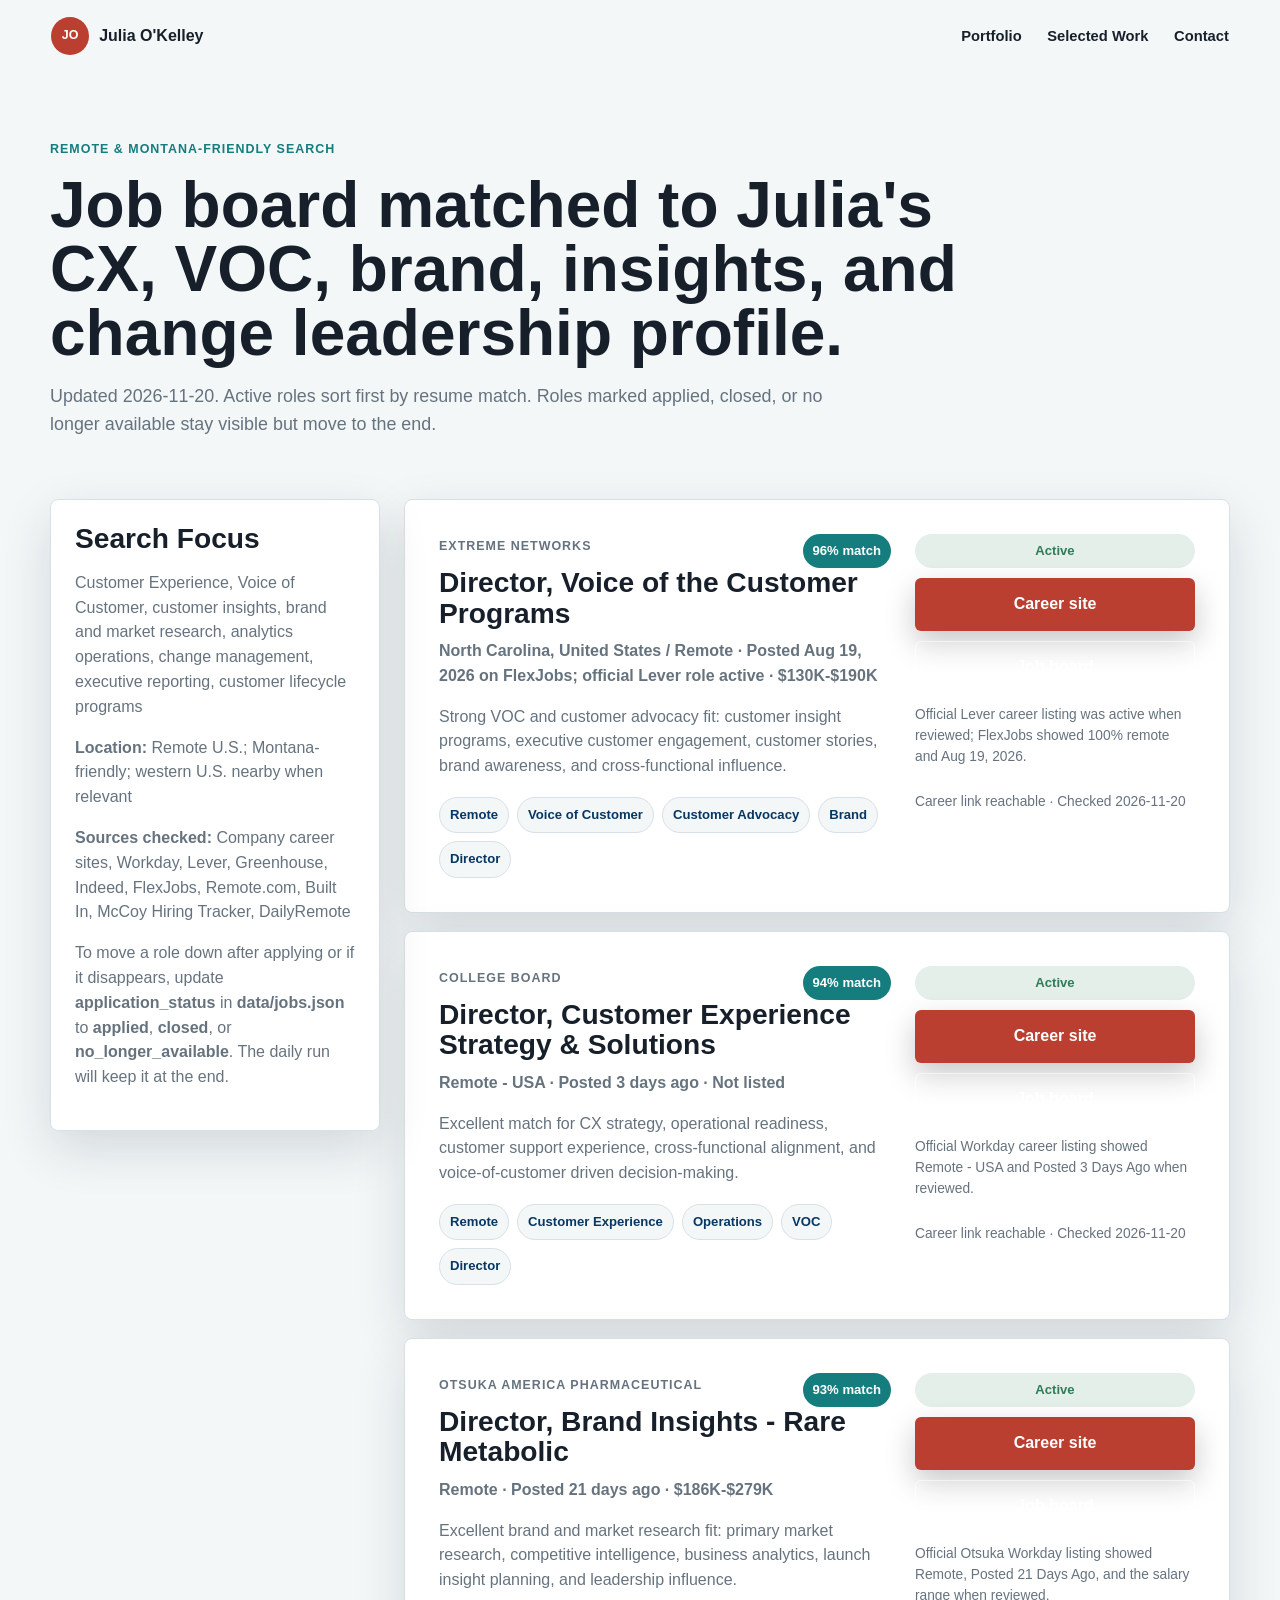
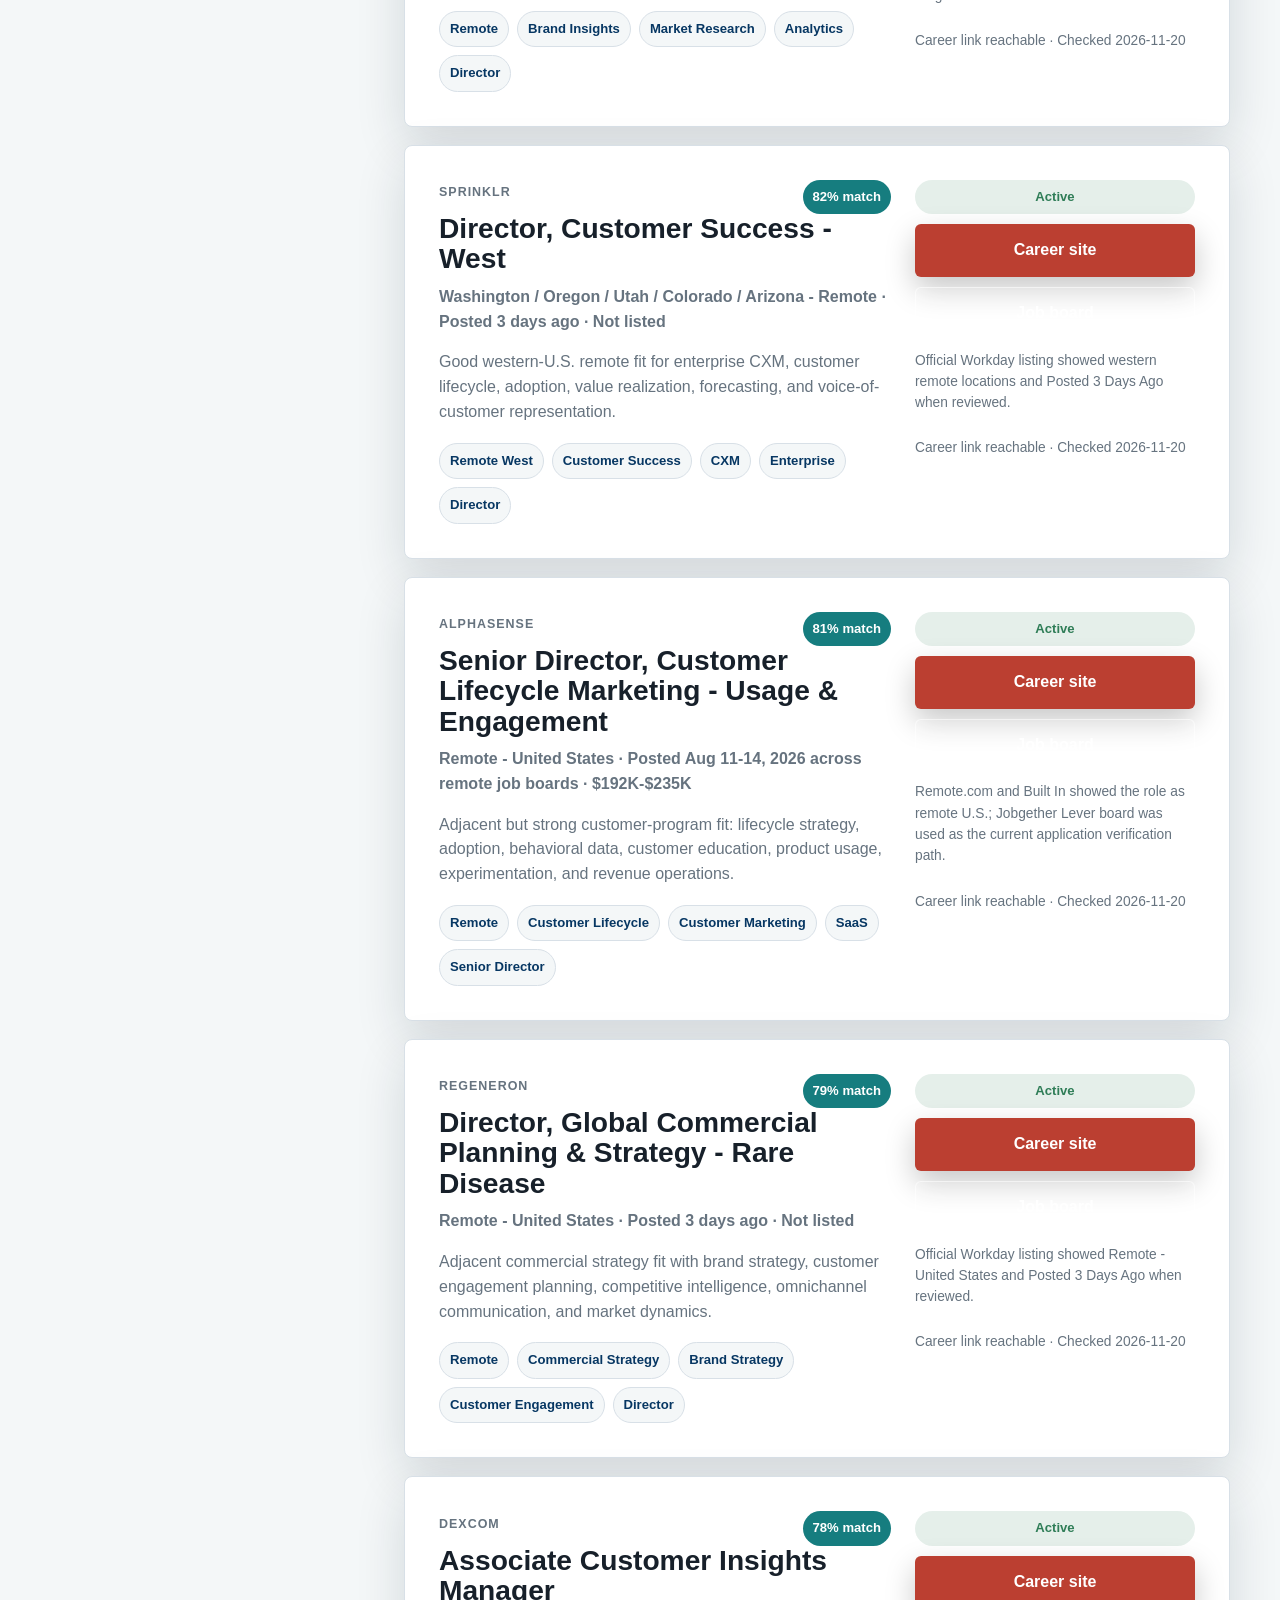
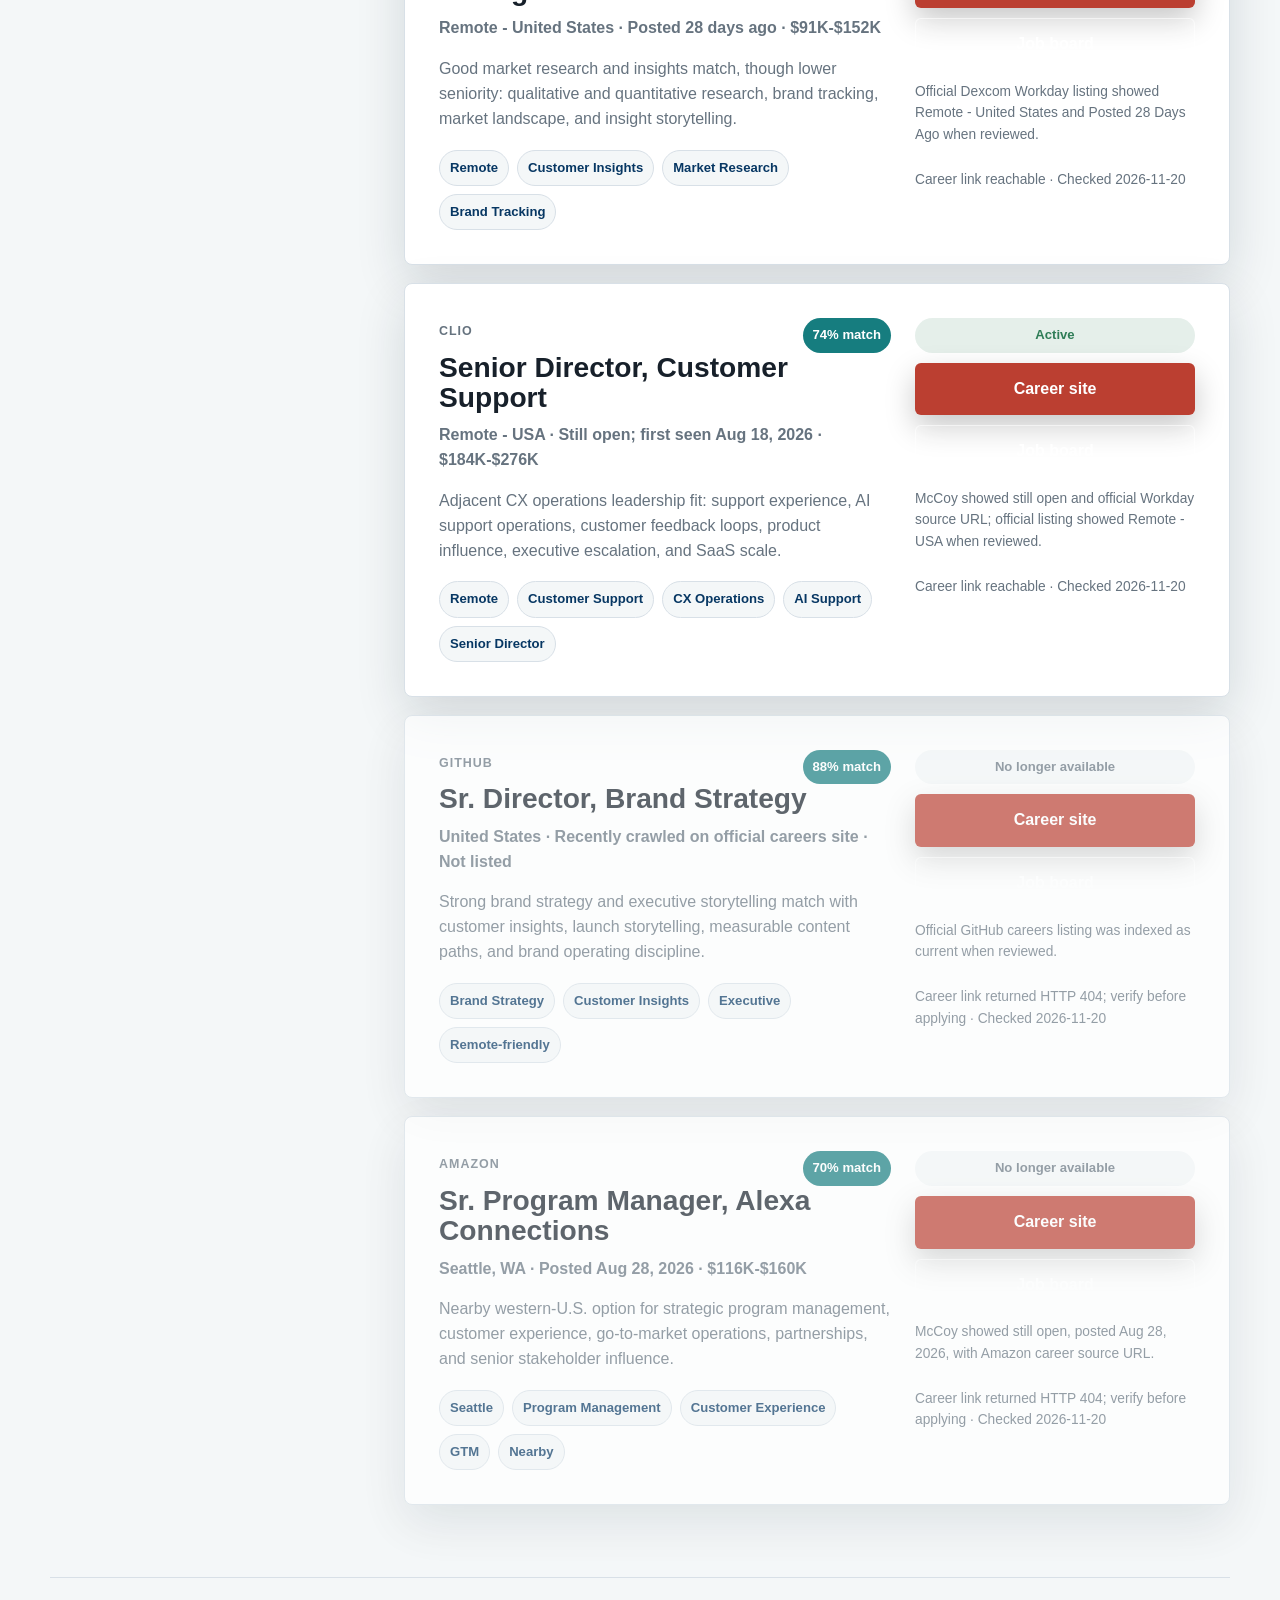
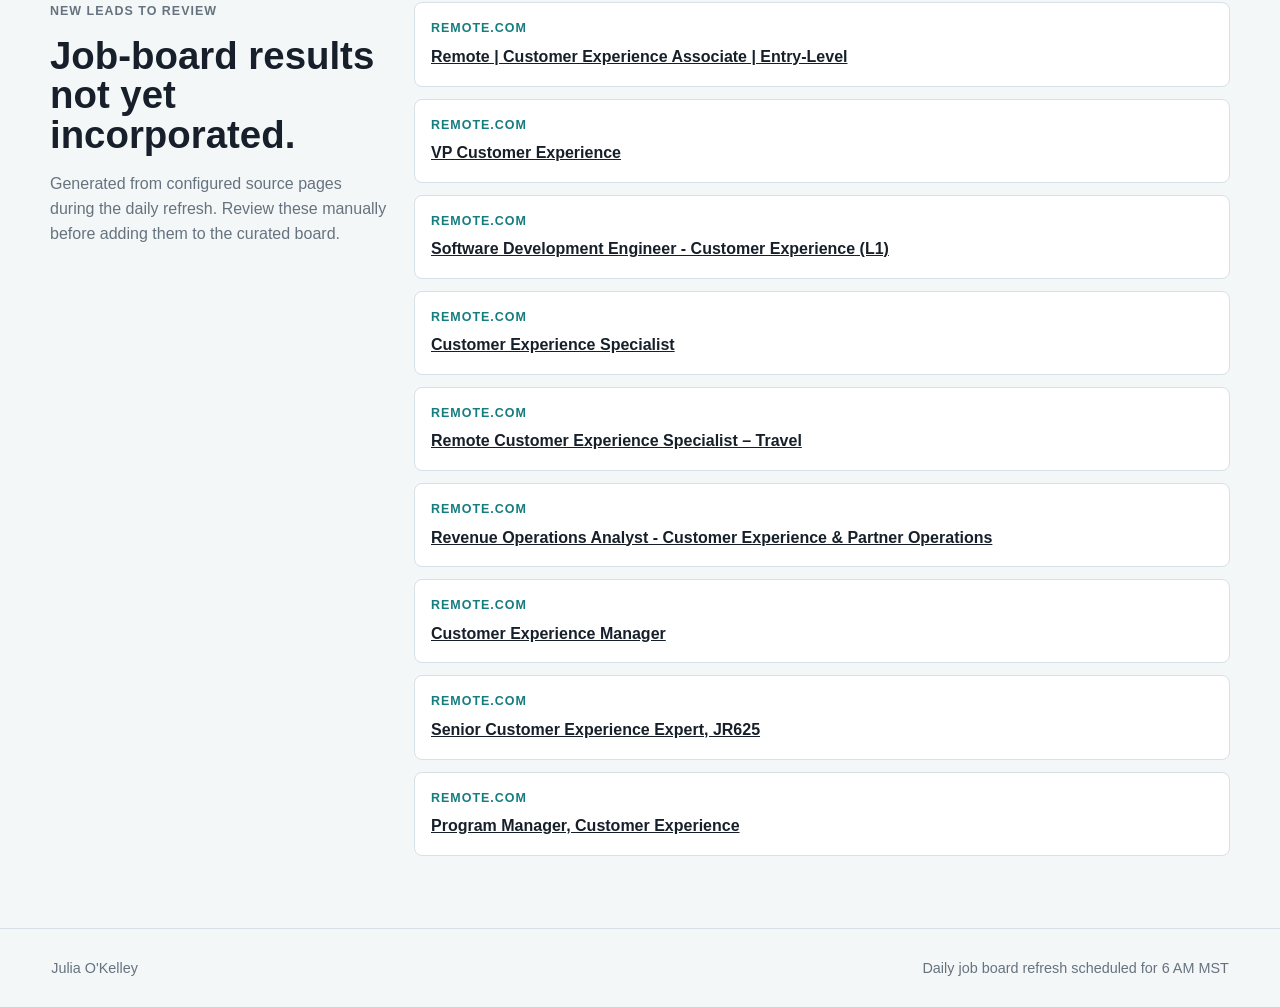
==== jobs.html @ c94486ac "Refresh job board" ====
<!doctype html>
<html lang="en">
  <head>
    <meta charset="utf-8">
    <meta name="viewport" content="width=device-width, initial-scale=1">
    <title>Julia O'Kelley | Job Board</title>
    <meta name="description" content="Remote and Montana-friendly job board for Julia O'Kelley, matched to customer experience, Voice of Customer, brand strategy, market research, analytics, and change management roles.">
    <link rel="stylesheet" href="styles.css?v=20260831-layout">
  </head>
  <body class="job-board-page">
    <header class="site-header is-scrolled" data-header>
      <a class="brand" href="index.html" aria-label="Julia O'Kelley home">
        <span class="brand-mark">JO</span>
        <span>Julia O'Kelley</span>
      </a>
      <button class="nav-toggle" type="button" data-nav-toggle aria-label="Open navigation" aria-expanded="false">
        <span></span>
        <span></span>
      </button>
      <nav class="site-nav" data-nav>
        <a href="index.html">Portfolio</a>
        <a href="index.html#work">Selected Work</a>
        <a href="index.html#contact">Contact</a>
      </nav>
    </header>

    <main id="top">
      <section class="job-hero">
        <p class="eyebrow">Remote &amp; Montana-Friendly Search</p>
        <h1>Job board matched to Julia's CX, VOC, brand, insights, and change leadership profile.</h1>
        <p>
          Updated 2026-11-20. Active roles sort first by resume match. Roles marked applied, closed, or no longer available stay visible but move to the end.
        </p>
      </section>

      <section class="job-board-layout" aria-label="Matched job listings">
        <aside class="job-board-note">
          <h2>Search Focus</h2>
          <p>Customer Experience, Voice of Customer, customer insights, brand and market research, analytics operations, change management, executive reporting, customer lifecycle programs</p>
          <p><strong>Location:</strong> Remote U.S.; Montana-friendly; western U.S. nearby when relevant</p>
          <p><strong>Sources checked:</strong> Company career sites, Workday, Lever, Greenhouse, Indeed, FlexJobs, Remote.com, Built In, McCoy Hiring Tracker, DailyRemote</p>
          <p>To move a role down after applying or if it disappears, update <strong>application_status</strong> in <strong>data/jobs.json</strong> to <strong>applied</strong>, <strong>closed</strong>, or <strong>no_longer_available</strong>. The daily run will keep it at the end.</p>
        </aside>
        <div class="job-list">

          <article class="job-card">
            <div class="job-card__main">
              <div class="job-card__topline">
                <p class="job-company">Extreme Networks</p>
                <span class="match-score">96% match</span>
              </div>
              <h2>Director, Voice of the Customer Programs</h2>
              <p class="job-meta">North Carolina, United States / Remote &middot; Posted Aug 19, 2026 on FlexJobs; official Lever role active &middot; $130K-$190K</p>
              <p>Strong VOC and customer advocacy fit: customer insight programs, executive customer engagement, customer stories, brand awareness, and cross-functional influence.</p>
              <div class="job-tags" aria-label="Role tags">
                <span>Remote</span>
<span>Voice of Customer</span>
<span>Customer Advocacy</span>
<span>Brand</span>
<span>Director</span>
              </div>
            </div>
            <div class="job-card__actions">
              <span class="job-status">Active</span>
              <a class="button primary" href="https://jobs.lever.co/extremenetworks/3e6ec458-8ec2-43b3-b0a4-d075f514a381" target="_blank" rel="noopener noreferrer">Career site</a>
              <a class="button secondary" href="https://www.flexjobs.com/gjw/extreme_networks/director-voice-of-the-customer-programs/publicjobs?id=cc8c1f6b-25f3-42d7-bf24-5f7de88fae2e" target="_blank" rel="noopener noreferrer">Job board</a>
              <p>Official Lever career listing was active when reviewed; FlexJobs showed 100% remote and Aug 19, 2026.</p>
              <small>Career link reachable &middot; Checked 2026-11-20</small>
            </div>
          </article>

          <article class="job-card">
            <div class="job-card__main">
              <div class="job-card__topline">
                <p class="job-company">College Board</p>
                <span class="match-score">94% match</span>
              </div>
              <h2>Director, Customer Experience Strategy &amp; Solutions</h2>
              <p class="job-meta">Remote - USA &middot; Posted 3 days ago &middot; Not listed</p>
              <p>Excellent match for CX strategy, operational readiness, customer support experience, cross-functional alignment, and voice-of-customer driven decision-making.</p>
              <div class="job-tags" aria-label="Role tags">
                <span>Remote</span>
<span>Customer Experience</span>
<span>Operations</span>
<span>VOC</span>
<span>Director</span>
              </div>
            </div>
            <div class="job-card__actions">
              <span class="job-status">Active</span>
              <a class="button primary" href="https://collegeboard.wd1.myworkdayjobs.com/en-US/Careers/job/Director--Customer-Experience-Strategy---Solutions_REQ002737" target="_blank" rel="noopener noreferrer">Career site</a>
              <a class="button secondary" href="https://collegeboard.wd1.myworkdayjobs.com/en-US/Careers/job/Director--Customer-Experience-Strategy---Solutions_REQ002737" target="_blank" rel="noopener noreferrer">Job board</a>
              <p>Official Workday career listing showed Remote - USA and Posted 3 Days Ago when reviewed.</p>
              <small>Career link reachable &middot; Checked 2026-11-20</small>
            </div>
          </article>

          <article class="job-card">
            <div class="job-card__main">
              <div class="job-card__topline">
                <p class="job-company">Otsuka America Pharmaceutical</p>
                <span class="match-score">93% match</span>
              </div>
              <h2>Director, Brand Insights - Rare Metabolic</h2>
              <p class="job-meta">Remote &middot; Posted 21 days ago &middot; $186K-$279K</p>
              <p>Excellent brand and market research fit: primary market research, competitive intelligence, business analytics, launch insight planning, and leadership influence.</p>
              <div class="job-tags" aria-label="Role tags">
                <span>Remote</span>
<span>Brand Insights</span>
<span>Market Research</span>
<span>Analytics</span>
<span>Director</span>
              </div>
            </div>
            <div class="job-card__actions">
              <span class="job-status">Active</span>
              <a class="button primary" href="https://vhr-otsuka.wd1.myworkdayjobs.com/en-US/External/job/Director--Brand-Insights---Rare-Metabolic_R12685" target="_blank" rel="noopener noreferrer">Career site</a>
              <a class="button secondary" href="https://biopharma-careers.com/jobs/director-brand-insights-rare-metabolic-otsuka-america-pharmaceutical-inc-130980" target="_blank" rel="noopener noreferrer">Job board</a>
              <p>Official Otsuka Workday listing showed Remote, Posted 21 Days Ago, and the salary range when reviewed.</p>
              <small>Career link reachable &middot; Checked 2026-11-20</small>
            </div>
          </article>

          <article class="job-card">
            <div class="job-card__main">
              <div class="job-card__topline">
                <p class="job-company">Sprinklr</p>
                <span class="match-score">82% match</span>
              </div>
              <h2>Director, Customer Success - West</h2>
              <p class="job-meta">Washington / Oregon / Utah / Colorado / Arizona - Remote &middot; Posted 3 days ago &middot; Not listed</p>
              <p>Good western-U.S. remote fit for enterprise CXM, customer lifecycle, adoption, value realization, forecasting, and voice-of-customer representation.</p>
              <div class="job-tags" aria-label="Role tags">
                <span>Remote West</span>
<span>Customer Success</span>
<span>CXM</span>
<span>Enterprise</span>
<span>Director</span>
              </div>
            </div>
            <div class="job-card__actions">
              <span class="job-status">Active</span>
              <a class="button primary" href="https://sprinklr.wd1.myworkdayjobs.com/careers/job/United-States---Washington---Remote/Director--Customer-Success---West_113035-JOB" target="_blank" rel="noopener noreferrer">Career site</a>
              <a class="button secondary" href="https://sprinklr.wd1.myworkdayjobs.com/careers/job/United-States---Washington---Remote/Director--Customer-Success---West_113035-JOB" target="_blank" rel="noopener noreferrer">Job board</a>
              <p>Official Workday listing showed western remote locations and Posted 3 Days Ago when reviewed.</p>
              <small>Career link reachable &middot; Checked 2026-11-20</small>
            </div>
          </article>

          <article class="job-card">
            <div class="job-card__main">
              <div class="job-card__topline">
                <p class="job-company">AlphaSense</p>
                <span class="match-score">81% match</span>
              </div>
              <h2>Senior Director, Customer Lifecycle Marketing - Usage &amp; Engagement</h2>
              <p class="job-meta">Remote - United States &middot; Posted Aug 11-14, 2026 across remote job boards &middot; $192K-$235K</p>
              <p>Adjacent but strong customer-program fit: lifecycle strategy, adoption, behavioral data, customer education, product usage, experimentation, and revenue operations.</p>
              <div class="job-tags" aria-label="Role tags">
                <span>Remote</span>
<span>Customer Lifecycle</span>
<span>Customer Marketing</span>
<span>SaaS</span>
<span>Senior Director</span>
              </div>
            </div>
            <div class="job-card__actions">
              <span class="job-status">Active</span>
              <a class="button primary" href="https://jobs.lever.co/jobgether/?location=US" target="_blank" rel="noopener noreferrer">Career site</a>
              <a class="button secondary" href="https://remote.com/jobs/alphasense-c1d69ith/senior-director-customer-lifecycle-marketing-usage-engagement-j1co5e4f" target="_blank" rel="noopener noreferrer">Job board</a>
              <p>Remote.com and Built In showed the role as remote U.S.; Jobgether Lever board was used as the current application verification path.</p>
              <small>Career link reachable &middot; Checked 2026-11-20</small>
            </div>
          </article>

          <article class="job-card">
            <div class="job-card__main">
              <div class="job-card__topline">
                <p class="job-company">Regeneron</p>
                <span class="match-score">79% match</span>
              </div>
              <h2>Director, Global Commercial Planning &amp; Strategy - Rare Disease</h2>
              <p class="job-meta">Remote - United States &middot; Posted 3 days ago &middot; Not listed</p>
              <p>Adjacent commercial strategy fit with brand strategy, customer engagement planning, competitive intelligence, omnichannel communication, and market dynamics.</p>
              <div class="job-tags" aria-label="Role tags">
                <span>Remote</span>
<span>Commercial Strategy</span>
<span>Brand Strategy</span>
<span>Customer Engagement</span>
<span>Director</span>
              </div>
            </div>
            <div class="job-card__actions">
              <span class="job-status">Active</span>
              <a class="button primary" href="https://regeneron.wd1.myworkdayjobs.com/careers/job/remote---united-states/director--global-commercial-planning---strategy--rare-disease-_r49561" target="_blank" rel="noopener noreferrer">Career site</a>
              <a class="button secondary" href="https://regeneron.wd1.myworkdayjobs.com/careers/job/remote---united-states/director--global-commercial-planning---strategy--rare-disease-_r49561" target="_blank" rel="noopener noreferrer">Job board</a>
              <p>Official Workday listing showed Remote - United States and Posted 3 Days Ago when reviewed.</p>
              <small>Career link reachable &middot; Checked 2026-11-20</small>
            </div>
          </article>

          <article class="job-card">
            <div class="job-card__main">
              <div class="job-card__topline">
                <p class="job-company">Dexcom</p>
                <span class="match-score">78% match</span>
              </div>
              <h2>Associate Customer Insights Manager</h2>
              <p class="job-meta">Remote - United States &middot; Posted 28 days ago &middot; $91K-$152K</p>
              <p>Good market research and insights match, though lower seniority: qualitative and quantitative research, brand tracking, market landscape, and insight storytelling.</p>
              <div class="job-tags" aria-label="Role tags">
                <span>Remote</span>
<span>Customer Insights</span>
<span>Market Research</span>
<span>Brand Tracking</span>
              </div>
            </div>
            <div class="job-card__actions">
              <span class="job-status">Active</span>
              <a class="button primary" href="https://dexcom.wd1.myworkdayjobs.com/en-US/dexcom/job/Remote---United-States/Associate-Customer-Insights-Manager_JR119543" target="_blank" rel="noopener noreferrer">Career site</a>
              <a class="button secondary" href="https://dexcom.wd1.myworkdayjobs.com/en-US/dexcom/job/Remote---United-States/Associate-Customer-Insights-Manager_JR119543" target="_blank" rel="noopener noreferrer">Job board</a>
              <p>Official Dexcom Workday listing showed Remote - United States and Posted 28 Days Ago when reviewed.</p>
              <small>Career link reachable &middot; Checked 2026-11-20</small>
            </div>
          </article>

          <article class="job-card">
            <div class="job-card__main">
              <div class="job-card__topline">
                <p class="job-company">Clio</p>
                <span class="match-score">74% match</span>
              </div>
              <h2>Senior Director, Customer Support</h2>
              <p class="job-meta">Remote - USA &middot; Still open; first seen Aug 18, 2026 &middot; $184K-$276K</p>
              <p>Adjacent CX operations leadership fit: support experience, AI support operations, customer feedback loops, product influence, executive escalation, and SaaS scale.</p>
              <div class="job-tags" aria-label="Role tags">
                <span>Remote</span>
<span>Customer Support</span>
<span>CX Operations</span>
<span>AI Support</span>
<span>Senior Director</span>
              </div>
            </div>
            <div class="job-card__actions">
              <span class="job-status">Active</span>
              <a class="button primary" href="https://clio.wd3.myworkdayjobs.com/cliocareersite/job/remote---usa/senior-director--customer-support_req-4978" target="_blank" rel="noopener noreferrer">Career site</a>
              <a class="button secondary" href="https://tracker.mccoy.io/postings/clio%3AREQ-4978" target="_blank" rel="noopener noreferrer">Job board</a>
              <p>McCoy showed still open and official Workday source URL; official listing showed Remote - USA when reviewed.</p>
              <small>Career link reachable &middot; Checked 2026-11-20</small>
            </div>
          </article>

          <article class="job-card is-inactive">
            <div class="job-card__main">
              <div class="job-card__topline">
                <p class="job-company">GitHub</p>
                <span class="match-score">88% match</span>
              </div>
              <h2>Sr. Director, Brand Strategy</h2>
              <p class="job-meta">United States &middot; Recently crawled on official careers site &middot; Not listed</p>
              <p>Strong brand strategy and executive storytelling match with customer insights, launch storytelling, measurable content paths, and brand operating discipline.</p>
              <div class="job-tags" aria-label="Role tags">
                <span>Brand Strategy</span>
<span>Customer Insights</span>
<span>Executive</span>
<span>Remote-friendly</span>
              </div>
            </div>
            <div class="job-card__actions">
              <span class="job-status">No longer available</span>
              <a class="button primary" href="https://www.github.careers/careers-home/jobs/5706?lang=en-us" target="_blank" rel="noopener noreferrer">Career site</a>
              <a class="button secondary" href="https://www.github.careers/careers-home/jobs/5706?lang=en-us" target="_blank" rel="noopener noreferrer">Job board</a>
              <p>Official GitHub careers listing was indexed as current when reviewed.</p>
              <small>Career link returned HTTP 404; verify before applying &middot; Checked 2026-11-20</small>
            </div>
          </article>

          <article class="job-card is-inactive">
            <div class="job-card__main">
              <div class="job-card__topline">
                <p class="job-company">Amazon</p>
                <span class="match-score">70% match</span>
              </div>
              <h2>Sr. Program Manager, Alexa Connections</h2>
              <p class="job-meta">Seattle, WA &middot; Posted Aug 28, 2026 &middot; $116K-$160K</p>
              <p>Nearby western-U.S. option for strategic program management, customer experience, go-to-market operations, partnerships, and senior stakeholder influence.</p>
              <div class="job-tags" aria-label="Role tags">
                <span>Seattle</span>
<span>Program Management</span>
<span>Customer Experience</span>
<span>GTM</span>
<span>Nearby</span>
              </div>
            </div>
            <div class="job-card__actions">
              <span class="job-status">No longer available</span>
              <a class="button primary" href="https://www.amazon.jobs/en/jobs/10519718/sr-program-manager-alexa-connections" target="_blank" rel="noopener noreferrer">Career site</a>
              <a class="button secondary" href="https://tracker.mccoy.io/postings/amazon%3A10519718" target="_blank" rel="noopener noreferrer">Job board</a>
              <p>McCoy showed still open, posted Aug 28, 2026, with Amazon career source URL.</p>
              <small>Career link returned HTTP 404; verify before applying &middot; Checked 2026-11-20</small>
            </div>
          </article>
        </div>
      </section>

      <section class="job-discovery" aria-label="New job leads to review">
        <div>
          <p class="eyebrow">New Leads To Review</p>
          <h2>Job-board results not yet incorporated.</h2>
          <p>Generated from configured source pages during the daily refresh. Review these manually before adding them to the curated board.</p>
        </div>
        <div class="lead-list">

          <article class="lead-card">
            <span>Remote.com</span>
            <a href="https://remote.com/jobs/aisles-abroad-c167gayv/remote-customer-experience-associate-entry-level-j1cffo0q" target="_blank" rel="noopener noreferrer">Remote | Customer Experience Associate | Entry-Level</a>
          </article>

          <article class="lead-card">
            <span>Remote.com</span>
            <a href="https://remote.com/jobs/fullscript-c1wanw6u/vp-customer-experience-j18w6kfq" target="_blank" rel="noopener noreferrer">VP Customer Experience</a>
          </article>

          <article class="lead-card">
            <span>Remote.com</span>
            <a href="https://remote.com/jobs/zinier-inc-c12szy9x/software-development-engineer-customer-experience-l1-j166mygu" target="_blank" rel="noopener noreferrer">Software Development Engineer - Customer Experience (L1)</a>
          </article>

          <article class="lead-card">
            <span>Remote.com</span>
            <a href="https://remote.com/jobs/flex-c18w32b3/customer-experience-specialist-j1da0z9t" target="_blank" rel="noopener noreferrer">Customer Experience Specialist</a>
          </article>

          <article class="lead-card">
            <span>Remote.com</span>
            <a href="https://remote.com/jobs/destination-knot-c1c6hwzi/remote-customer-experience-specialist-travel-j14i5xuj" target="_blank" rel="noopener noreferrer">Remote Customer Experience Specialist – Travel</a>
          </article>

          <article class="lead-card">
            <span>Remote.com</span>
            <a href="https://remote.com/jobs/sprinto-c1o8jsbo/revenue-operations-analyst-customer-experience-partner-operations-j10fg7zz" target="_blank" rel="noopener noreferrer">Revenue Operations Analyst - Customer Experience &amp; Partner Operations</a>
          </article>

          <article class="lead-card">
            <span>Remote.com</span>
            <a href="https://remote.com/jobs/happyco-c1rjc3fb/customer-experience-manager-j1h9vw16" target="_blank" rel="noopener noreferrer">Customer Experience Manager</a>
          </article>

          <article class="lead-card">
            <span>Remote.com</span>
            <a href="https://remote.com/jobs/eleks-c1btlyfj/senior-customer-experience-expert-jr625-j1zfvtux" target="_blank" rel="noopener noreferrer">Senior Customer Experience Expert, JR625</a>
          </article>

          <article class="lead-card">
            <span>Remote.com</span>
            <a href="https://remote.com/jobs/sprinto-c1o8jsbo/program-manager-customer-experience-j1lcirkb" target="_blank" rel="noopener noreferrer">Program Manager, Customer Experience</a>
          </article>
        </div>
      </section>
    </main>

    <footer class="site-footer">
      <span>Julia O'Kelley</span>
      <span>Daily job board refresh scheduled for 6 AM MST</span>
    </footer>

    <script src="script.js"></script>
  </body>
</html>
---- styles.css ----
:root {
  --ink: #17202a;
  --muted: #66737f;
  --line: #d8e0e7;
  --paper: #ffffff;
  --mist: #f4f7f8;
  --navy: #073763;
  --teal: #167d7f;
  --green: #2f7d57;
  --red: #bb3f31;
  --gold: #c99a2d;
  --shadow: 0 18px 50px rgba(14, 35, 52, 0.14);
}

* {
  box-sizing: border-box;
}

html {
  scroll-behavior: smooth;
}

body {
  margin: 0;
  color: var(--ink);
  background: var(--paper);
  font-family: Inter, Arial, sans-serif;
  line-height: 1.55;
}

img {
  display: block;
  max-width: 100%;
}

a {
  color: inherit;
}

.site-header {
  position: fixed;
  z-index: 20;
  top: 0;
  left: 0;
  right: 0;
  display: flex;
  align-items: center;
  justify-content: space-between;
  gap: 24px;
  min-height: 72px;
  padding: 16px clamp(20px, 4vw, 56px);
  color: #fff;
  transition: background 180ms ease, border-color 180ms ease, color 180ms ease;
}

.site-header.is-scrolled,
.site-header.is-open {
  color: var(--ink);
  background: rgba(255, 255, 255, 0.94);
  border-bottom: 1px solid var(--line);
  backdrop-filter: blur(18px);
}

.brand {
  display: inline-flex;
  align-items: center;
  gap: 10px;
  font-weight: 800;
  text-decoration: none;
}

.brand-mark {
  display: grid;
  width: 38px;
  height: 38px;
  place-items: center;
  color: #fff;
  background: var(--red);
  border-radius: 50%;
  font-size: 0.78rem;
  letter-spacing: 0;
}

.site-nav {
  display: flex;
  align-items: center;
  gap: clamp(16px, 2vw, 28px);
  font-size: 0.92rem;
  font-weight: 700;
}

.site-nav a {
  text-decoration: none;
}

.nav-toggle {
  display: none;
  width: 42px;
  height: 42px;
  padding: 0;
  border: 1px solid currentColor;
  border-radius: 6px;
  color: inherit;
  background: transparent;
}

.nav-toggle span {
  display: block;
  width: 18px;
  height: 2px;
  margin: 5px auto;
  background: currentColor;
}

.hero {
  position: relative;
  display: grid;
  min-height: 92vh;
  overflow: hidden;
  color: #fff;
}

.hero-image,
.hero-overlay {
  position: absolute;
  inset: 0;
  width: 100%;
  height: 100%;
}

.hero-image {
  object-fit: cover;
}

.hero-overlay {
  background:
    linear-gradient(90deg, rgba(7, 20, 32, 0.92), rgba(7, 20, 32, 0.68) 48%, rgba(7, 20, 32, 0.20)),
    linear-gradient(0deg, rgba(7, 20, 32, 0.32), rgba(7, 20, 32, 0.10));
}

.hero-content {
  position: relative;
  z-index: 2;
  align-self: end;
  width: min(1060px, calc(100% - 40px));
  margin: 0 auto;
  padding: 150px 0 80px;
}

.eyebrow,
.section-kicker,
.case-label {
  margin: 0 0 14px;
  color: var(--teal);
  font-size: 0.78rem;
  font-weight: 800;
  letter-spacing: 0.08em;
  text-transform: uppercase;
}

.hero .eyebrow {
  color: #bde4df;
}

h1,
h2,
h3,
p {
  margin-top: 0;
}

h1 {
  max-width: 1080px;
  margin-bottom: 24px;
  font-size: clamp(2.85rem, 6.4vw, 6.35rem);
  line-height: 0.98;
  letter-spacing: 0;
}

h2 {
  margin-bottom: 18px;
  font-size: clamp(2rem, 4vw, 4.2rem);
  line-height: 1.03;
  letter-spacing: 0;
}

h3 {
  margin-bottom: 10px;
  font-size: clamp(1.12rem, 1.4vw, 1.45rem);
  line-height: 1.2;
}

.hero-copy {
  max-width: 780px;
  margin-bottom: 30px;
  color: rgba(255, 255, 255, 0.88);
  font-size: clamp(1.05rem, 1.45vw, 1.3rem);
}

.hero-actions,
.contact-actions {
  display: flex;
  flex-wrap: wrap;
  gap: 12px;
}

.button {
  display: inline-flex;
  align-items: center;
  justify-content: center;
  min-height: 48px;
  padding: 13px 18px;
  border: 1px solid transparent;
  border-radius: 6px;
  font-weight: 800;
  text-decoration: none;
  transition: transform 160ms ease, box-shadow 160ms ease, background 160ms ease;
}

.button:hover {
  transform: translateY(-1px);
}

.button.primary {
  color: #fff;
  background: var(--red);
  box-shadow: 0 12px 30px rgba(0, 0, 0, 0.22);
}

.button.secondary {
  color: #fff;
  border-color: rgba(255, 255, 255, 0.55);
  background: rgba(255, 255, 255, 0.12);
}

.button.text {
  color: var(--navy);
  background: transparent;
}

.contact-section .button.text {
  color: var(--navy);
  border-color: #fff;
  background: #fff;
}

.contact-section .button.secondary {
  color: var(--ink);
  border-color: var(--line);
  background: #fff;
}

.hero-meta {
  display: flex;
  flex-wrap: wrap;
  gap: 10px;
  margin-top: 34px;
  color: rgba(255, 255, 255, 0.82);
  font-size: 0.9rem;
  font-weight: 700;
}

.hero-meta span {
  padding: 8px 11px;
  border: 1px solid rgba(255, 255, 255, 0.28);
  border-radius: 999px;
  background: rgba(255, 255, 255, 0.08);
}

.section {
  width: min(1180px, calc(100% - 40px));
  margin: 0 auto;
  padding: clamp(68px, 9vw, 118px) 0;
}

.intro-grid,
.leadership-layout,
.credentials-section {
  display: grid;
  grid-template-columns: minmax(0, 0.9fr) minmax(320px, 1.1fr);
  gap: clamp(28px, 5vw, 78px);
  align-items: start;
}

.intro-copy,
.method-copy,
.leadership-points,
.credential-columns {
  color: var(--muted);
  font-size: 1.03rem;
}

.metric-band {
  display: grid;
  grid-template-columns: repeat(4, 1fr);
  border-top: 1px solid var(--line);
  border-bottom: 1px solid var(--line);
  background: var(--mist);
}

.metric-band article {
  min-height: 210px;
  padding: clamp(26px, 4vw, 48px);
  border-right: 1px solid var(--line);
}

.metric-band article:last-child {
  border-right: 0;
}

.metric-band strong {
  display: block;
  margin-bottom: 12px;
  color: var(--navy);
  font-size: clamp(2.4rem, 5vw, 4.9rem);
  line-height: 0.95;
}

.metric-band span {
  display: block;
  max-width: 310px;
  color: var(--muted);
  font-weight: 600;
}

.section-heading {
  max-width: 850px;
  margin-bottom: 36px;
}

.capability-grid {
  display: grid;
  grid-template-columns: repeat(4, 1fr);
  gap: 18px;
}

.capability-card,
.case-study,
.method-steps article,
.leadership-points article,
.timeline article,
.credential-columns article {
  border: 1px solid var(--line);
  border-radius: 8px;
  background: #fff;
}

.capability-card {
  min-height: 280px;
  padding: 24px;
}

.capability-card span {
  display: block;
  margin-bottom: 42px;
  color: var(--red);
  font-weight: 800;
}

.capability-card p,
.case-copy p,
.clean-list,
.timeline p,
.credential-columns p,
.leadership-points p {
  color: var(--muted);
}

.work-section {
  width: min(1280px, calc(100% - 40px));
}

.case-study {
  overflow: hidden;
  box-shadow: var(--shadow);
}

.feature-case {
  display: grid;
  grid-template-columns: minmax(320px, 0.85fr) minmax(420px, 1.15fr);
  margin-bottom: 24px;
}

.case-copy {
  padding: clamp(28px, 4vw, 52px);
}

.clean-list {
  display: grid;
  gap: 10px;
  margin: 22px 0 0;
  padding-left: 20px;
}

.case-visual {
  display: grid;
  align-items: center;
  margin: 0;
  background: #f7fafb;
}

.case-visual img {
  width: 100%;
  height: 100%;
  min-height: 360px;
  object-fit: contain;
  padding: 16px;
}

.case-visual figcaption {
  padding: 10px 14px 14px;
  color: var(--muted);
  font-size: 0.82rem;
}

.case-grid {
  display: grid;
  grid-template-columns: repeat(2, minmax(0, 1fr));
  gap: 24px;
}

.case-grid .case-study {
  display: grid;
  grid-template-rows: auto 1fr;
}

.case-visual.compact img {
  aspect-ratio: 16 / 9;
  min-height: 0;
  height: auto;
}

.slide-stack {
  display: grid;
  grid-template-columns: 1fr 1fr;
  gap: 10px;
  padding: 14px;
}

.slide-stack img {
  width: 100%;
  min-height: 0;
  height: 100%;
  padding: 0;
  border: 1px solid var(--line);
  background: #fff;
  object-fit: contain;
}

.slide-stack img:first-child {
  grid-column: 1 / -1;
  aspect-ratio: 16 / 7;
}

.method-section {
  display: grid;
  grid-template-columns: minmax(0, 0.8fr) minmax(420px, 1.2fr);
  gap: clamp(30px, 5vw, 76px);
  align-items: start;
}

.method-steps {
  display: grid;
  grid-template-columns: repeat(2, 1fr);
  gap: 16px;
}

.method-steps article {
  min-height: 190px;
  padding: 24px;
}

.method-steps span {
  display: inline-block;
  margin-bottom: 18px;
  color: var(--green);
  font-size: 1.3rem;
  font-weight: 800;
}

.leadership-section {
  border-top: 1px solid var(--line);
  border-bottom: 1px solid var(--line);
}

.quote-panel {
  padding: clamp(28px, 4vw, 46px);
  color: #fff;
  background: var(--navy);
  border-radius: 8px;
}

.quote-panel p {
  margin: 0;
  font-size: clamp(1.35rem, 2.5vw, 2.4rem);
  line-height: 1.12;
  font-weight: 800;
}

.leadership-points {
  display: grid;
  gap: 14px;
}

.leadership-points article,
.credential-columns article {
  padding: 22px;
}

.timeline {
  display: grid;
  grid-template-columns: repeat(5, 1fr);
  gap: 14px;
}

.timeline article {
  padding: 20px;
}

.timeline span {
  display: block;
  margin-bottom: 18px;
  color: var(--red);
  font-size: 0.8rem;
  font-weight: 800;
}

.credential-columns {
  display: grid;
  grid-template-columns: repeat(3, 1fr);
  gap: 14px;
}

.contact-section {
  display: grid;
  grid-template-columns: minmax(0, 1fr) minmax(260px, 340px);
  gap: 32px;
  align-items: center;
  width: min(1180px, calc(100% - 40px));
  margin: 0 auto 36px;
  padding: clamp(38px, 6vw, 64px);
  color: #fff;
  background:
    linear-gradient(120deg, rgba(7, 55, 99, 0.96), rgba(22, 125, 127, 0.92)),
    url("assets/deck-media/image3.jpeg") center/cover;
  border-radius: 8px;
}

.contact-section h2 {
  max-width: 820px;
  margin-bottom: 0;
  font-size: clamp(1.8rem, 3.6vw, 3.7rem);
}

.contact-section .eyebrow {
  color: #d5f0ea;
}

.contact-section .contact-actions {
  display: grid;
  grid-template-columns: 1fr;
  align-items: stretch;
}

.contact-section .button {
  width: 100%;
}

.job-board-link {
  color: #d5f0ea;
  font-size: 0.9rem;
  font-weight: 800;
  text-underline-offset: 0.22em;
}

.site-footer {
  display: flex;
  justify-content: space-between;
  gap: 24px;
  padding: 28px clamp(20px, 4vw, 56px);
  color: var(--muted);
  border-top: 1px solid var(--line);
  font-size: 0.9rem;
}

.job-board-page {
  background: var(--mist);
}

.job-board-page .site-header {
  color: var(--ink);
}

.job-hero {
  width: min(1180px, calc(100% - 40px));
  margin: 0 auto;
  padding: 140px 0 42px;
}

.job-hero h1 {
  max-width: 1000px;
  margin-bottom: 18px;
  font-size: clamp(2.35rem, 5vw, 5.4rem);
  line-height: 1;
}

.job-hero p:last-child {
  max-width: 820px;
  color: var(--muted);
  font-size: clamp(1rem, 1.4vw, 1.2rem);
}

.job-board-layout {
  display: grid;
  grid-template-columns: minmax(260px, 330px) minmax(0, 1fr);
  gap: 24px;
  align-items: start;
  width: min(1180px, calc(100% - 40px));
  margin: 0 auto 72px;
}

.job-board-note,
.job-card {
  border: 1px solid var(--line);
  border-radius: 8px;
  background: #fff;
  box-shadow: var(--shadow);
}

.job-board-note {
  position: sticky;
  top: 92px;
  padding: 24px;
}

.job-board-note h2 {
  font-size: clamp(1.45rem, 2.2vw, 2.2rem);
}

.job-board-note p {
  color: var(--muted);
}

.job-list {
  display: grid;
  gap: 18px;
}

.job-card {
  display: grid;
  grid-template-columns: minmax(0, 1fr) minmax(230px, 280px);
  gap: 24px;
  padding: clamp(22px, 3vw, 34px);
}

.job-company {
  margin-bottom: 8px;
  color: var(--teal);
  font-weight: 900;
  text-transform: uppercase;
  letter-spacing: 0.08em;
  font-size: 0.78rem;
}

.job-card__topline {
  display: flex;
  flex-wrap: wrap;
  gap: 10px;
  align-items: center;
  justify-content: space-between;
}

.match-score,
.job-status {
  display: inline-flex;
  align-items: center;
  justify-content: center;
  min-height: 32px;
  padding: 7px 10px;
  border-radius: 999px;
  font-size: 0.82rem;
  font-weight: 900;
}

.match-score {
  color: #fff;
  background: var(--teal);
}

.job-status {
  color: var(--green);
  background: rgba(47, 125, 87, 0.12);
}

.job-card.is-inactive {
  opacity: 0.68;
}

.job-card.is-inactive .job-status {
  color: var(--muted);
  background: var(--mist);
}

.job-card h2 {
  max-width: 720px;
  margin-bottom: 10px;
  font-size: clamp(1.35rem, 2.2vw, 2.25rem);
  line-height: 1.08;
}

.job-card p {
  color: var(--muted);
}

.job-meta {
  font-weight: 800;
}

.job-tags {
  display: flex;
  flex-wrap: wrap;
  gap: 8px;
  margin-top: 18px;
}

.job-tags span {
  padding: 7px 10px;
  border: 1px solid var(--line);
  border-radius: 999px;
  color: var(--navy);
  background: var(--mist);
  font-size: 0.82rem;
  font-weight: 800;
}

.job-card__actions {
  display: grid;
  align-content: start;
  gap: 10px;
}

.job-card__actions .button {
  width: 100%;
}

.job-card__actions p,
.job-card__actions small {
  color: var(--muted);
  font-size: 0.86rem;
}

.job-discovery {
  display: grid;
  grid-template-columns: minmax(260px, 340px) minmax(0, 1fr);
  gap: 24px;
  width: min(1180px, calc(100% - 40px));
  margin: 0 auto 72px;
  padding-top: 24px;
  border-top: 1px solid var(--line);
}

.job-discovery h2 {
  font-size: clamp(1.6rem, 3vw, 3rem);
}

.job-discovery p {
  color: var(--muted);
}

.lead-list {
  display: grid;
  gap: 12px;
}

.lead-card {
  display: grid;
  gap: 6px;
  padding: 16px;
  border: 1px solid var(--line);
  border-radius: 8px;
  background: #fff;
}

.lead-card span {
  color: var(--teal);
  font-size: 0.78rem;
  font-weight: 900;
  text-transform: uppercase;
  letter-spacing: 0.08em;
}

.lead-card a {
  color: var(--ink);
  font-weight: 900;
}

@media (max-width: 1020px) {
  .metric-band,
  .capability-grid,
  .timeline {
    grid-template-columns: repeat(2, 1fr);
  }

  .feature-case,
  .method-section,
  .intro-grid,
  .leadership-layout,
  .credentials-section,
  .contact-section {
    grid-template-columns: 1fr;
  }

  .contact-actions {
    justify-content: flex-start;
  }

  .job-board-layout,
  .job-discovery,
  .job-card {
    grid-template-columns: 1fr;
  }

  .job-board-note {
    position: static;
  }
}

@media (max-width: 760px) {
  .site-header {
    min-height: 64px;
    padding: 12px 20px;
  }

  .nav-toggle {
    display: block;
  }

  .site-nav {
    position: absolute;
    top: 64px;
    left: 0;
    right: 0;
    display: none;
    padding: 12px 20px 22px;
    color: var(--ink);
    background: rgba(255, 255, 255, 0.97);
    border-bottom: 1px solid var(--line);
  }

  .site-header.is-open .site-nav {
    display: grid;
    gap: 14px;
  }

  .hero-content {
    width: min(100% - 32px, 1060px);
    padding: 124px 0 54px;
  }

  h1 {
    font-size: clamp(2.55rem, 14.5vw, 4.1rem);
  }

  .section,
  .work-section,
  .contact-section {
    width: min(100% - 32px, 1180px);
  }

  .contact-section .contact-actions {
    min-width: 0;
  }

  .metric-band,
  .capability-grid,
  .case-grid,
  .method-steps,
  .timeline,
  .credential-columns {
    grid-template-columns: 1fr;
  }

  .metric-band article {
    min-height: 0;
    border-right: 0;
    border-bottom: 1px solid var(--line);
  }

  .metric-band article:last-child {
    border-bottom: 0;
  }

  .capability-card {
    min-height: 0;
  }

  .capability-card span {
    margin-bottom: 24px;
  }

  .case-copy {
    padding: 24px;
  }

  .case-visual img {
    min-height: 260px;
    padding: 10px;
  }

  .slide-stack {
    grid-template-columns: 1fr;
  }

  .slide-stack img:first-child {
    grid-column: auto;
  }

  .site-footer {
    display: grid;
  }

  .job-hero {
    width: min(100% - 32px, 1180px);
    padding-top: 118px;
  }

  .job-board-layout {
    width: min(100% - 32px, 1180px);
  }

  .job-discovery {
    width: min(100% - 32px, 1180px);
  }
}
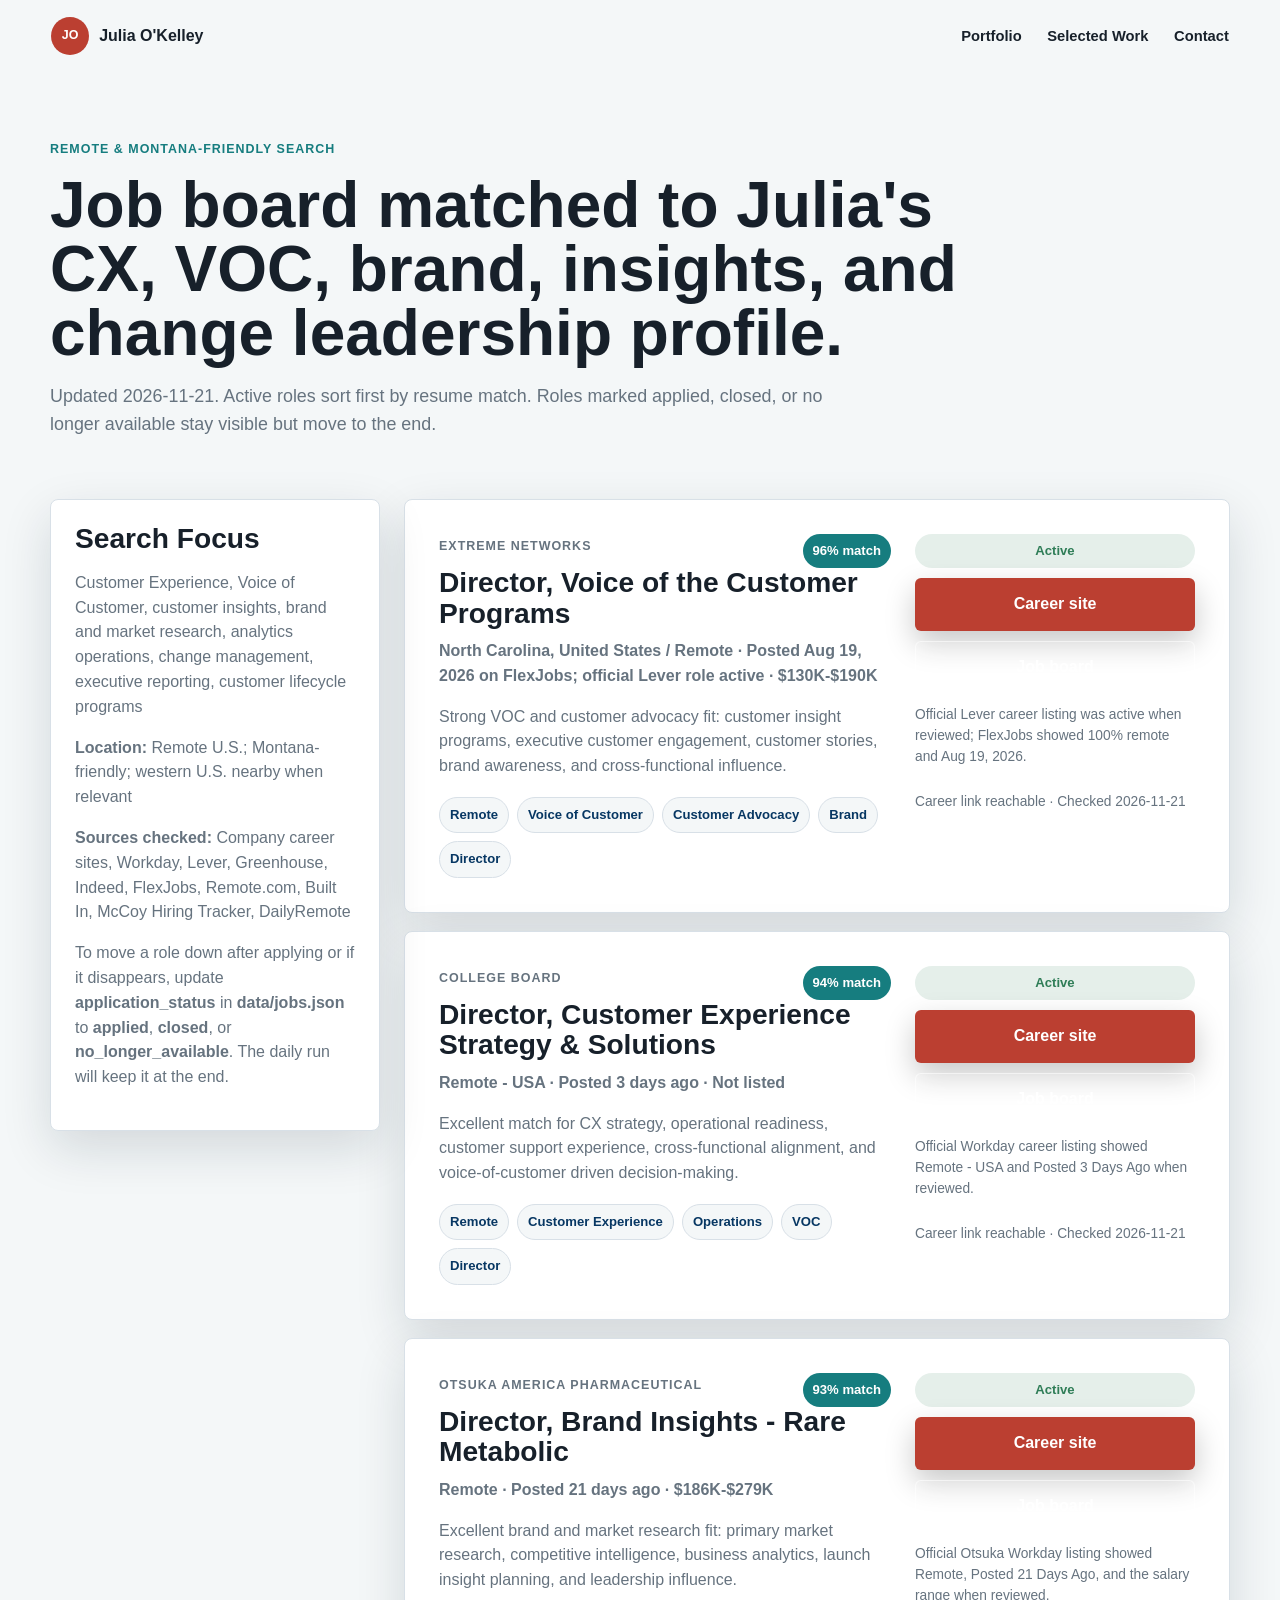
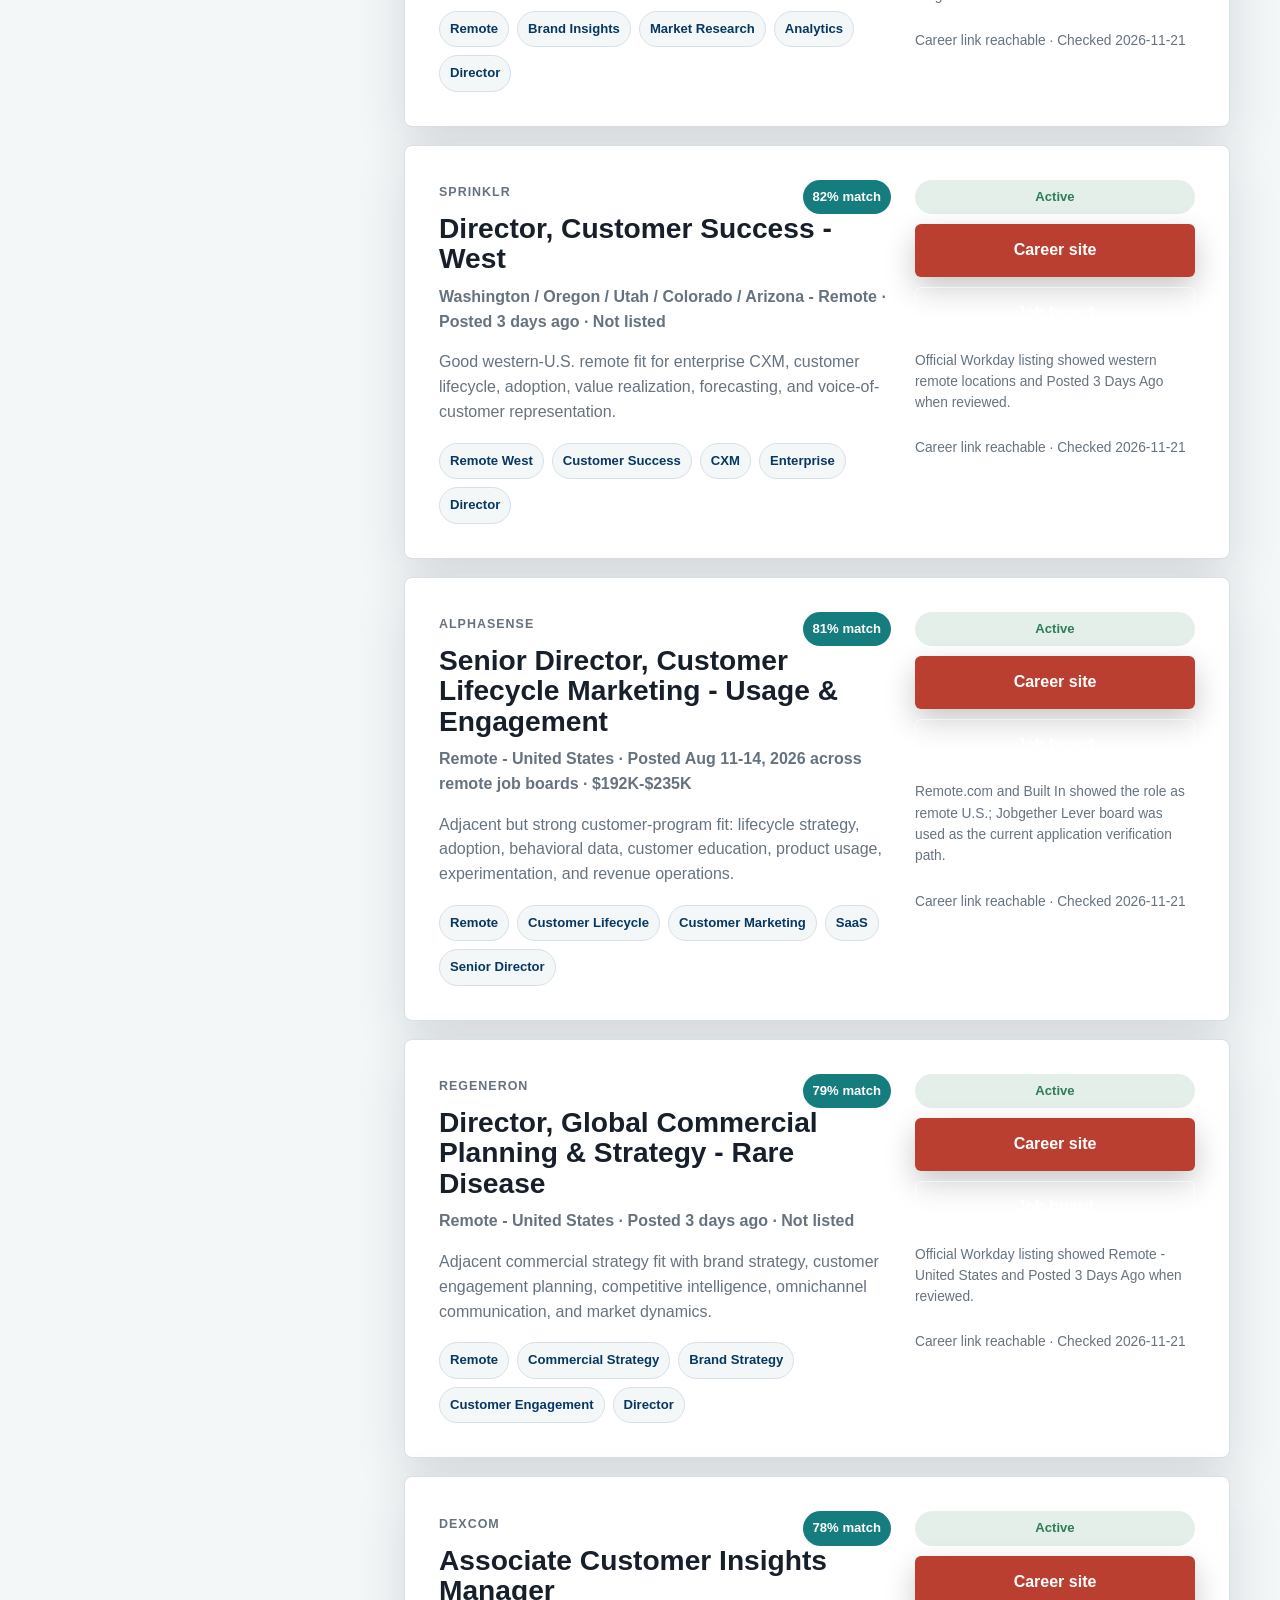
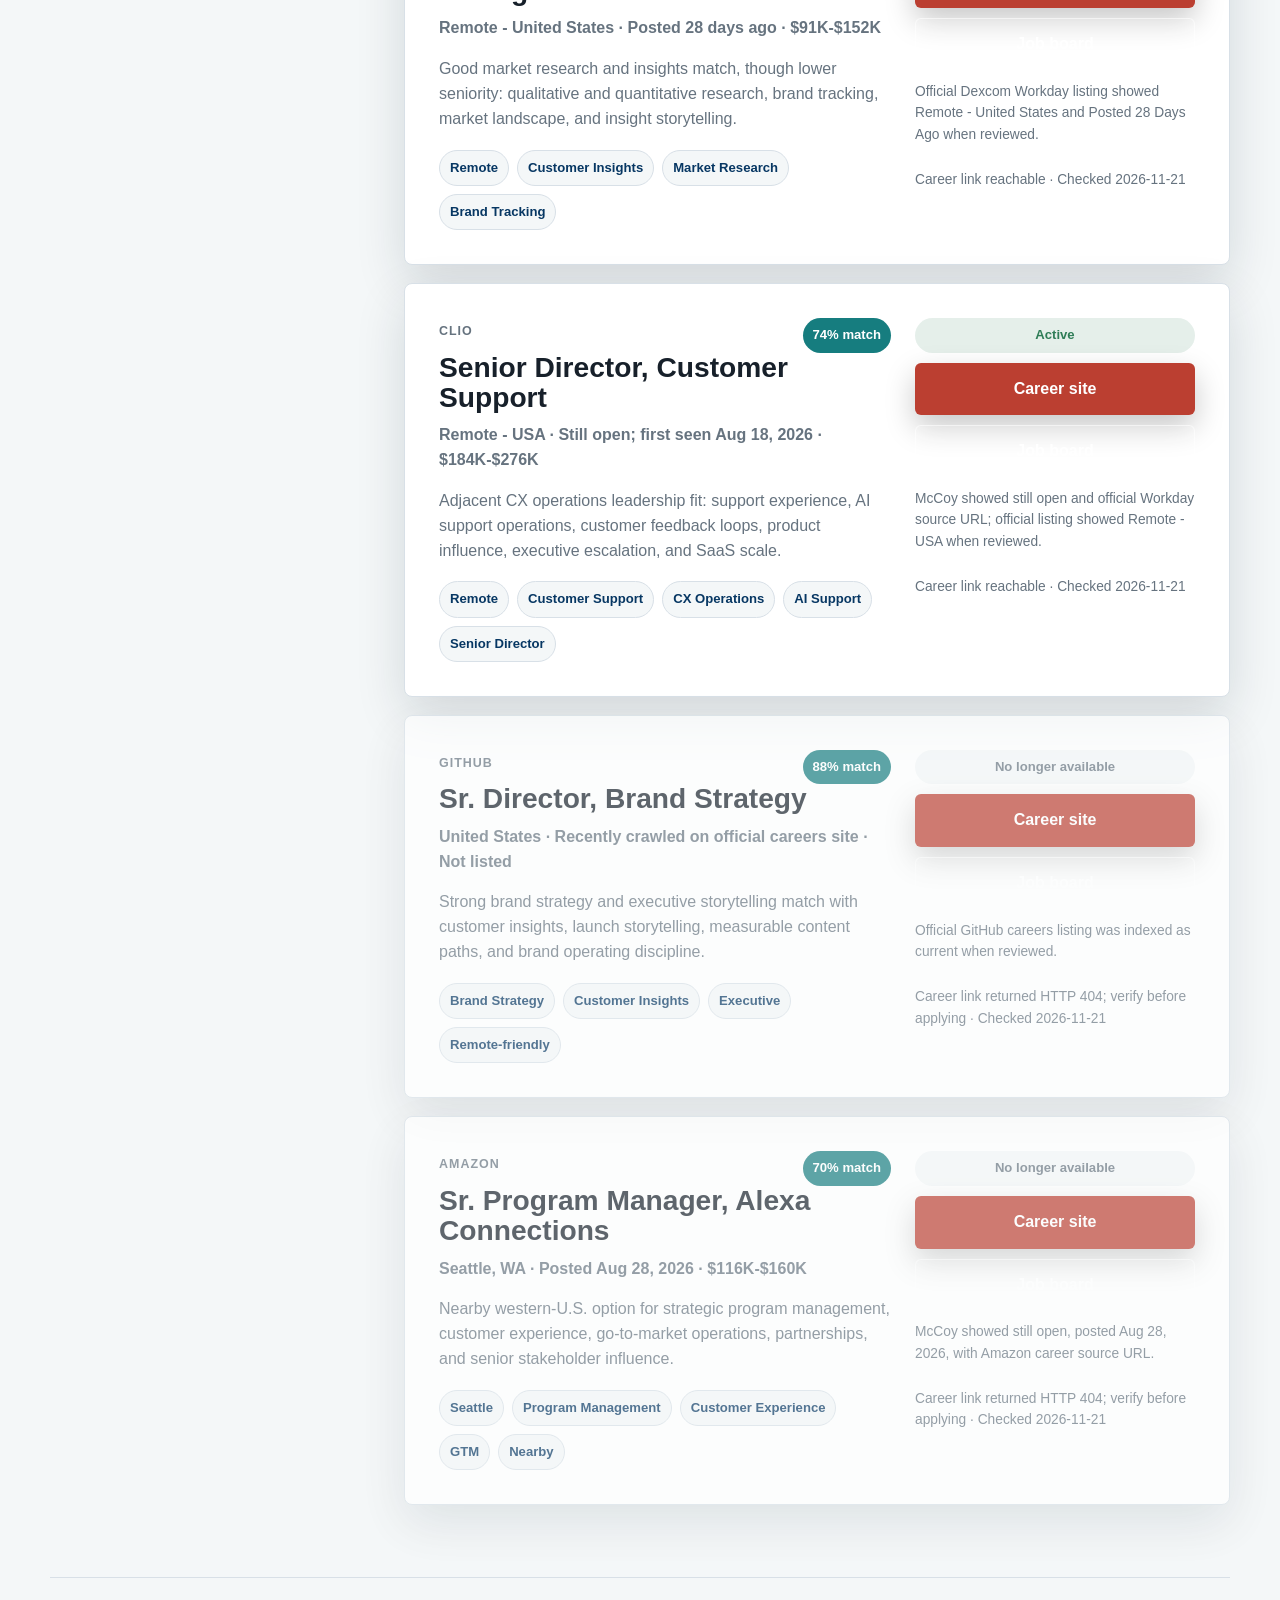
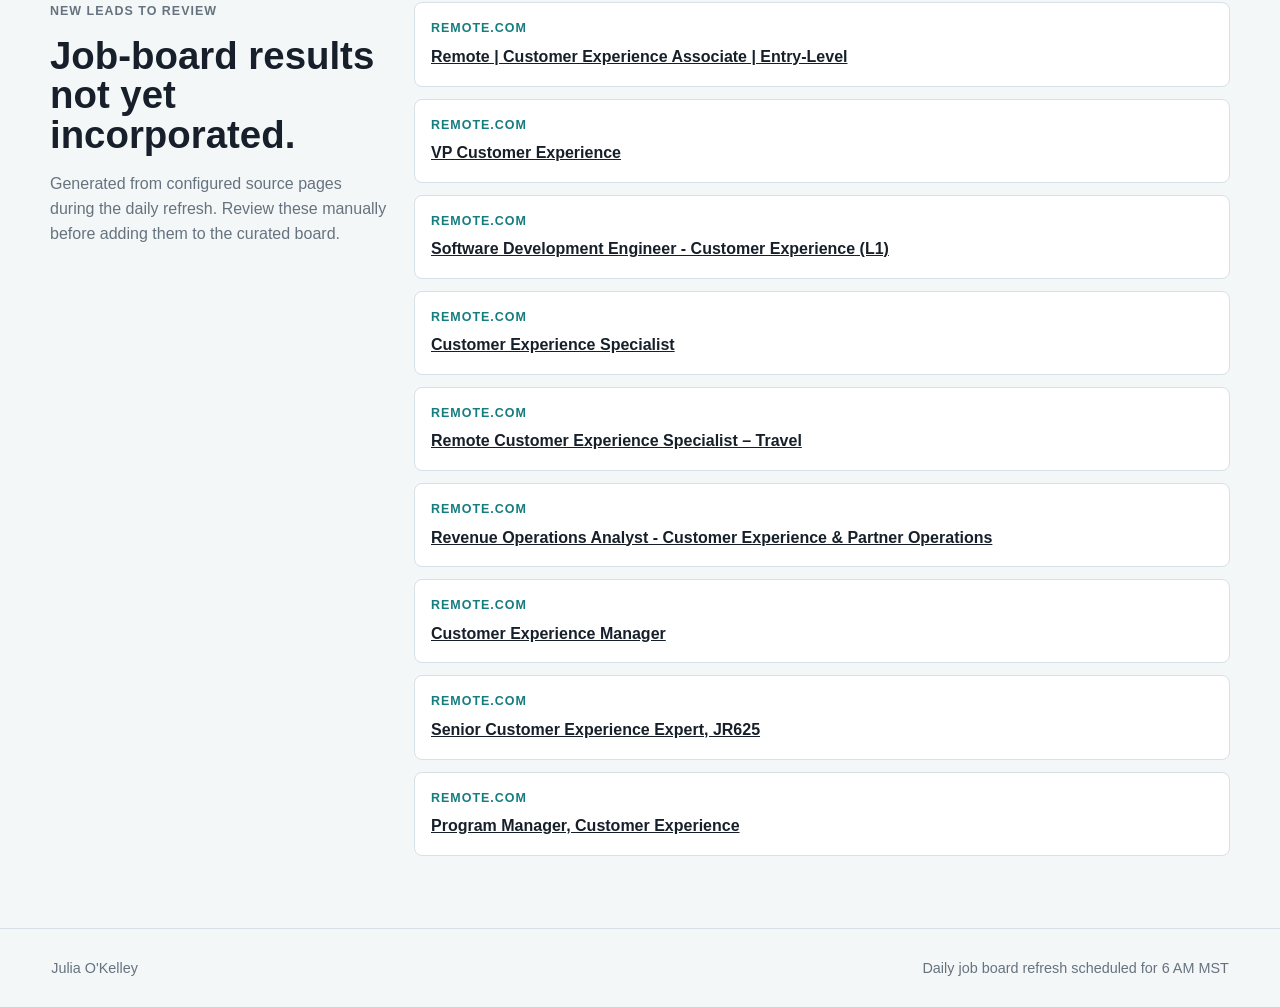
==== commit 21bb7afb: "Refresh job board" ====
--- a/jobs.html
+++ b/jobs.html
@@ -29,7 +29,7 @@
         <p class="eyebrow">Remote &amp; Montana-Friendly Search</p>
         <h1>Job board matched to Julia's CX, VOC, brand, insights, and change leadership profile.</h1>
         <p>
-          Updated 2026-11-20. Active roles sort first by resume match. Roles marked applied, closed, or no longer available stay visible but move to the end.
+          Updated 2026-11-21. Active roles sort first by resume match. Roles marked applied, closed, or no longer available stay visible but move to the end.
         </p>
       </section>
 
@@ -65,7 +65,7 @@
               <a class="button primary" href="https://jobs.lever.co/extremenetworks/3e6ec458-8ec2-43b3-b0a4-d075f514a381" target="_blank" rel="noopener noreferrer">Career site</a>
               <a class="button secondary" href="https://www.flexjobs.com/gjw/extreme_networks/director-voice-of-the-customer-programs/publicjobs?id=cc8c1f6b-25f3-42d7-bf24-5f7de88fae2e" target="_blank" rel="noopener noreferrer">Job board</a>
               <p>Official Lever career listing was active when reviewed; FlexJobs showed 100% remote and Aug 19, 2026.</p>
-              <small>Career link reachable &middot; Checked 2026-11-20</small>
+              <small>Career link reachable &middot; Checked 2026-11-21</small>
             </div>
           </article>
 
@@ -91,7 +91,7 @@
               <a class="button primary" href="https://collegeboard.wd1.myworkdayjobs.com/en-US/Careers/job/Director--Customer-Experience-Strategy---Solutions_REQ002737" target="_blank" rel="noopener noreferrer">Career site</a>
               <a class="button secondary" href="https://collegeboard.wd1.myworkdayjobs.com/en-US/Careers/job/Director--Customer-Experience-Strategy---Solutions_REQ002737" target="_blank" rel="noopener noreferrer">Job board</a>
               <p>Official Workday career listing showed Remote - USA and Posted 3 Days Ago when reviewed.</p>
-              <small>Career link reachable &middot; Checked 2026-11-20</small>
+              <small>Career link reachable &middot; Checked 2026-11-21</small>
             </div>
           </article>
 
@@ -117,7 +117,7 @@
               <a class="button primary" href="https://vhr-otsuka.wd1.myworkdayjobs.com/en-US/External/job/Director--Brand-Insights---Rare-Metabolic_R12685" target="_blank" rel="noopener noreferrer">Career site</a>
               <a class="button secondary" href="https://biopharma-careers.com/jobs/director-brand-insights-rare-metabolic-otsuka-america-pharmaceutical-inc-130980" target="_blank" rel="noopener noreferrer">Job board</a>
               <p>Official Otsuka Workday listing showed Remote, Posted 21 Days Ago, and the salary range when reviewed.</p>
-              <small>Career link reachable &middot; Checked 2026-11-20</small>
+              <small>Career link reachable &middot; Checked 2026-11-21</small>
             </div>
           </article>
 
@@ -143,7 +143,7 @@
               <a class="button primary" href="https://sprinklr.wd1.myworkdayjobs.com/careers/job/United-States---Washington---Remote/Director--Customer-Success---West_113035-JOB" target="_blank" rel="noopener noreferrer">Career site</a>
               <a class="button secondary" href="https://sprinklr.wd1.myworkdayjobs.com/careers/job/United-States---Washington---Remote/Director--Customer-Success---West_113035-JOB" target="_blank" rel="noopener noreferrer">Job board</a>
               <p>Official Workday listing showed western remote locations and Posted 3 Days Ago when reviewed.</p>
-              <small>Career link reachable &middot; Checked 2026-11-20</small>
+              <small>Career link reachable &middot; Checked 2026-11-21</small>
             </div>
           </article>
 
@@ -169,7 +169,7 @@
               <a class="button primary" href="https://jobs.lever.co/jobgether/?location=US" target="_blank" rel="noopener noreferrer">Career site</a>
               <a class="button secondary" href="https://remote.com/jobs/alphasense-c1d69ith/senior-director-customer-lifecycle-marketing-usage-engagement-j1co5e4f" target="_blank" rel="noopener noreferrer">Job board</a>
               <p>Remote.com and Built In showed the role as remote U.S.; Jobgether Lever board was used as the current application verification path.</p>
-              <small>Career link reachable &middot; Checked 2026-11-20</small>
+              <small>Career link reachable &middot; Checked 2026-11-21</small>
             </div>
           </article>
 
@@ -195,7 +195,7 @@
               <a class="button primary" href="https://regeneron.wd1.myworkdayjobs.com/careers/job/remote---united-states/director--global-commercial-planning---strategy--rare-disease-_r49561" target="_blank" rel="noopener noreferrer">Career site</a>
               <a class="button secondary" href="https://regeneron.wd1.myworkdayjobs.com/careers/job/remote---united-states/director--global-commercial-planning---strategy--rare-disease-_r49561" target="_blank" rel="noopener noreferrer">Job board</a>
               <p>Official Workday listing showed Remote - United States and Posted 3 Days Ago when reviewed.</p>
-              <small>Career link reachable &middot; Checked 2026-11-20</small>
+              <small>Career link reachable &middot; Checked 2026-11-21</small>
             </div>
           </article>
 
@@ -220,7 +220,7 @@
               <a class="button primary" href="https://dexcom.wd1.myworkdayjobs.com/en-US/dexcom/job/Remote---United-States/Associate-Customer-Insights-Manager_JR119543" target="_blank" rel="noopener noreferrer">Career site</a>
               <a class="button secondary" href="https://dexcom.wd1.myworkdayjobs.com/en-US/dexcom/job/Remote---United-States/Associate-Customer-Insights-Manager_JR119543" target="_blank" rel="noopener noreferrer">Job board</a>
               <p>Official Dexcom Workday listing showed Remote - United States and Posted 28 Days Ago when reviewed.</p>
-              <small>Career link reachable &middot; Checked 2026-11-20</small>
+              <small>Career link reachable &middot; Checked 2026-11-21</small>
             </div>
           </article>
 
@@ -246,7 +246,7 @@
               <a class="button primary" href="https://clio.wd3.myworkdayjobs.com/cliocareersite/job/remote---usa/senior-director--customer-support_req-4978" target="_blank" rel="noopener noreferrer">Career site</a>
               <a class="button secondary" href="https://tracker.mccoy.io/postings/clio%3AREQ-4978" target="_blank" rel="noopener noreferrer">Job board</a>
               <p>McCoy showed still open and official Workday source URL; official listing showed Remote - USA when reviewed.</p>
-              <small>Career link reachable &middot; Checked 2026-11-20</small>
+              <small>Career link reachable &middot; Checked 2026-11-21</small>
             </div>
           </article>
 
@@ -271,7 +271,7 @@
               <a class="button primary" href="https://www.github.careers/careers-home/jobs/5706?lang=en-us" target="_blank" rel="noopener noreferrer">Career site</a>
               <a class="button secondary" href="https://www.github.careers/careers-home/jobs/5706?lang=en-us" target="_blank" rel="noopener noreferrer">Job board</a>
               <p>Official GitHub careers listing was indexed as current when reviewed.</p>
-              <small>Career link returned HTTP 404; verify before applying &middot; Checked 2026-11-20</small>
+              <small>Career link returned HTTP 404; verify before applying &middot; Checked 2026-11-21</small>
             </div>
           </article>
 
@@ -297,7 +297,7 @@
               <a class="button primary" href="https://www.amazon.jobs/en/jobs/10519718/sr-program-manager-alexa-connections" target="_blank" rel="noopener noreferrer">Career site</a>
               <a class="button secondary" href="https://tracker.mccoy.io/postings/amazon%3A10519718" target="_blank" rel="noopener noreferrer">Job board</a>
               <p>McCoy showed still open, posted Aug 28, 2026, with Amazon career source URL.</p>
-              <small>Career link returned HTTP 404; verify before applying &middot; Checked 2026-11-20</small>
+              <small>Career link returned HTTP 404; verify before applying &middot; Checked 2026-11-21</small>
             </div>
           </article>
         </div>
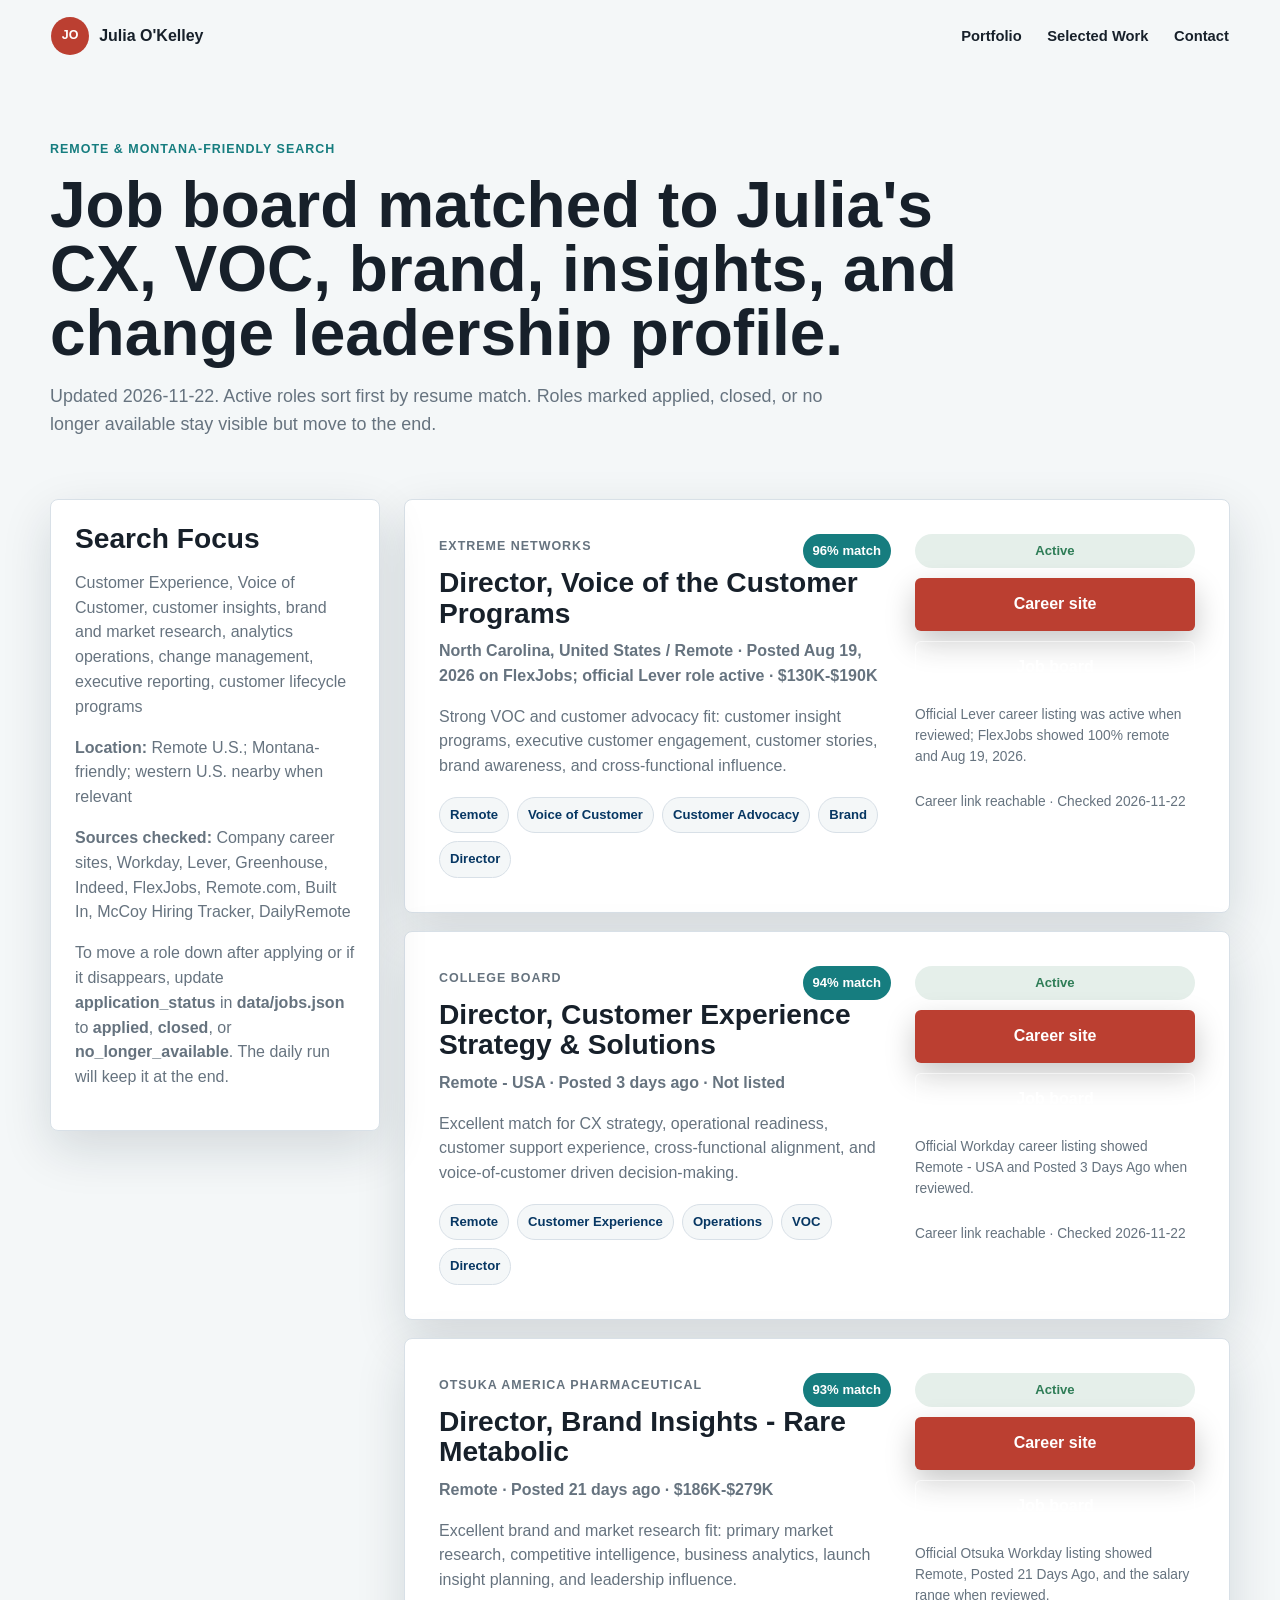
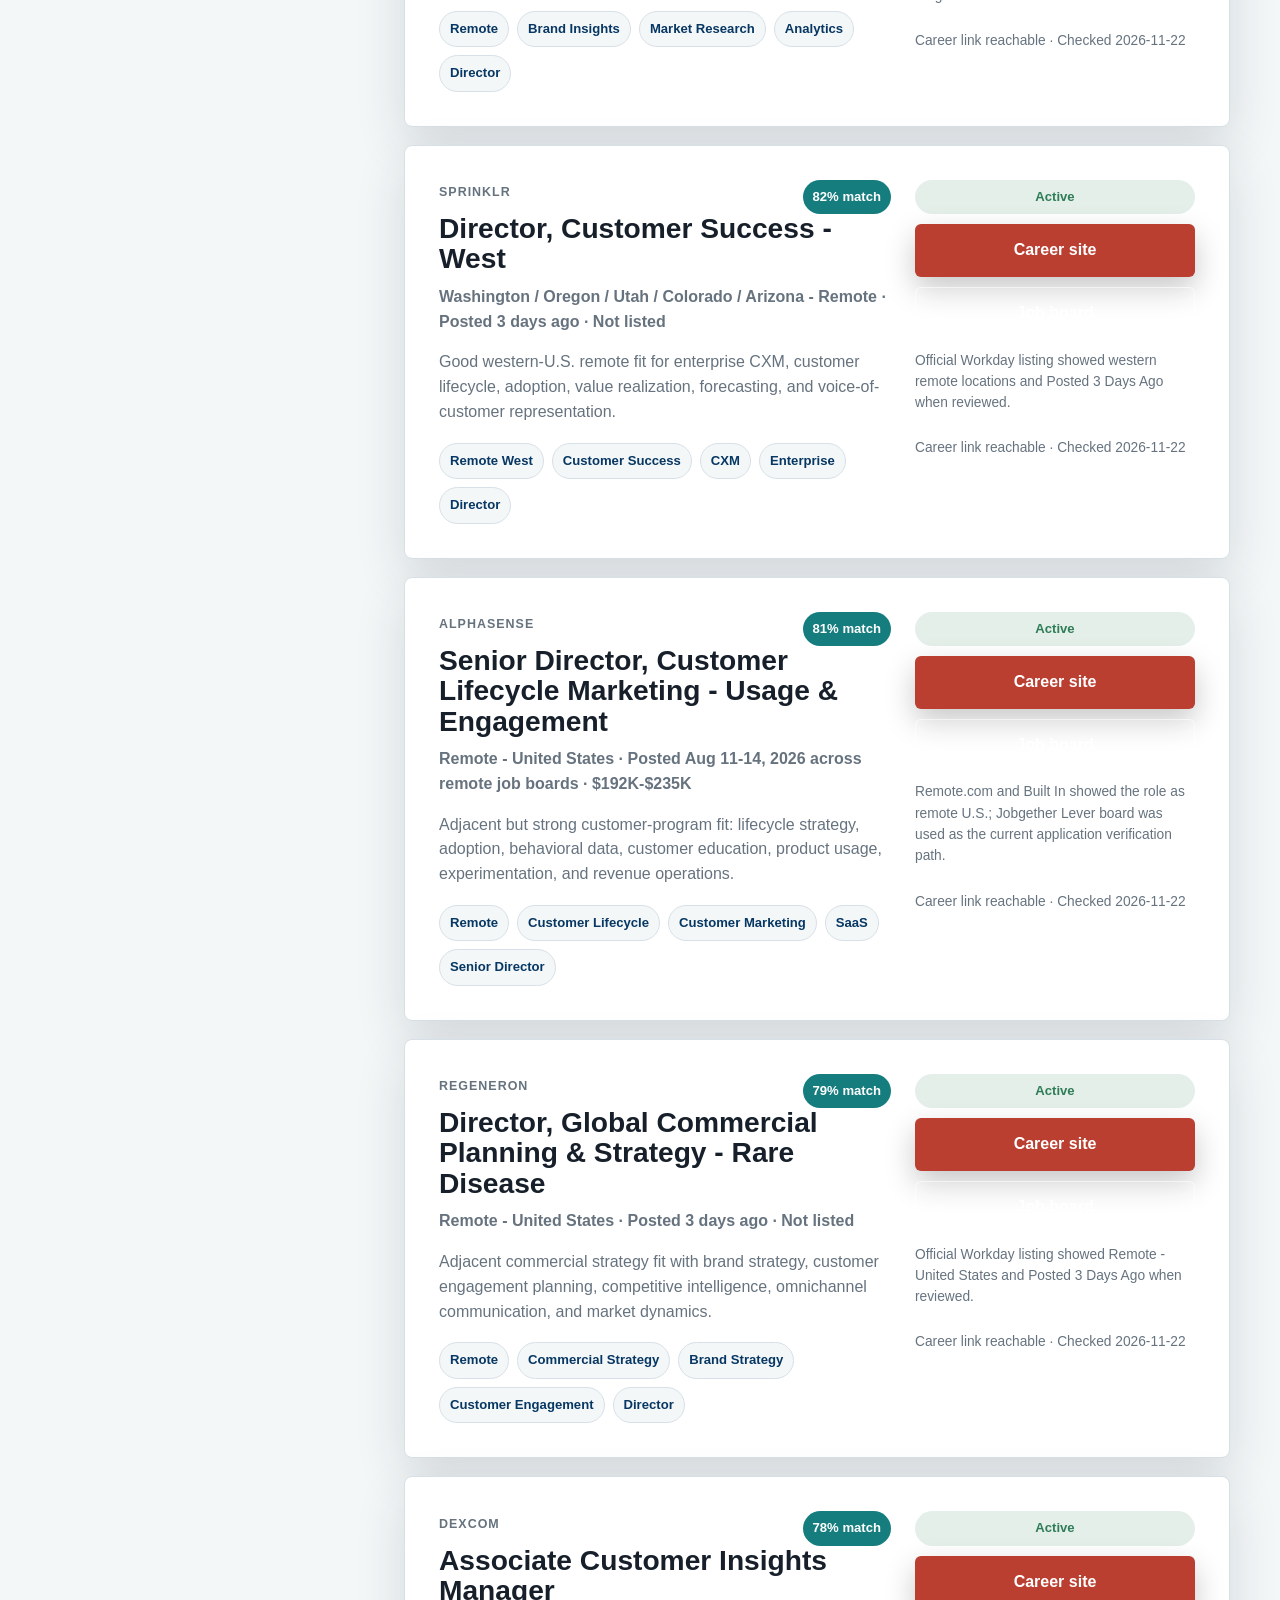
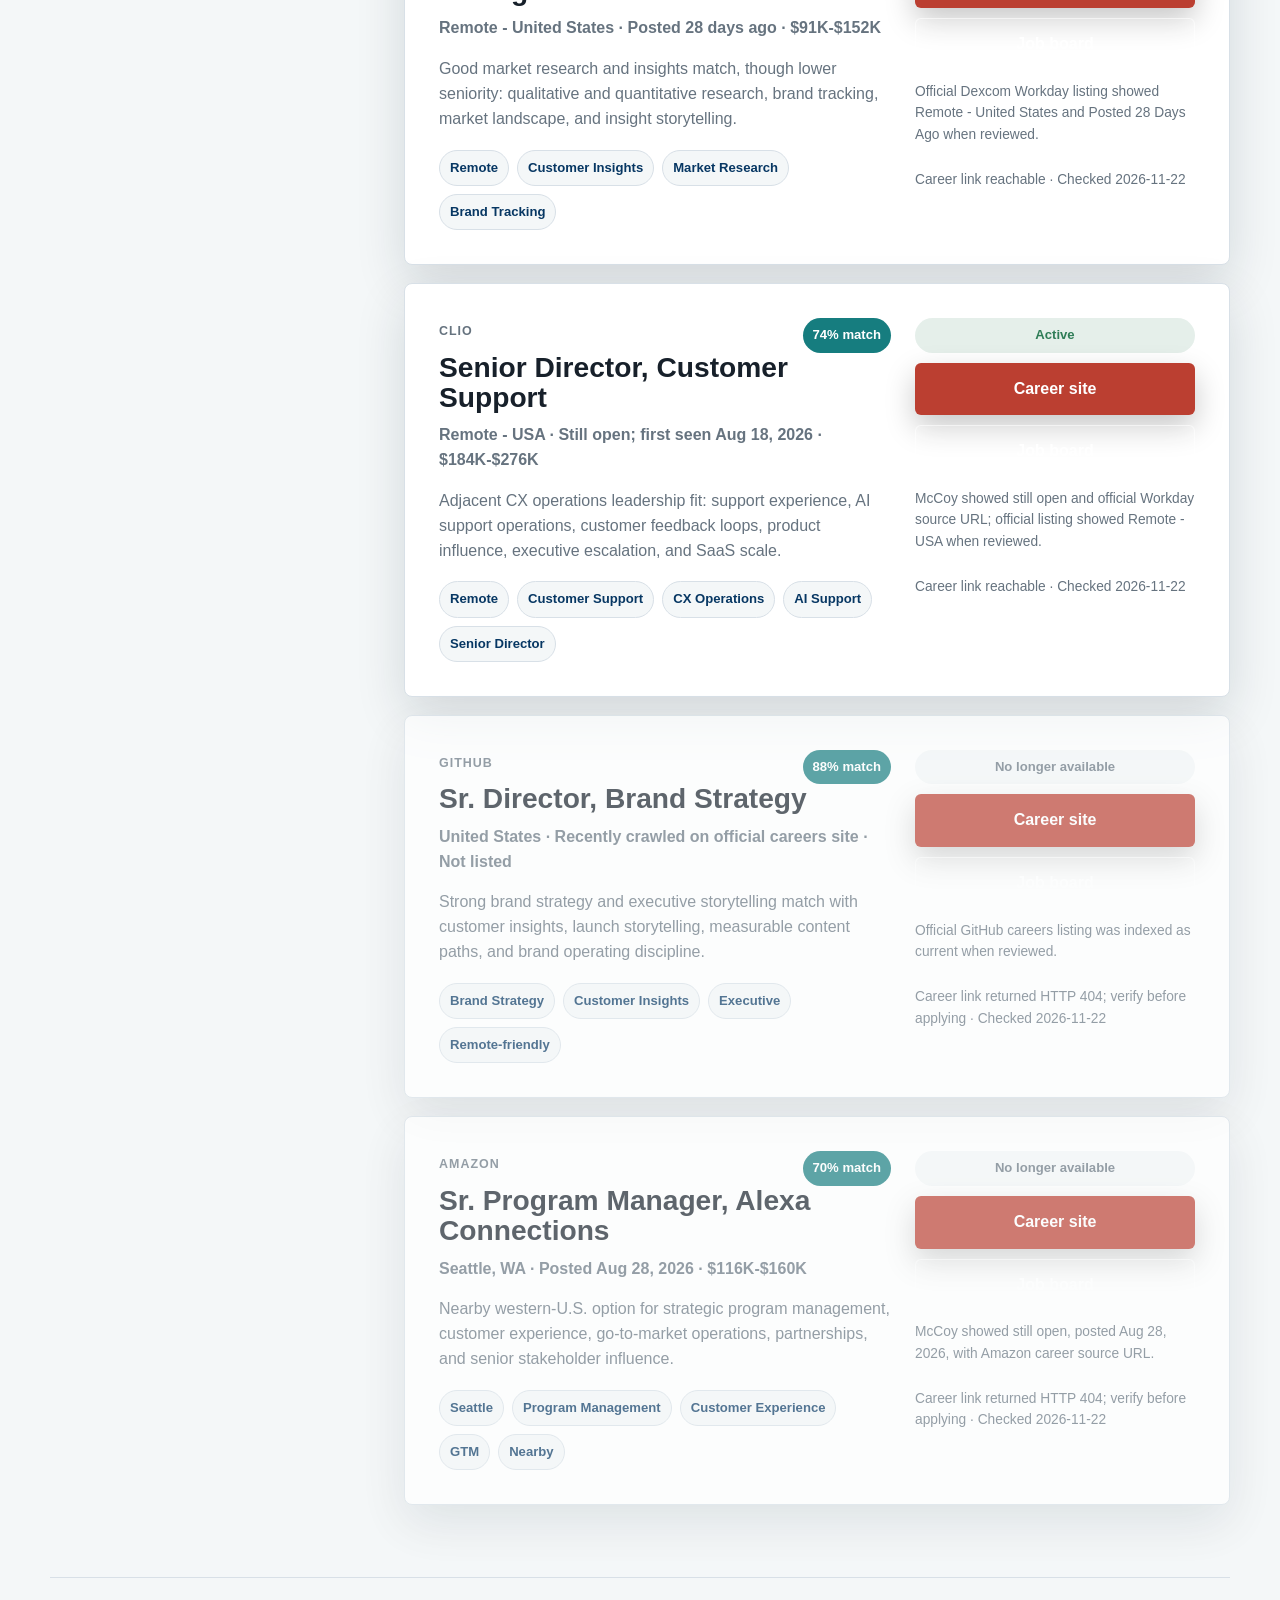
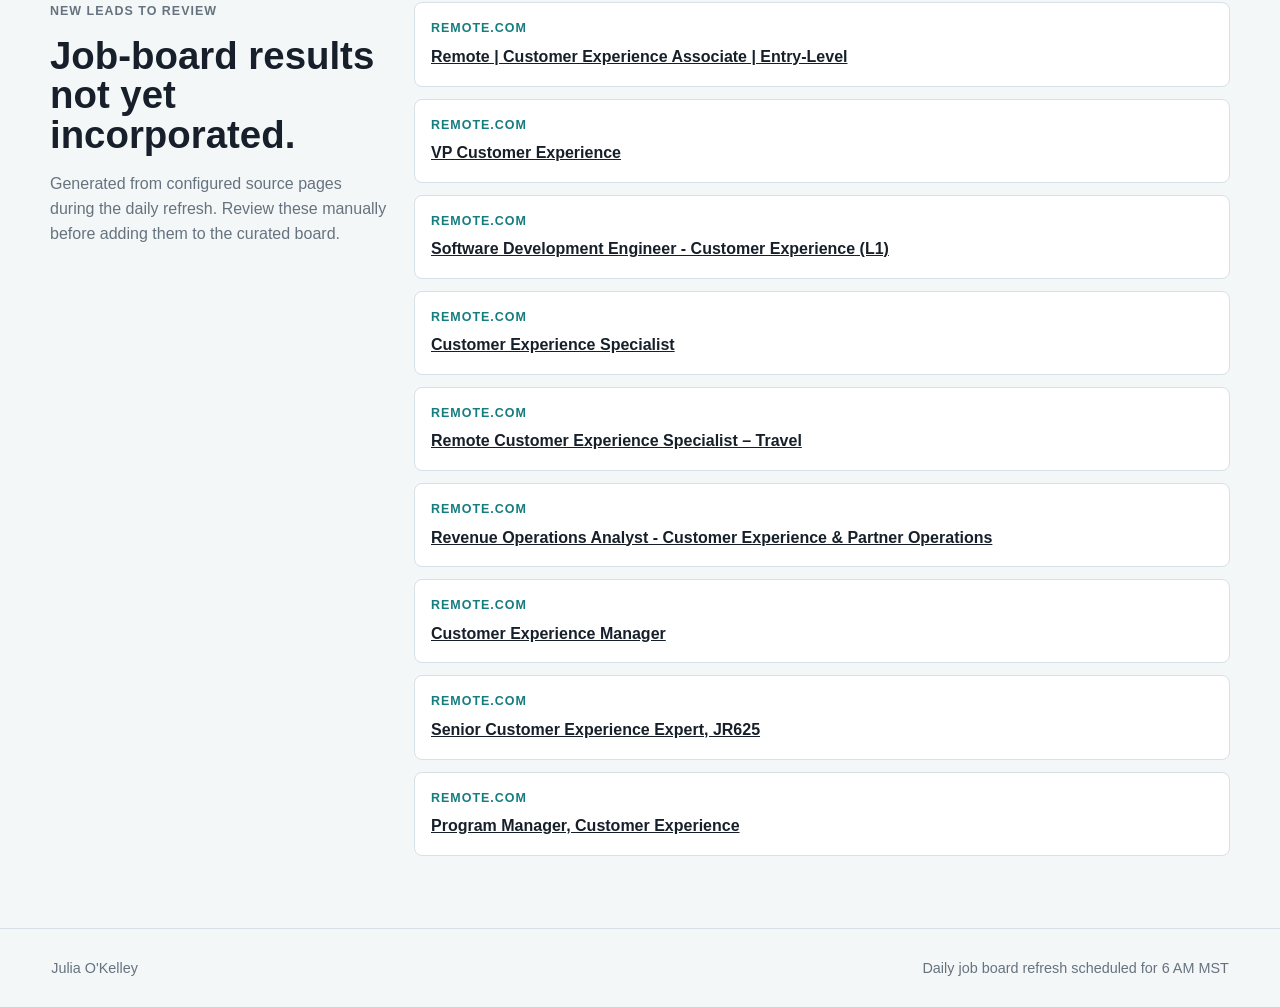
==== commit 7a4a89ff: "Refresh job board" ====
--- a/jobs.html
+++ b/jobs.html
@@ -29,7 +29,7 @@
         <p class="eyebrow">Remote &amp; Montana-Friendly Search</p>
         <h1>Job board matched to Julia's CX, VOC, brand, insights, and change leadership profile.</h1>
         <p>
-          Updated 2026-11-21. Active roles sort first by resume match. Roles marked applied, closed, or no longer available stay visible but move to the end.
+          Updated 2026-11-22. Active roles sort first by resume match. Roles marked applied, closed, or no longer available stay visible but move to the end.
         </p>
       </section>
 
@@ -65,7 +65,7 @@
               <a class="button primary" href="https://jobs.lever.co/extremenetworks/3e6ec458-8ec2-43b3-b0a4-d075f514a381" target="_blank" rel="noopener noreferrer">Career site</a>
               <a class="button secondary" href="https://www.flexjobs.com/gjw/extreme_networks/director-voice-of-the-customer-programs/publicjobs?id=cc8c1f6b-25f3-42d7-bf24-5f7de88fae2e" target="_blank" rel="noopener noreferrer">Job board</a>
               <p>Official Lever career listing was active when reviewed; FlexJobs showed 100% remote and Aug 19, 2026.</p>
-              <small>Career link reachable &middot; Checked 2026-11-21</small>
+              <small>Career link reachable &middot; Checked 2026-11-22</small>
             </div>
           </article>
 
@@ -91,7 +91,7 @@
               <a class="button primary" href="https://collegeboard.wd1.myworkdayjobs.com/en-US/Careers/job/Director--Customer-Experience-Strategy---Solutions_REQ002737" target="_blank" rel="noopener noreferrer">Career site</a>
               <a class="button secondary" href="https://collegeboard.wd1.myworkdayjobs.com/en-US/Careers/job/Director--Customer-Experience-Strategy---Solutions_REQ002737" target="_blank" rel="noopener noreferrer">Job board</a>
               <p>Official Workday career listing showed Remote - USA and Posted 3 Days Ago when reviewed.</p>
-              <small>Career link reachable &middot; Checked 2026-11-21</small>
+              <small>Career link reachable &middot; Checked 2026-11-22</small>
             </div>
           </article>
 
@@ -117,7 +117,7 @@
               <a class="button primary" href="https://vhr-otsuka.wd1.myworkdayjobs.com/en-US/External/job/Director--Brand-Insights---Rare-Metabolic_R12685" target="_blank" rel="noopener noreferrer">Career site</a>
               <a class="button secondary" href="https://biopharma-careers.com/jobs/director-brand-insights-rare-metabolic-otsuka-america-pharmaceutical-inc-130980" target="_blank" rel="noopener noreferrer">Job board</a>
               <p>Official Otsuka Workday listing showed Remote, Posted 21 Days Ago, and the salary range when reviewed.</p>
-              <small>Career link reachable &middot; Checked 2026-11-21</small>
+              <small>Career link reachable &middot; Checked 2026-11-22</small>
             </div>
           </article>
 
@@ -143,7 +143,7 @@
               <a class="button primary" href="https://sprinklr.wd1.myworkdayjobs.com/careers/job/United-States---Washington---Remote/Director--Customer-Success---West_113035-JOB" target="_blank" rel="noopener noreferrer">Career site</a>
               <a class="button secondary" href="https://sprinklr.wd1.myworkdayjobs.com/careers/job/United-States---Washington---Remote/Director--Customer-Success---West_113035-JOB" target="_blank" rel="noopener noreferrer">Job board</a>
               <p>Official Workday listing showed western remote locations and Posted 3 Days Ago when reviewed.</p>
-              <small>Career link reachable &middot; Checked 2026-11-21</small>
+              <small>Career link reachable &middot; Checked 2026-11-22</small>
             </div>
           </article>
 
@@ -169,7 +169,7 @@
               <a class="button primary" href="https://jobs.lever.co/jobgether/?location=US" target="_blank" rel="noopener noreferrer">Career site</a>
               <a class="button secondary" href="https://remote.com/jobs/alphasense-c1d69ith/senior-director-customer-lifecycle-marketing-usage-engagement-j1co5e4f" target="_blank" rel="noopener noreferrer">Job board</a>
               <p>Remote.com and Built In showed the role as remote U.S.; Jobgether Lever board was used as the current application verification path.</p>
-              <small>Career link reachable &middot; Checked 2026-11-21</small>
+              <small>Career link reachable &middot; Checked 2026-11-22</small>
             </div>
           </article>
 
@@ -195,7 +195,7 @@
               <a class="button primary" href="https://regeneron.wd1.myworkdayjobs.com/careers/job/remote---united-states/director--global-commercial-planning---strategy--rare-disease-_r49561" target="_blank" rel="noopener noreferrer">Career site</a>
               <a class="button secondary" href="https://regeneron.wd1.myworkdayjobs.com/careers/job/remote---united-states/director--global-commercial-planning---strategy--rare-disease-_r49561" target="_blank" rel="noopener noreferrer">Job board</a>
               <p>Official Workday listing showed Remote - United States and Posted 3 Days Ago when reviewed.</p>
-              <small>Career link reachable &middot; Checked 2026-11-21</small>
+              <small>Career link reachable &middot; Checked 2026-11-22</small>
             </div>
           </article>
 
@@ -220,7 +220,7 @@
               <a class="button primary" href="https://dexcom.wd1.myworkdayjobs.com/en-US/dexcom/job/Remote---United-States/Associate-Customer-Insights-Manager_JR119543" target="_blank" rel="noopener noreferrer">Career site</a>
               <a class="button secondary" href="https://dexcom.wd1.myworkdayjobs.com/en-US/dexcom/job/Remote---United-States/Associate-Customer-Insights-Manager_JR119543" target="_blank" rel="noopener noreferrer">Job board</a>
               <p>Official Dexcom Workday listing showed Remote - United States and Posted 28 Days Ago when reviewed.</p>
-              <small>Career link reachable &middot; Checked 2026-11-21</small>
+              <small>Career link reachable &middot; Checked 2026-11-22</small>
             </div>
           </article>
 
@@ -246,7 +246,7 @@
               <a class="button primary" href="https://clio.wd3.myworkdayjobs.com/cliocareersite/job/remote---usa/senior-director--customer-support_req-4978" target="_blank" rel="noopener noreferrer">Career site</a>
               <a class="button secondary" href="https://tracker.mccoy.io/postings/clio%3AREQ-4978" target="_blank" rel="noopener noreferrer">Job board</a>
               <p>McCoy showed still open and official Workday source URL; official listing showed Remote - USA when reviewed.</p>
-              <small>Career link reachable &middot; Checked 2026-11-21</small>
+              <small>Career link reachable &middot; Checked 2026-11-22</small>
             </div>
           </article>
 
@@ -271,7 +271,7 @@
               <a class="button primary" href="https://www.github.careers/careers-home/jobs/5706?lang=en-us" target="_blank" rel="noopener noreferrer">Career site</a>
               <a class="button secondary" href="https://www.github.careers/careers-home/jobs/5706?lang=en-us" target="_blank" rel="noopener noreferrer">Job board</a>
               <p>Official GitHub careers listing was indexed as current when reviewed.</p>
-              <small>Career link returned HTTP 404; verify before applying &middot; Checked 2026-11-21</small>
+              <small>Career link returned HTTP 404; verify before applying &middot; Checked 2026-11-22</small>
             </div>
           </article>
 
@@ -297,7 +297,7 @@
               <a class="button primary" href="https://www.amazon.jobs/en/jobs/10519718/sr-program-manager-alexa-connections" target="_blank" rel="noopener noreferrer">Career site</a>
               <a class="button secondary" href="https://tracker.mccoy.io/postings/amazon%3A10519718" target="_blank" rel="noopener noreferrer">Job board</a>
               <p>McCoy showed still open, posted Aug 28, 2026, with Amazon career source URL.</p>
-              <small>Career link returned HTTP 404; verify before applying &middot; Checked 2026-11-21</small>
+              <small>Career link returned HTTP 404; verify before applying &middot; Checked 2026-11-22</small>
             </div>
           </article>
         </div>
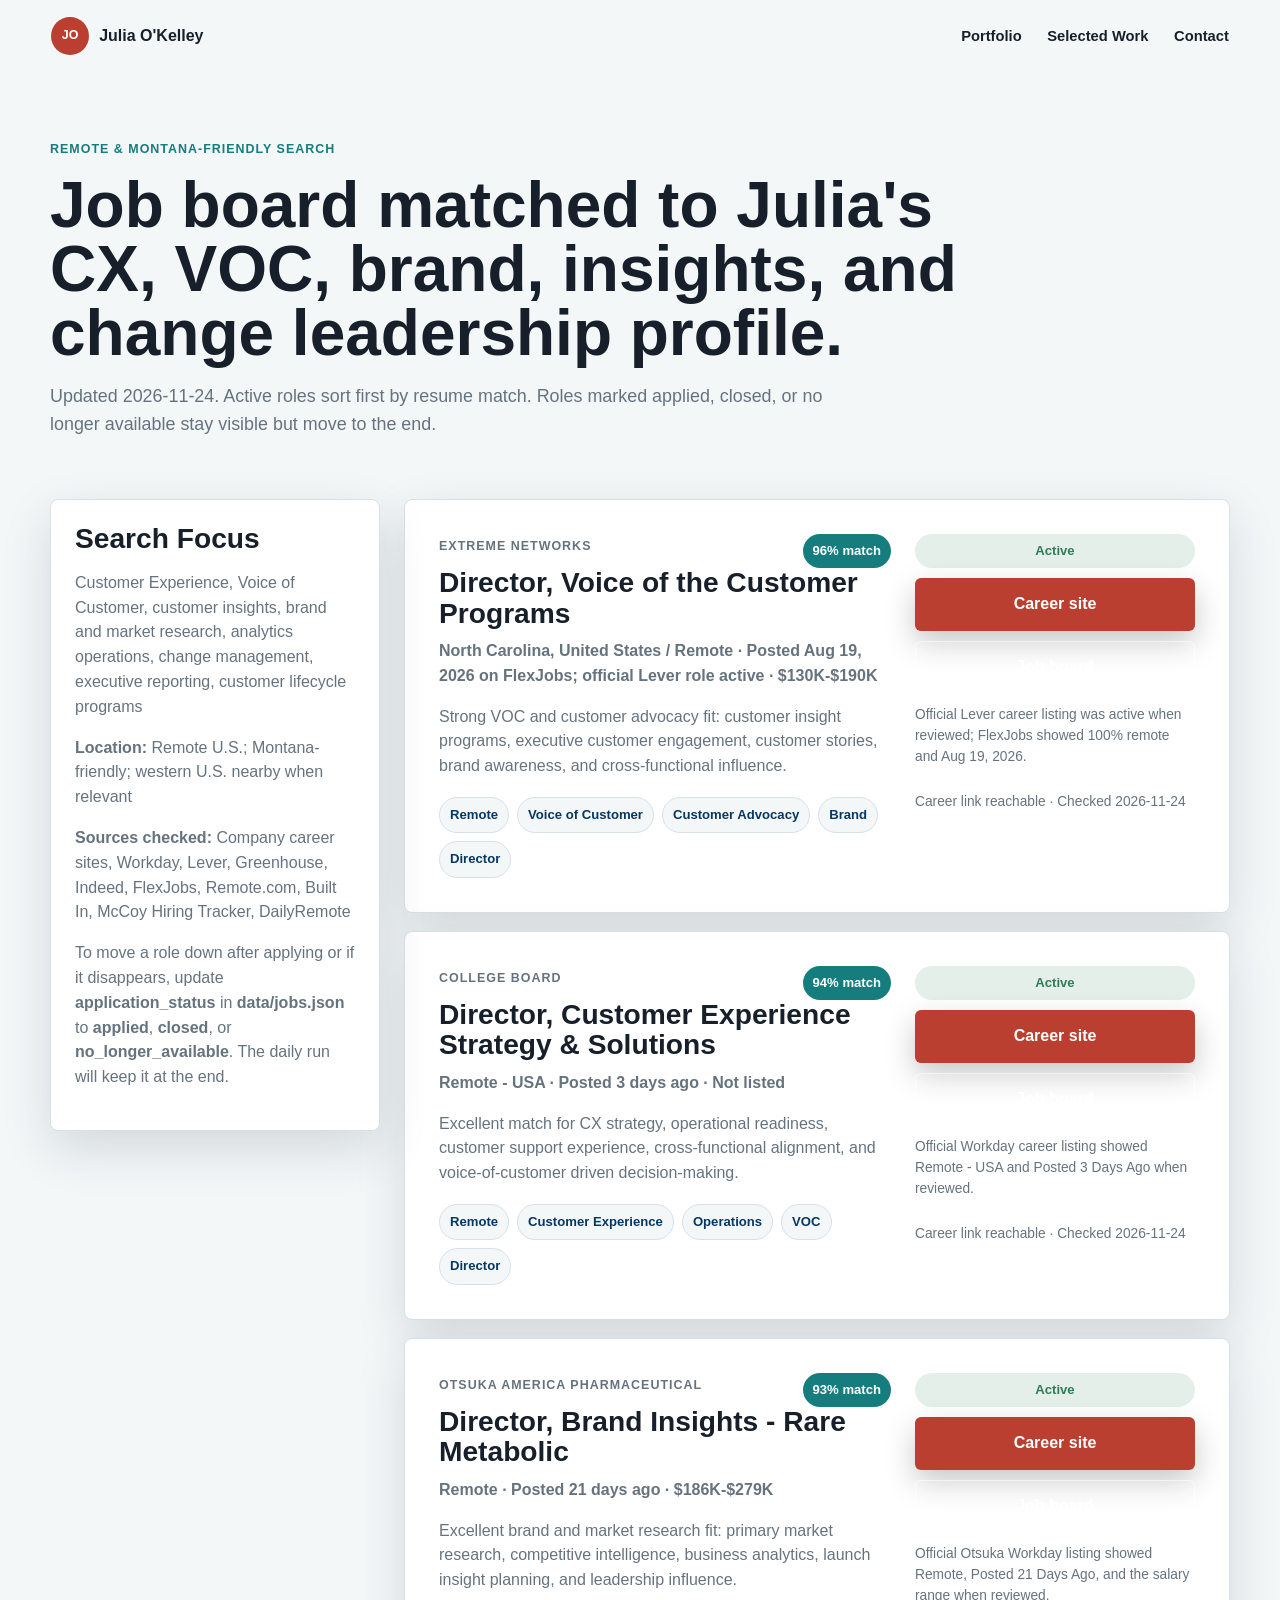
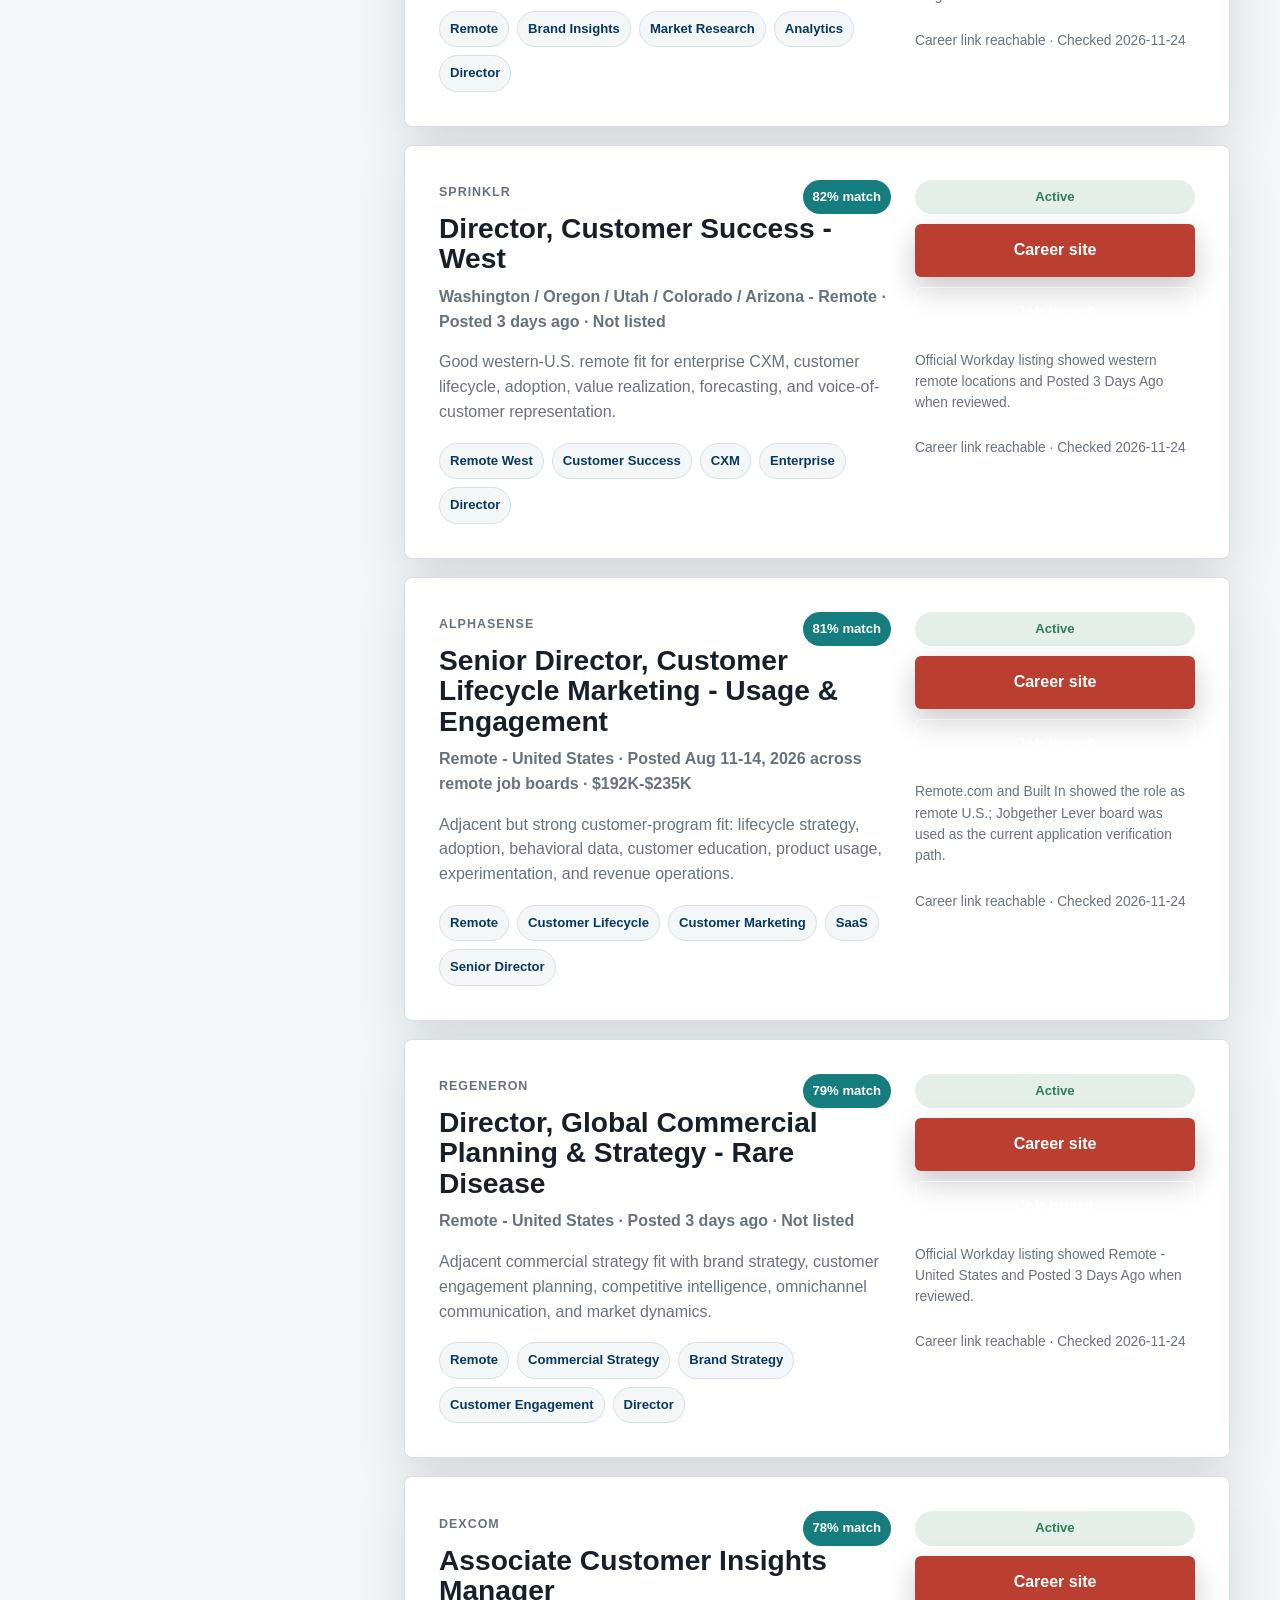
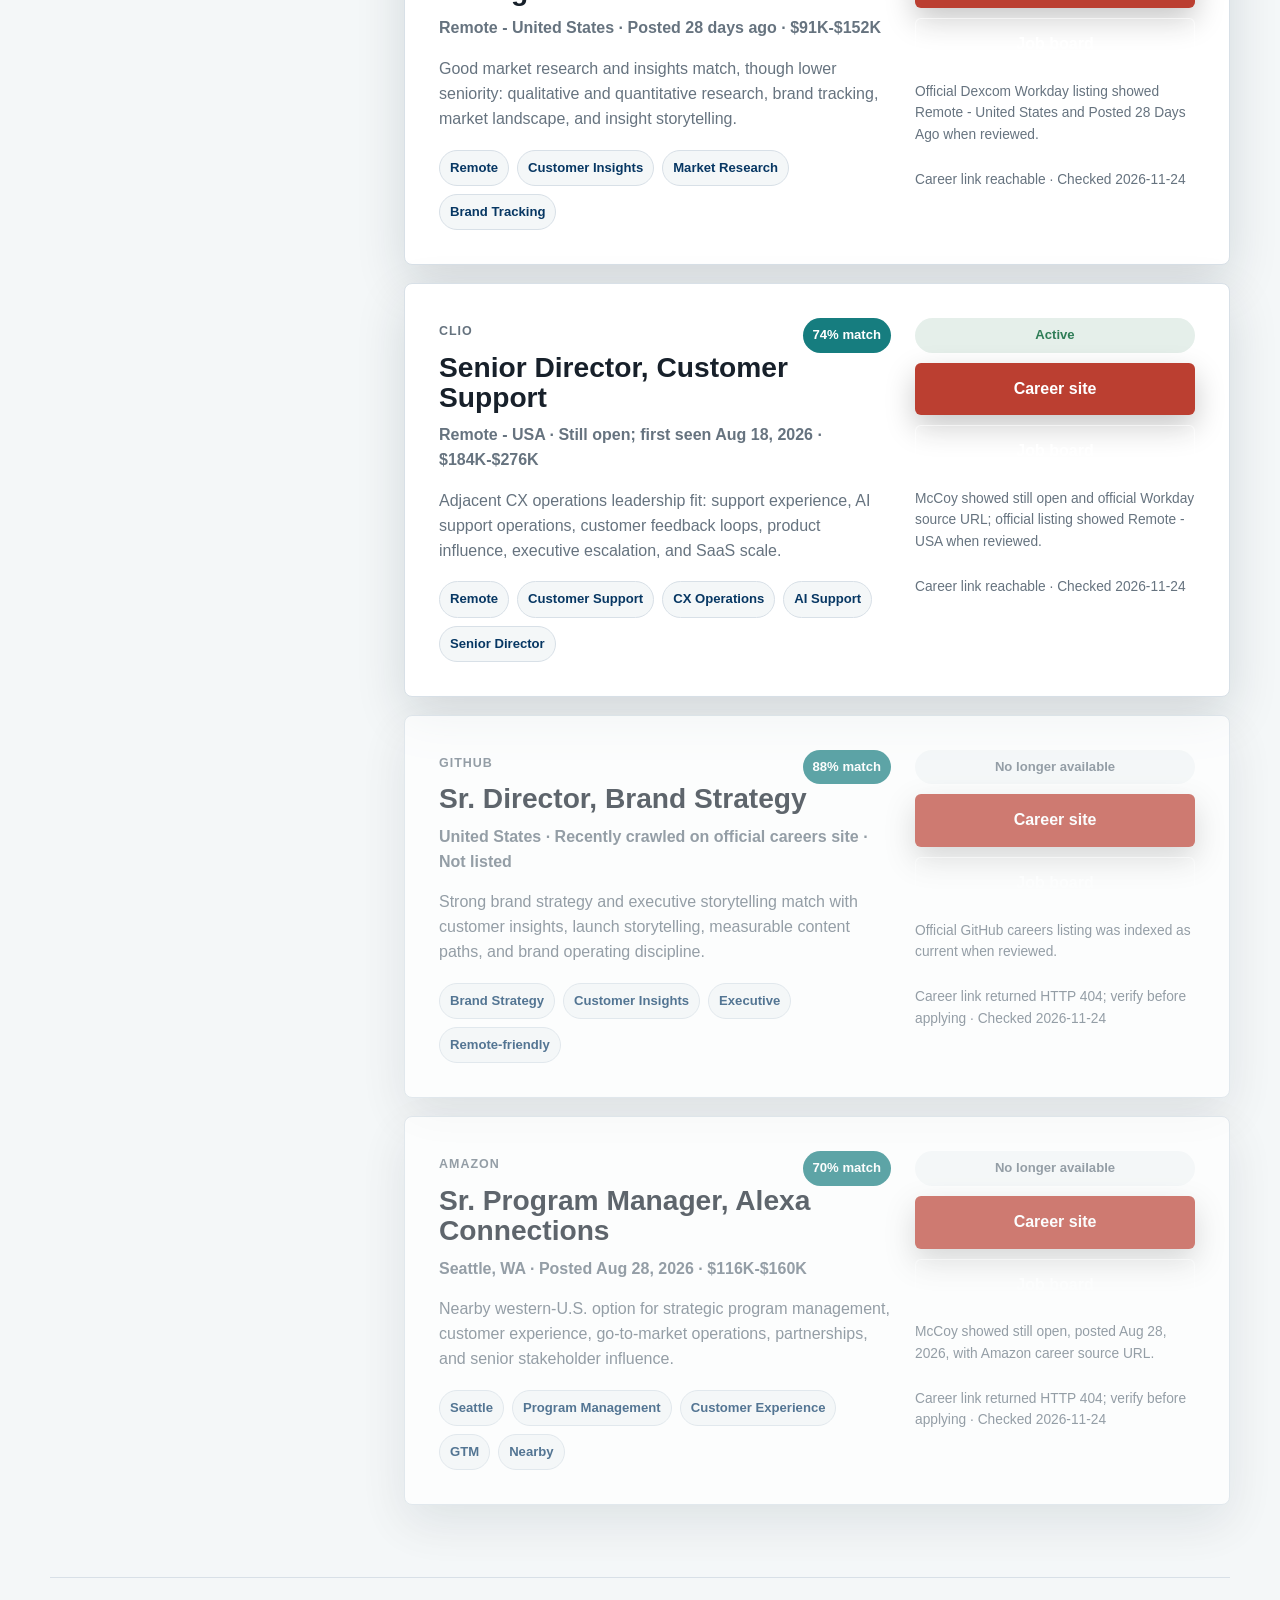
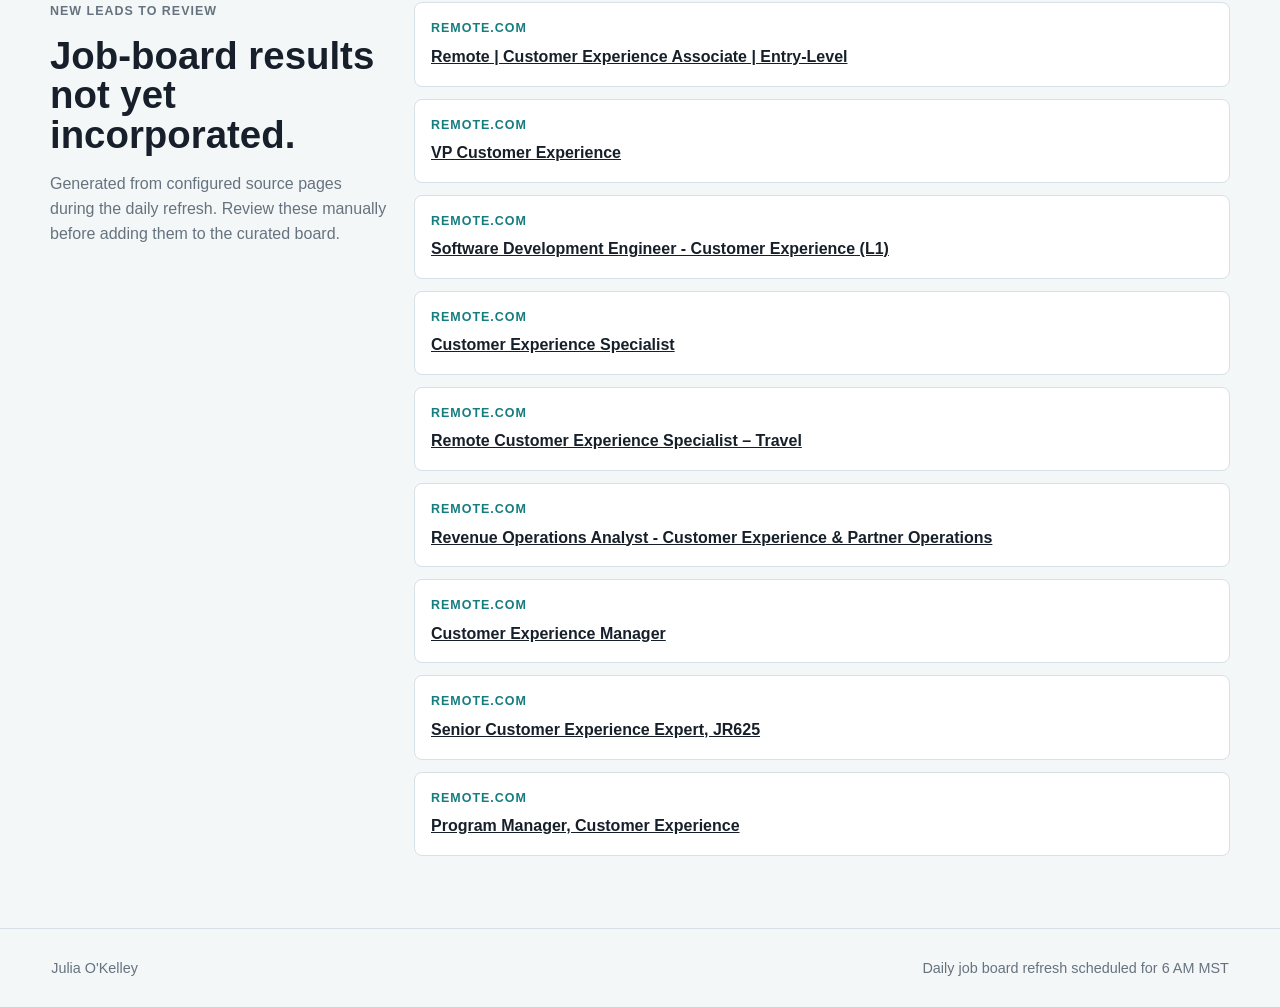
==== commit c22a0efe: "Refresh job board" ====
--- a/jobs.html
+++ b/jobs.html
@@ -29,7 +29,7 @@
         <p class="eyebrow">Remote &amp; Montana-Friendly Search</p>
         <h1>Job board matched to Julia's CX, VOC, brand, insights, and change leadership profile.</h1>
         <p>
-          Updated 2026-11-22. Active roles sort first by resume match. Roles marked applied, closed, or no longer available stay visible but move to the end.
+          Updated 2026-11-24. Active roles sort first by resume match. Roles marked applied, closed, or no longer available stay visible but move to the end.
         </p>
       </section>
 
@@ -65,7 +65,7 @@
               <a class="button primary" href="https://jobs.lever.co/extremenetworks/3e6ec458-8ec2-43b3-b0a4-d075f514a381" target="_blank" rel="noopener noreferrer">Career site</a>
               <a class="button secondary" href="https://www.flexjobs.com/gjw/extreme_networks/director-voice-of-the-customer-programs/publicjobs?id=cc8c1f6b-25f3-42d7-bf24-5f7de88fae2e" target="_blank" rel="noopener noreferrer">Job board</a>
               <p>Official Lever career listing was active when reviewed; FlexJobs showed 100% remote and Aug 19, 2026.</p>
-              <small>Career link reachable &middot; Checked 2026-11-22</small>
+              <small>Career link reachable &middot; Checked 2026-11-24</small>
             </div>
           </article>
 
@@ -91,7 +91,7 @@
               <a class="button primary" href="https://collegeboard.wd1.myworkdayjobs.com/en-US/Careers/job/Director--Customer-Experience-Strategy---Solutions_REQ002737" target="_blank" rel="noopener noreferrer">Career site</a>
               <a class="button secondary" href="https://collegeboard.wd1.myworkdayjobs.com/en-US/Careers/job/Director--Customer-Experience-Strategy---Solutions_REQ002737" target="_blank" rel="noopener noreferrer">Job board</a>
               <p>Official Workday career listing showed Remote - USA and Posted 3 Days Ago when reviewed.</p>
-              <small>Career link reachable &middot; Checked 2026-11-22</small>
+              <small>Career link reachable &middot; Checked 2026-11-24</small>
             </div>
           </article>
 
@@ -117,7 +117,7 @@
               <a class="button primary" href="https://vhr-otsuka.wd1.myworkdayjobs.com/en-US/External/job/Director--Brand-Insights---Rare-Metabolic_R12685" target="_blank" rel="noopener noreferrer">Career site</a>
               <a class="button secondary" href="https://biopharma-careers.com/jobs/director-brand-insights-rare-metabolic-otsuka-america-pharmaceutical-inc-130980" target="_blank" rel="noopener noreferrer">Job board</a>
               <p>Official Otsuka Workday listing showed Remote, Posted 21 Days Ago, and the salary range when reviewed.</p>
-              <small>Career link reachable &middot; Checked 2026-11-22</small>
+              <small>Career link reachable &middot; Checked 2026-11-24</small>
             </div>
           </article>
 
@@ -143,7 +143,7 @@
               <a class="button primary" href="https://sprinklr.wd1.myworkdayjobs.com/careers/job/United-States---Washington---Remote/Director--Customer-Success---West_113035-JOB" target="_blank" rel="noopener noreferrer">Career site</a>
               <a class="button secondary" href="https://sprinklr.wd1.myworkdayjobs.com/careers/job/United-States---Washington---Remote/Director--Customer-Success---West_113035-JOB" target="_blank" rel="noopener noreferrer">Job board</a>
               <p>Official Workday listing showed western remote locations and Posted 3 Days Ago when reviewed.</p>
-              <small>Career link reachable &middot; Checked 2026-11-22</small>
+              <small>Career link reachable &middot; Checked 2026-11-24</small>
             </div>
           </article>
 
@@ -169,7 +169,7 @@
               <a class="button primary" href="https://jobs.lever.co/jobgether/?location=US" target="_blank" rel="noopener noreferrer">Career site</a>
               <a class="button secondary" href="https://remote.com/jobs/alphasense-c1d69ith/senior-director-customer-lifecycle-marketing-usage-engagement-j1co5e4f" target="_blank" rel="noopener noreferrer">Job board</a>
               <p>Remote.com and Built In showed the role as remote U.S.; Jobgether Lever board was used as the current application verification path.</p>
-              <small>Career link reachable &middot; Checked 2026-11-22</small>
+              <small>Career link reachable &middot; Checked 2026-11-24</small>
             </div>
           </article>
 
@@ -195,7 +195,7 @@
               <a class="button primary" href="https://regeneron.wd1.myworkdayjobs.com/careers/job/remote---united-states/director--global-commercial-planning---strategy--rare-disease-_r49561" target="_blank" rel="noopener noreferrer">Career site</a>
               <a class="button secondary" href="https://regeneron.wd1.myworkdayjobs.com/careers/job/remote---united-states/director--global-commercial-planning---strategy--rare-disease-_r49561" target="_blank" rel="noopener noreferrer">Job board</a>
               <p>Official Workday listing showed Remote - United States and Posted 3 Days Ago when reviewed.</p>
-              <small>Career link reachable &middot; Checked 2026-11-22</small>
+              <small>Career link reachable &middot; Checked 2026-11-24</small>
             </div>
           </article>
 
@@ -220,7 +220,7 @@
               <a class="button primary" href="https://dexcom.wd1.myworkdayjobs.com/en-US/dexcom/job/Remote---United-States/Associate-Customer-Insights-Manager_JR119543" target="_blank" rel="noopener noreferrer">Career site</a>
               <a class="button secondary" href="https://dexcom.wd1.myworkdayjobs.com/en-US/dexcom/job/Remote---United-States/Associate-Customer-Insights-Manager_JR119543" target="_blank" rel="noopener noreferrer">Job board</a>
               <p>Official Dexcom Workday listing showed Remote - United States and Posted 28 Days Ago when reviewed.</p>
-              <small>Career link reachable &middot; Checked 2026-11-22</small>
+              <small>Career link reachable &middot; Checked 2026-11-24</small>
             </div>
           </article>
 
@@ -246,7 +246,7 @@
               <a class="button primary" href="https://clio.wd3.myworkdayjobs.com/cliocareersite/job/remote---usa/senior-director--customer-support_req-4978" target="_blank" rel="noopener noreferrer">Career site</a>
               <a class="button secondary" href="https://tracker.mccoy.io/postings/clio%3AREQ-4978" target="_blank" rel="noopener noreferrer">Job board</a>
               <p>McCoy showed still open and official Workday source URL; official listing showed Remote - USA when reviewed.</p>
-              <small>Career link reachable &middot; Checked 2026-11-22</small>
+              <small>Career link reachable &middot; Checked 2026-11-24</small>
             </div>
           </article>
 
@@ -271,7 +271,7 @@
               <a class="button primary" href="https://www.github.careers/careers-home/jobs/5706?lang=en-us" target="_blank" rel="noopener noreferrer">Career site</a>
               <a class="button secondary" href="https://www.github.careers/careers-home/jobs/5706?lang=en-us" target="_blank" rel="noopener noreferrer">Job board</a>
               <p>Official GitHub careers listing was indexed as current when reviewed.</p>
-              <small>Career link returned HTTP 404; verify before applying &middot; Checked 2026-11-22</small>
+              <small>Career link returned HTTP 404; verify before applying &middot; Checked 2026-11-24</small>
             </div>
           </article>
 
@@ -297,7 +297,7 @@
               <a class="button primary" href="https://www.amazon.jobs/en/jobs/10519718/sr-program-manager-alexa-connections" target="_blank" rel="noopener noreferrer">Career site</a>
               <a class="button secondary" href="https://tracker.mccoy.io/postings/amazon%3A10519718" target="_blank" rel="noopener noreferrer">Job board</a>
               <p>McCoy showed still open, posted Aug 28, 2026, with Amazon career source URL.</p>
-              <small>Career link returned HTTP 404; verify before applying &middot; Checked 2026-11-22</small>
+              <small>Career link returned HTTP 404; verify before applying &middot; Checked 2026-11-24</small>
             </div>
           </article>
         </div>
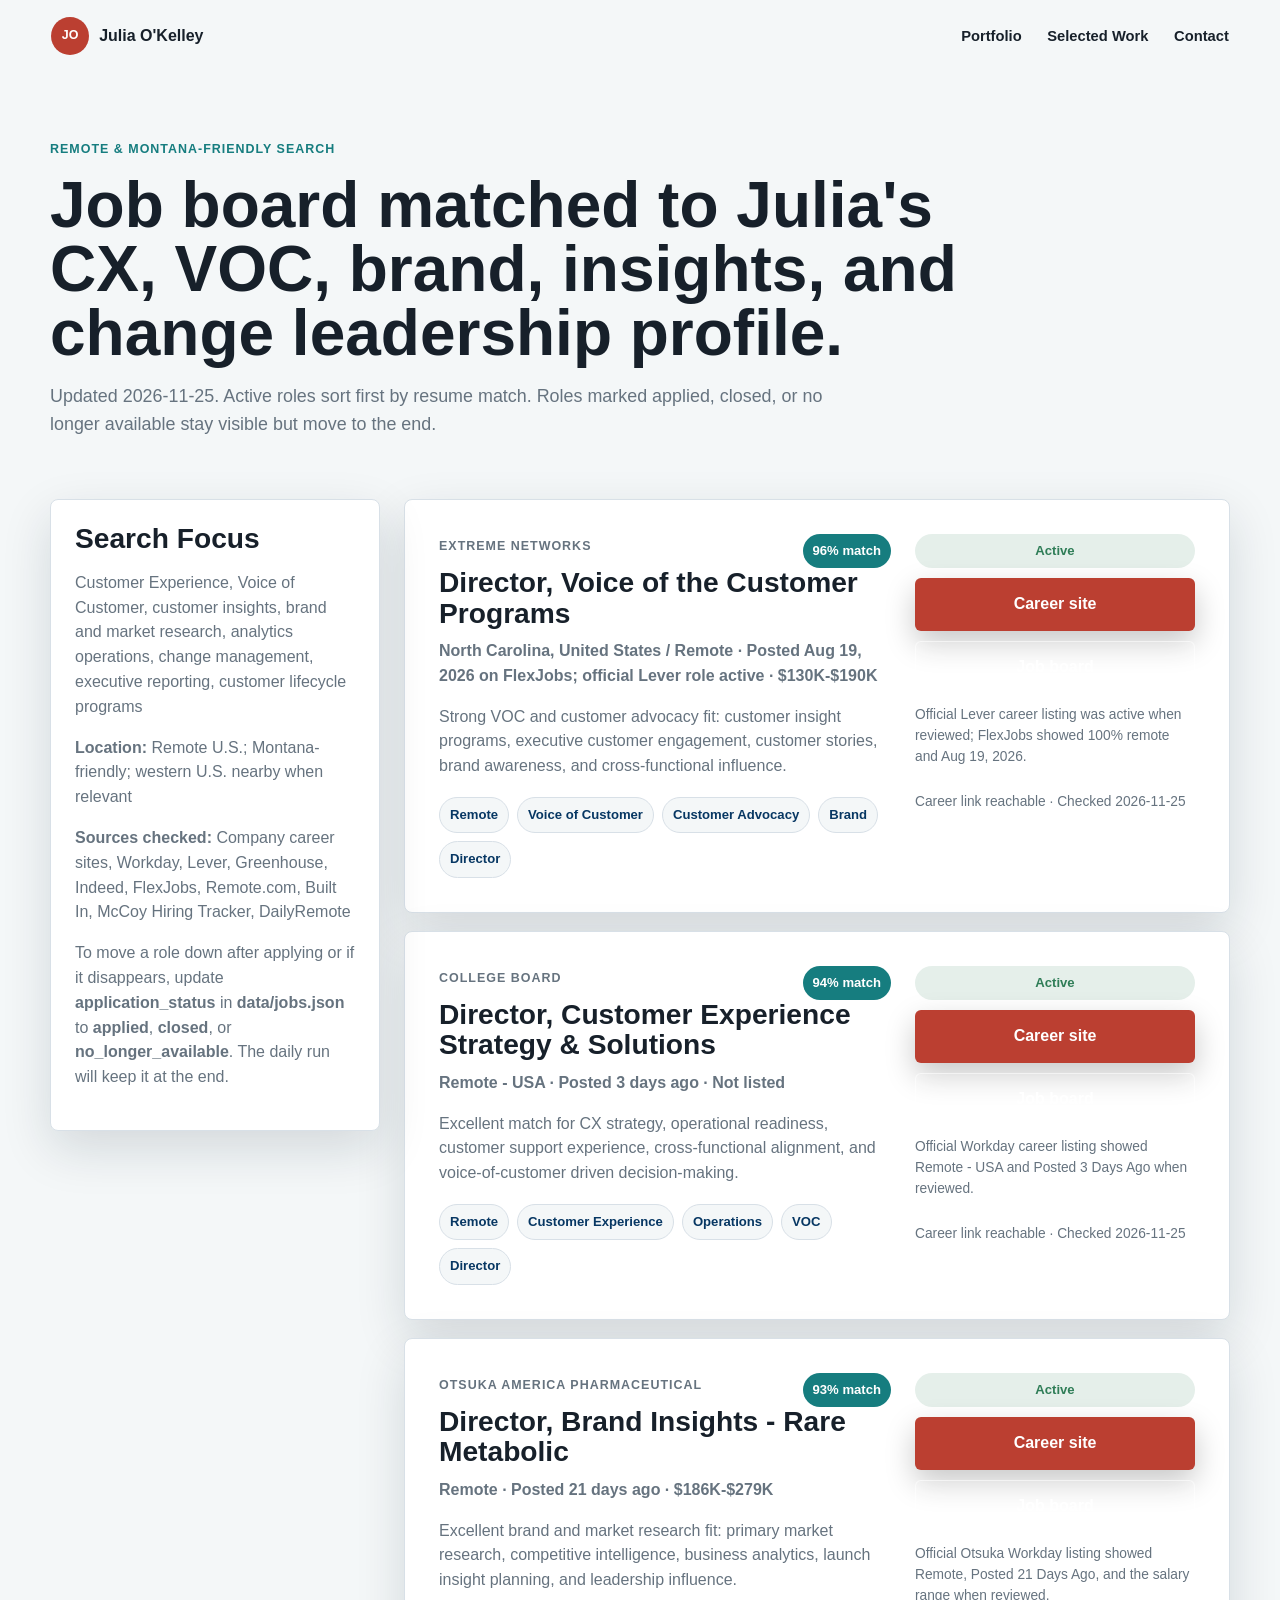
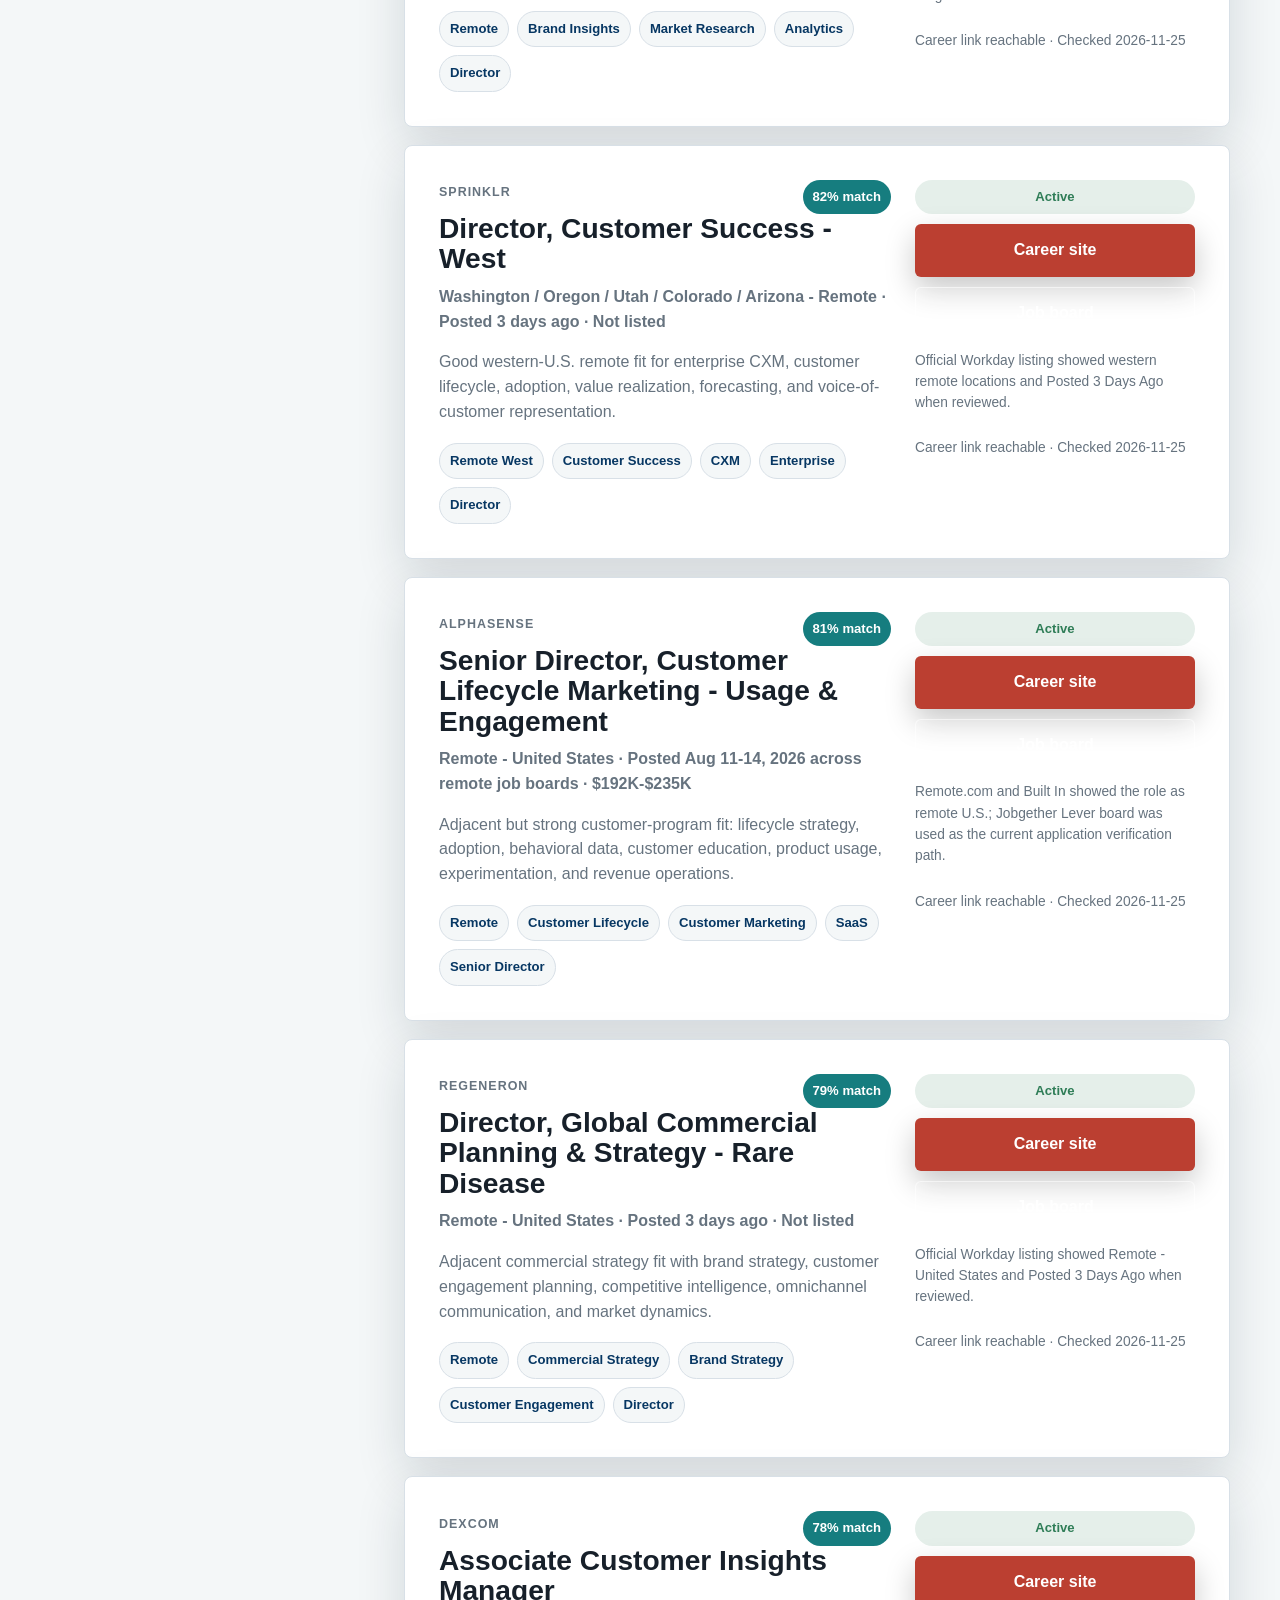
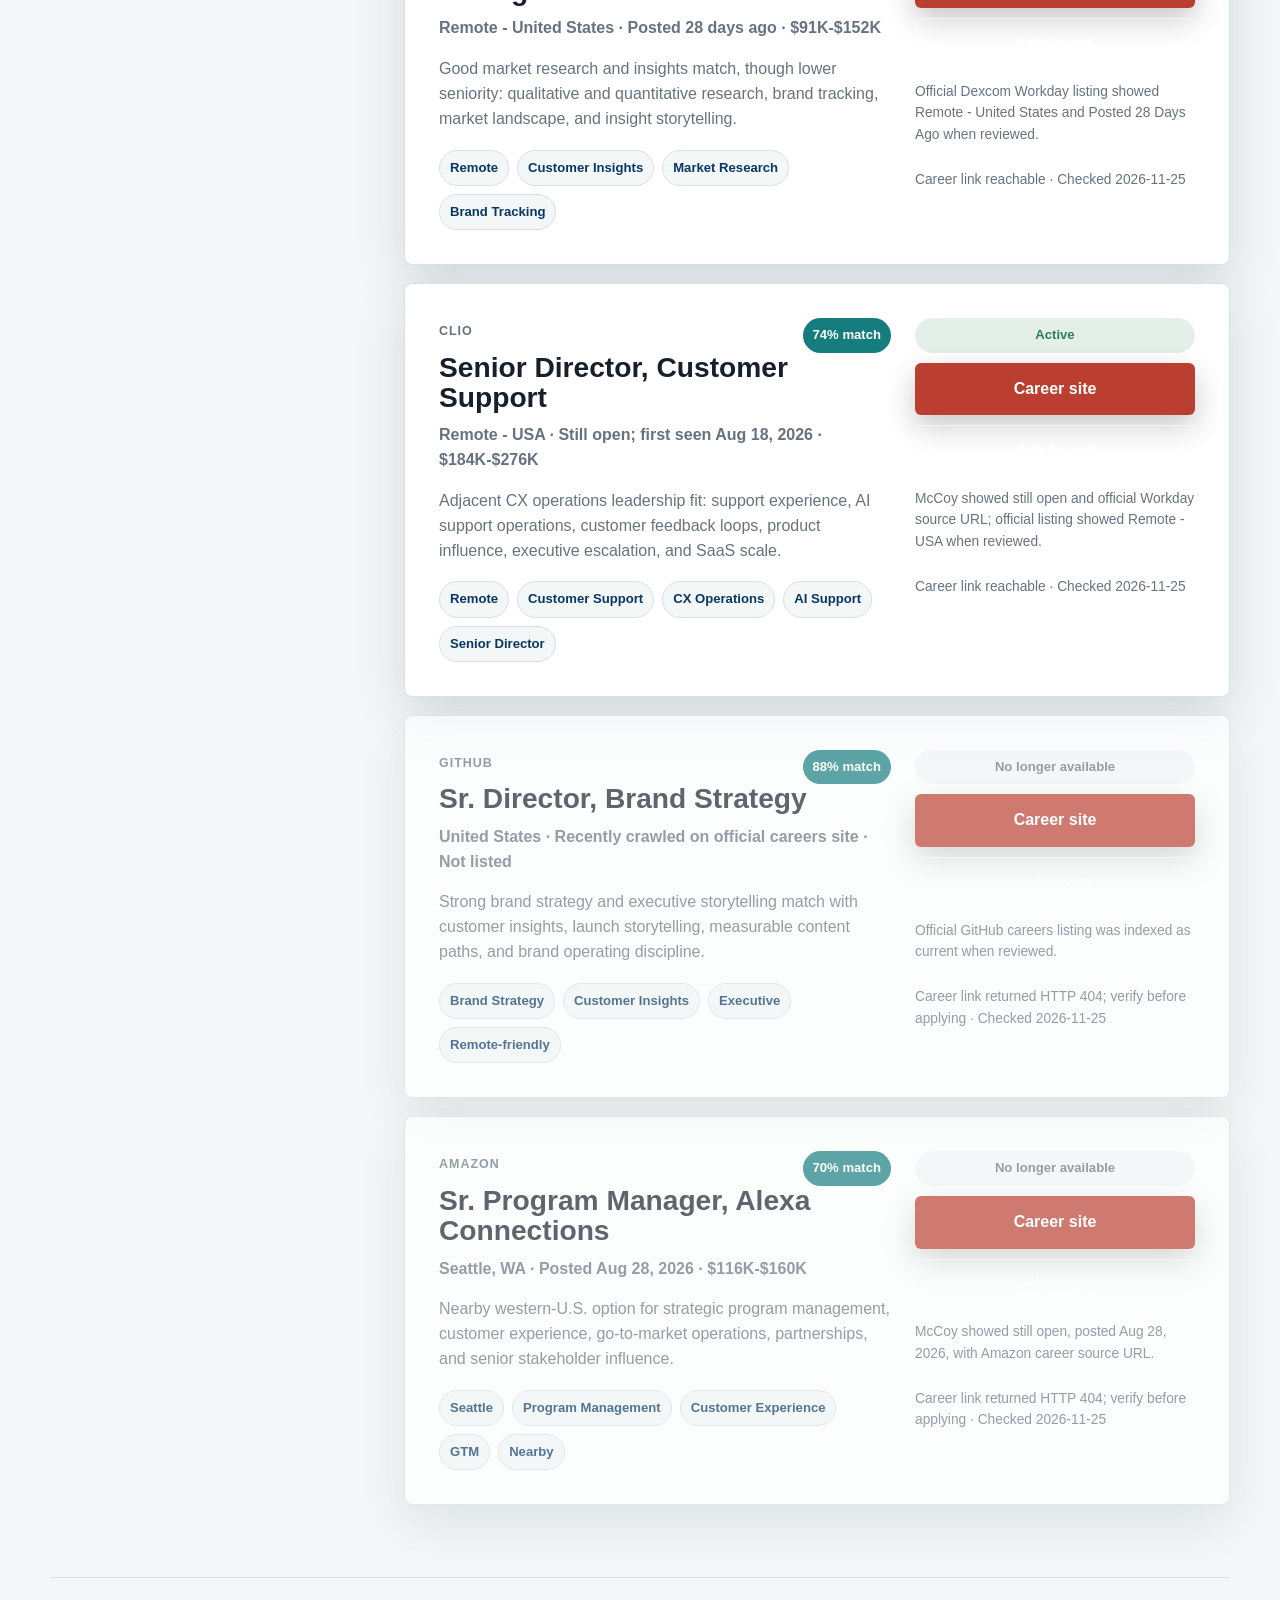
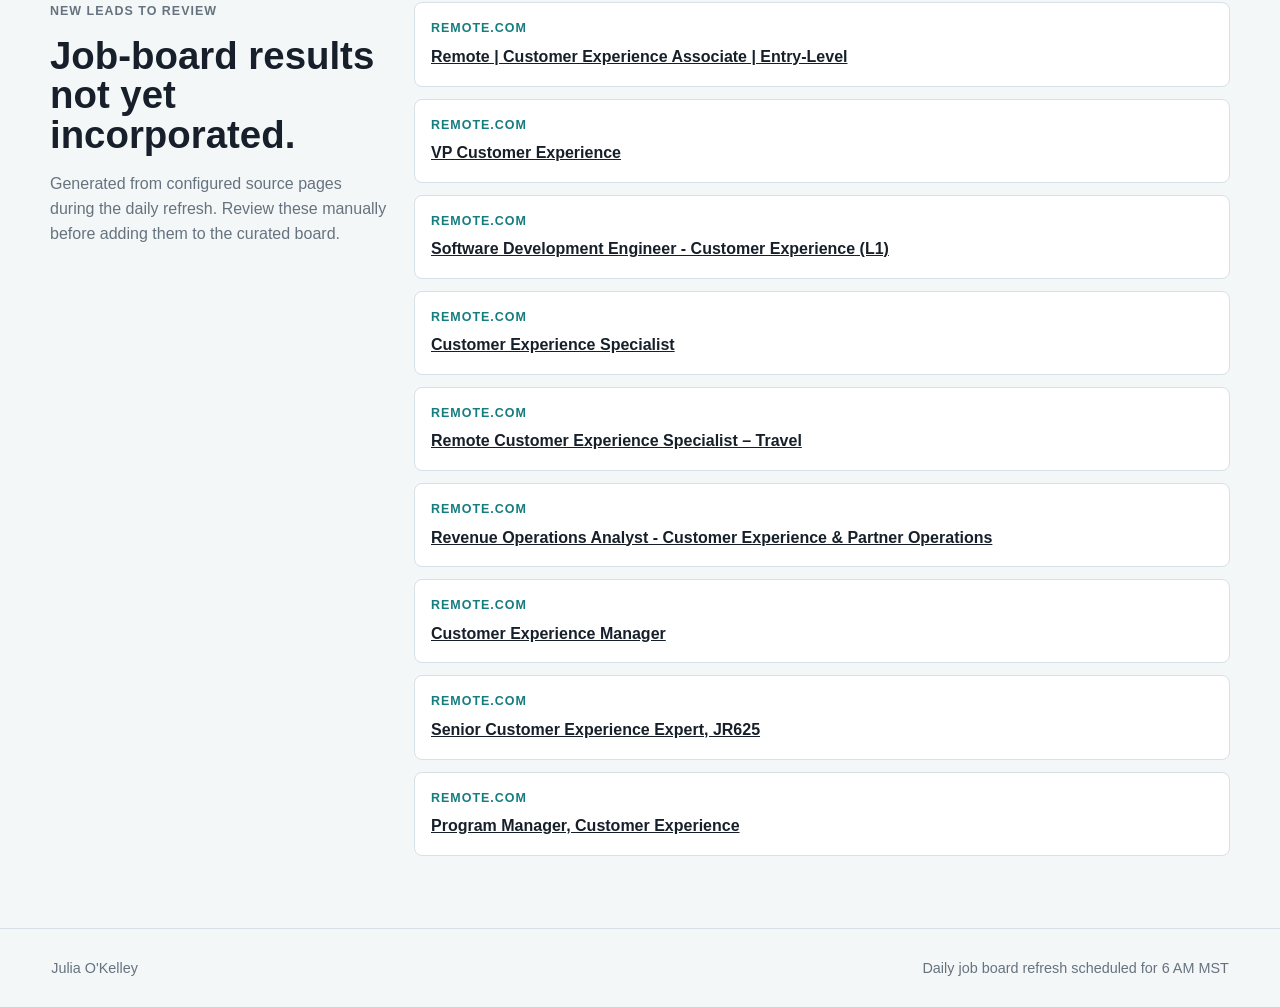
==== commit 4f5f3df8: "Refresh job board" ====
--- a/jobs.html
+++ b/jobs.html
@@ -29,7 +29,7 @@
         <p class="eyebrow">Remote &amp; Montana-Friendly Search</p>
         <h1>Job board matched to Julia's CX, VOC, brand, insights, and change leadership profile.</h1>
         <p>
-          Updated 2026-11-24. Active roles sort first by resume match. Roles marked applied, closed, or no longer available stay visible but move to the end.
+          Updated 2026-11-25. Active roles sort first by resume match. Roles marked applied, closed, or no longer available stay visible but move to the end.
         </p>
       </section>
 
@@ -65,7 +65,7 @@
               <a class="button primary" href="https://jobs.lever.co/extremenetworks/3e6ec458-8ec2-43b3-b0a4-d075f514a381" target="_blank" rel="noopener noreferrer">Career site</a>
               <a class="button secondary" href="https://www.flexjobs.com/gjw/extreme_networks/director-voice-of-the-customer-programs/publicjobs?id=cc8c1f6b-25f3-42d7-bf24-5f7de88fae2e" target="_blank" rel="noopener noreferrer">Job board</a>
               <p>Official Lever career listing was active when reviewed; FlexJobs showed 100% remote and Aug 19, 2026.</p>
-              <small>Career link reachable &middot; Checked 2026-11-24</small>
+              <small>Career link reachable &middot; Checked 2026-11-25</small>
             </div>
           </article>
 
@@ -91,7 +91,7 @@
               <a class="button primary" href="https://collegeboard.wd1.myworkdayjobs.com/en-US/Careers/job/Director--Customer-Experience-Strategy---Solutions_REQ002737" target="_blank" rel="noopener noreferrer">Career site</a>
               <a class="button secondary" href="https://collegeboard.wd1.myworkdayjobs.com/en-US/Careers/job/Director--Customer-Experience-Strategy---Solutions_REQ002737" target="_blank" rel="noopener noreferrer">Job board</a>
               <p>Official Workday career listing showed Remote - USA and Posted 3 Days Ago when reviewed.</p>
-              <small>Career link reachable &middot; Checked 2026-11-24</small>
+              <small>Career link reachable &middot; Checked 2026-11-25</small>
             </div>
           </article>
 
@@ -117,7 +117,7 @@
               <a class="button primary" href="https://vhr-otsuka.wd1.myworkdayjobs.com/en-US/External/job/Director--Brand-Insights---Rare-Metabolic_R12685" target="_blank" rel="noopener noreferrer">Career site</a>
               <a class="button secondary" href="https://biopharma-careers.com/jobs/director-brand-insights-rare-metabolic-otsuka-america-pharmaceutical-inc-130980" target="_blank" rel="noopener noreferrer">Job board</a>
               <p>Official Otsuka Workday listing showed Remote, Posted 21 Days Ago, and the salary range when reviewed.</p>
-              <small>Career link reachable &middot; Checked 2026-11-24</small>
+              <small>Career link reachable &middot; Checked 2026-11-25</small>
             </div>
           </article>
 
@@ -143,7 +143,7 @@
               <a class="button primary" href="https://sprinklr.wd1.myworkdayjobs.com/careers/job/United-States---Washington---Remote/Director--Customer-Success---West_113035-JOB" target="_blank" rel="noopener noreferrer">Career site</a>
               <a class="button secondary" href="https://sprinklr.wd1.myworkdayjobs.com/careers/job/United-States---Washington---Remote/Director--Customer-Success---West_113035-JOB" target="_blank" rel="noopener noreferrer">Job board</a>
               <p>Official Workday listing showed western remote locations and Posted 3 Days Ago when reviewed.</p>
-              <small>Career link reachable &middot; Checked 2026-11-24</small>
+              <small>Career link reachable &middot; Checked 2026-11-25</small>
             </div>
           </article>
 
@@ -169,7 +169,7 @@
               <a class="button primary" href="https://jobs.lever.co/jobgether/?location=US" target="_blank" rel="noopener noreferrer">Career site</a>
               <a class="button secondary" href="https://remote.com/jobs/alphasense-c1d69ith/senior-director-customer-lifecycle-marketing-usage-engagement-j1co5e4f" target="_blank" rel="noopener noreferrer">Job board</a>
               <p>Remote.com and Built In showed the role as remote U.S.; Jobgether Lever board was used as the current application verification path.</p>
-              <small>Career link reachable &middot; Checked 2026-11-24</small>
+              <small>Career link reachable &middot; Checked 2026-11-25</small>
             </div>
           </article>
 
@@ -195,7 +195,7 @@
               <a class="button primary" href="https://regeneron.wd1.myworkdayjobs.com/careers/job/remote---united-states/director--global-commercial-planning---strategy--rare-disease-_r49561" target="_blank" rel="noopener noreferrer">Career site</a>
               <a class="button secondary" href="https://regeneron.wd1.myworkdayjobs.com/careers/job/remote---united-states/director--global-commercial-planning---strategy--rare-disease-_r49561" target="_blank" rel="noopener noreferrer">Job board</a>
               <p>Official Workday listing showed Remote - United States and Posted 3 Days Ago when reviewed.</p>
-              <small>Career link reachable &middot; Checked 2026-11-24</small>
+              <small>Career link reachable &middot; Checked 2026-11-25</small>
             </div>
           </article>
 
@@ -220,7 +220,7 @@
               <a class="button primary" href="https://dexcom.wd1.myworkdayjobs.com/en-US/dexcom/job/Remote---United-States/Associate-Customer-Insights-Manager_JR119543" target="_blank" rel="noopener noreferrer">Career site</a>
               <a class="button secondary" href="https://dexcom.wd1.myworkdayjobs.com/en-US/dexcom/job/Remote---United-States/Associate-Customer-Insights-Manager_JR119543" target="_blank" rel="noopener noreferrer">Job board</a>
               <p>Official Dexcom Workday listing showed Remote - United States and Posted 28 Days Ago when reviewed.</p>
-              <small>Career link reachable &middot; Checked 2026-11-24</small>
+              <small>Career link reachable &middot; Checked 2026-11-25</small>
             </div>
           </article>
 
@@ -246,7 +246,7 @@
               <a class="button primary" href="https://clio.wd3.myworkdayjobs.com/cliocareersite/job/remote---usa/senior-director--customer-support_req-4978" target="_blank" rel="noopener noreferrer">Career site</a>
               <a class="button secondary" href="https://tracker.mccoy.io/postings/clio%3AREQ-4978" target="_blank" rel="noopener noreferrer">Job board</a>
               <p>McCoy showed still open and official Workday source URL; official listing showed Remote - USA when reviewed.</p>
-              <small>Career link reachable &middot; Checked 2026-11-24</small>
+              <small>Career link reachable &middot; Checked 2026-11-25</small>
             </div>
           </article>
 
@@ -271,7 +271,7 @@
               <a class="button primary" href="https://www.github.careers/careers-home/jobs/5706?lang=en-us" target="_blank" rel="noopener noreferrer">Career site</a>
               <a class="button secondary" href="https://www.github.careers/careers-home/jobs/5706?lang=en-us" target="_blank" rel="noopener noreferrer">Job board</a>
               <p>Official GitHub careers listing was indexed as current when reviewed.</p>
-              <small>Career link returned HTTP 404; verify before applying &middot; Checked 2026-11-24</small>
+              <small>Career link returned HTTP 404; verify before applying &middot; Checked 2026-11-25</small>
             </div>
           </article>
 
@@ -297,7 +297,7 @@
               <a class="button primary" href="https://www.amazon.jobs/en/jobs/10519718/sr-program-manager-alexa-connections" target="_blank" rel="noopener noreferrer">Career site</a>
               <a class="button secondary" href="https://tracker.mccoy.io/postings/amazon%3A10519718" target="_blank" rel="noopener noreferrer">Job board</a>
               <p>McCoy showed still open, posted Aug 28, 2026, with Amazon career source URL.</p>
-              <small>Career link returned HTTP 404; verify before applying &middot; Checked 2026-11-24</small>
+              <small>Career link returned HTTP 404; verify before applying &middot; Checked 2026-11-25</small>
             </div>
           </article>
         </div>
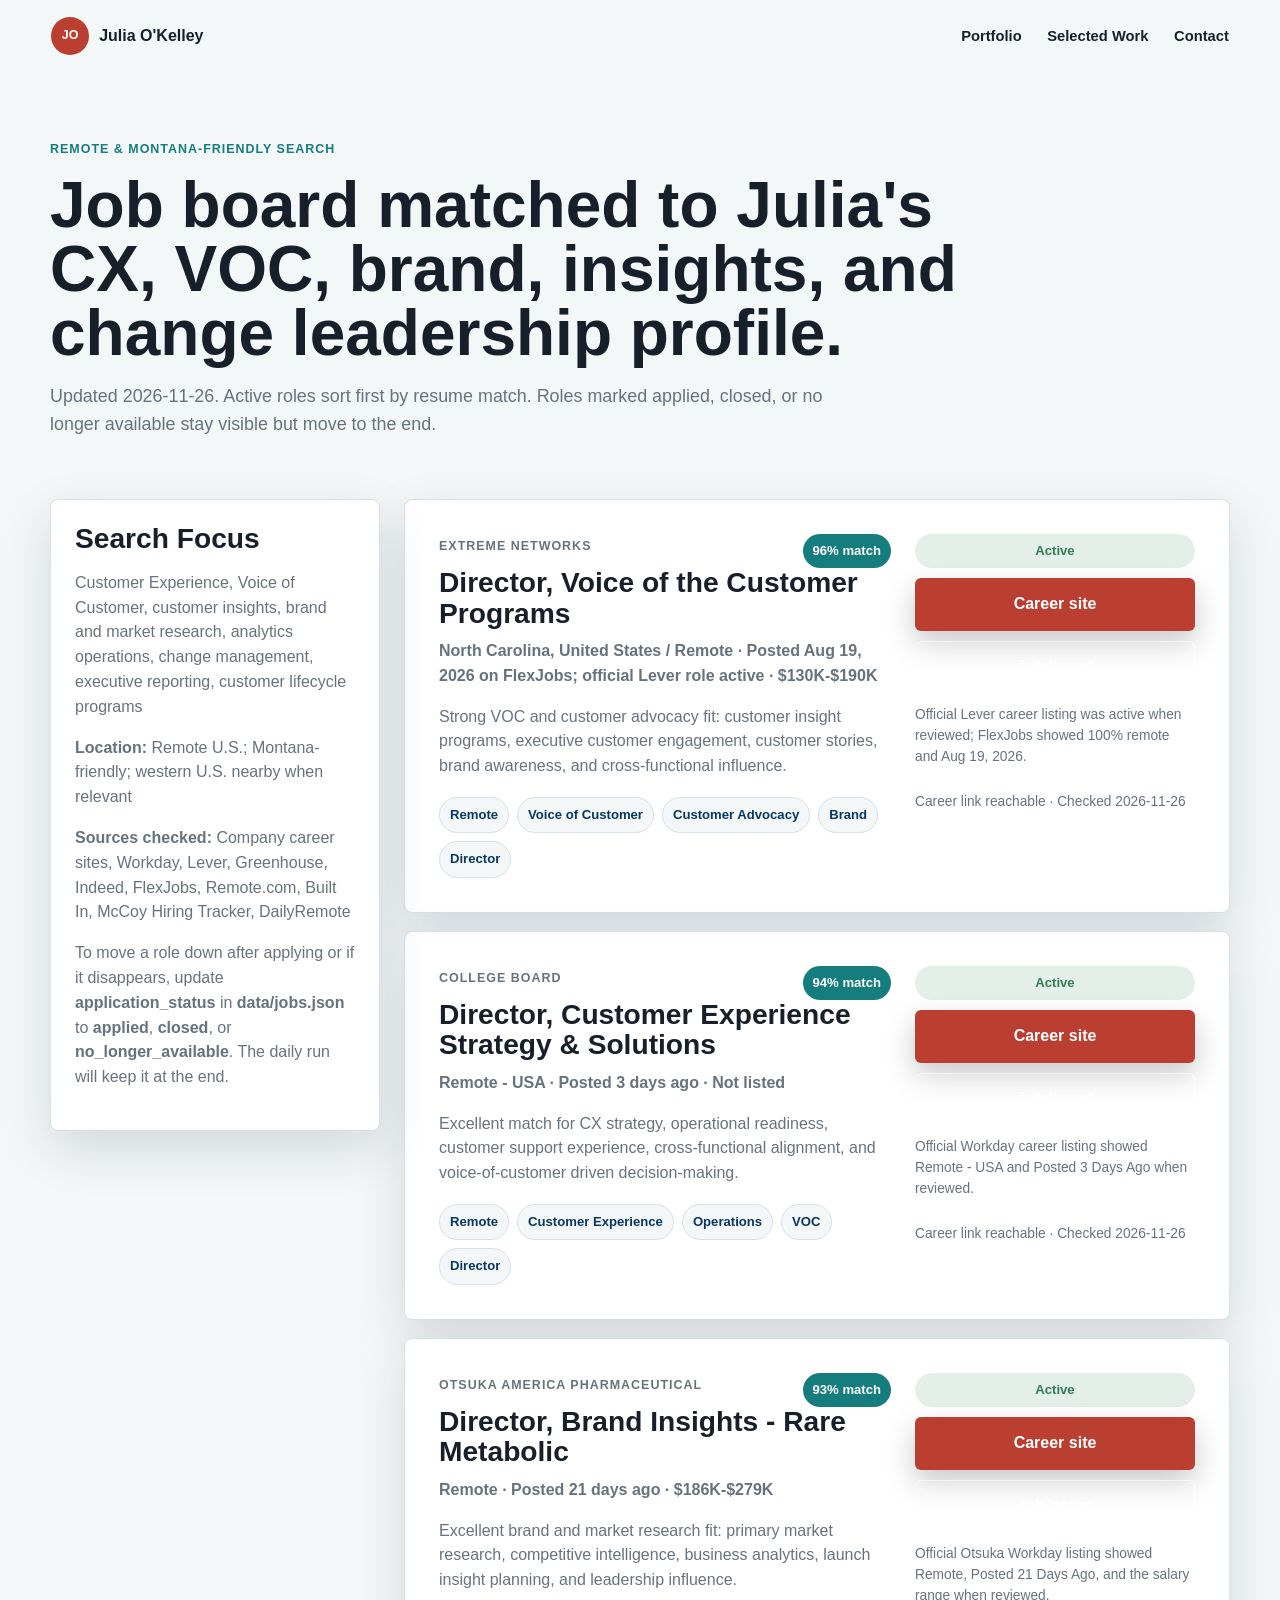
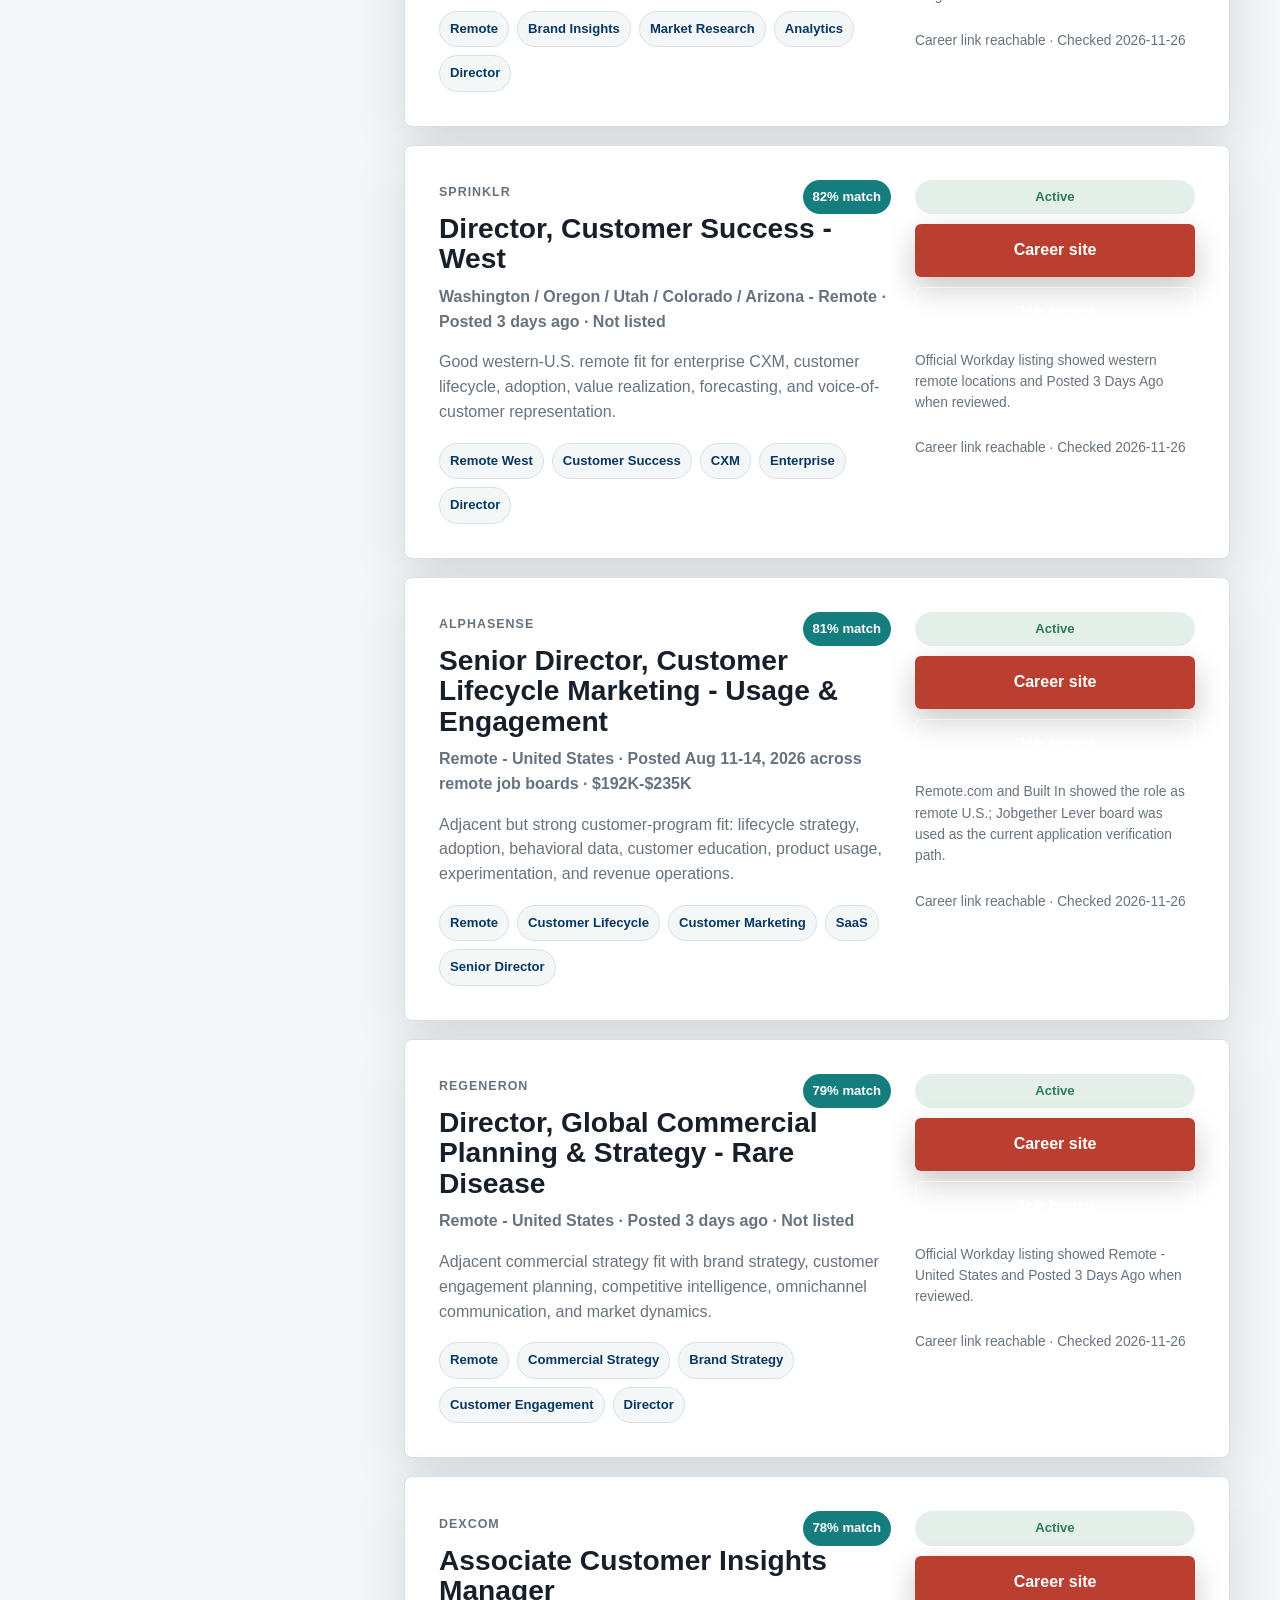
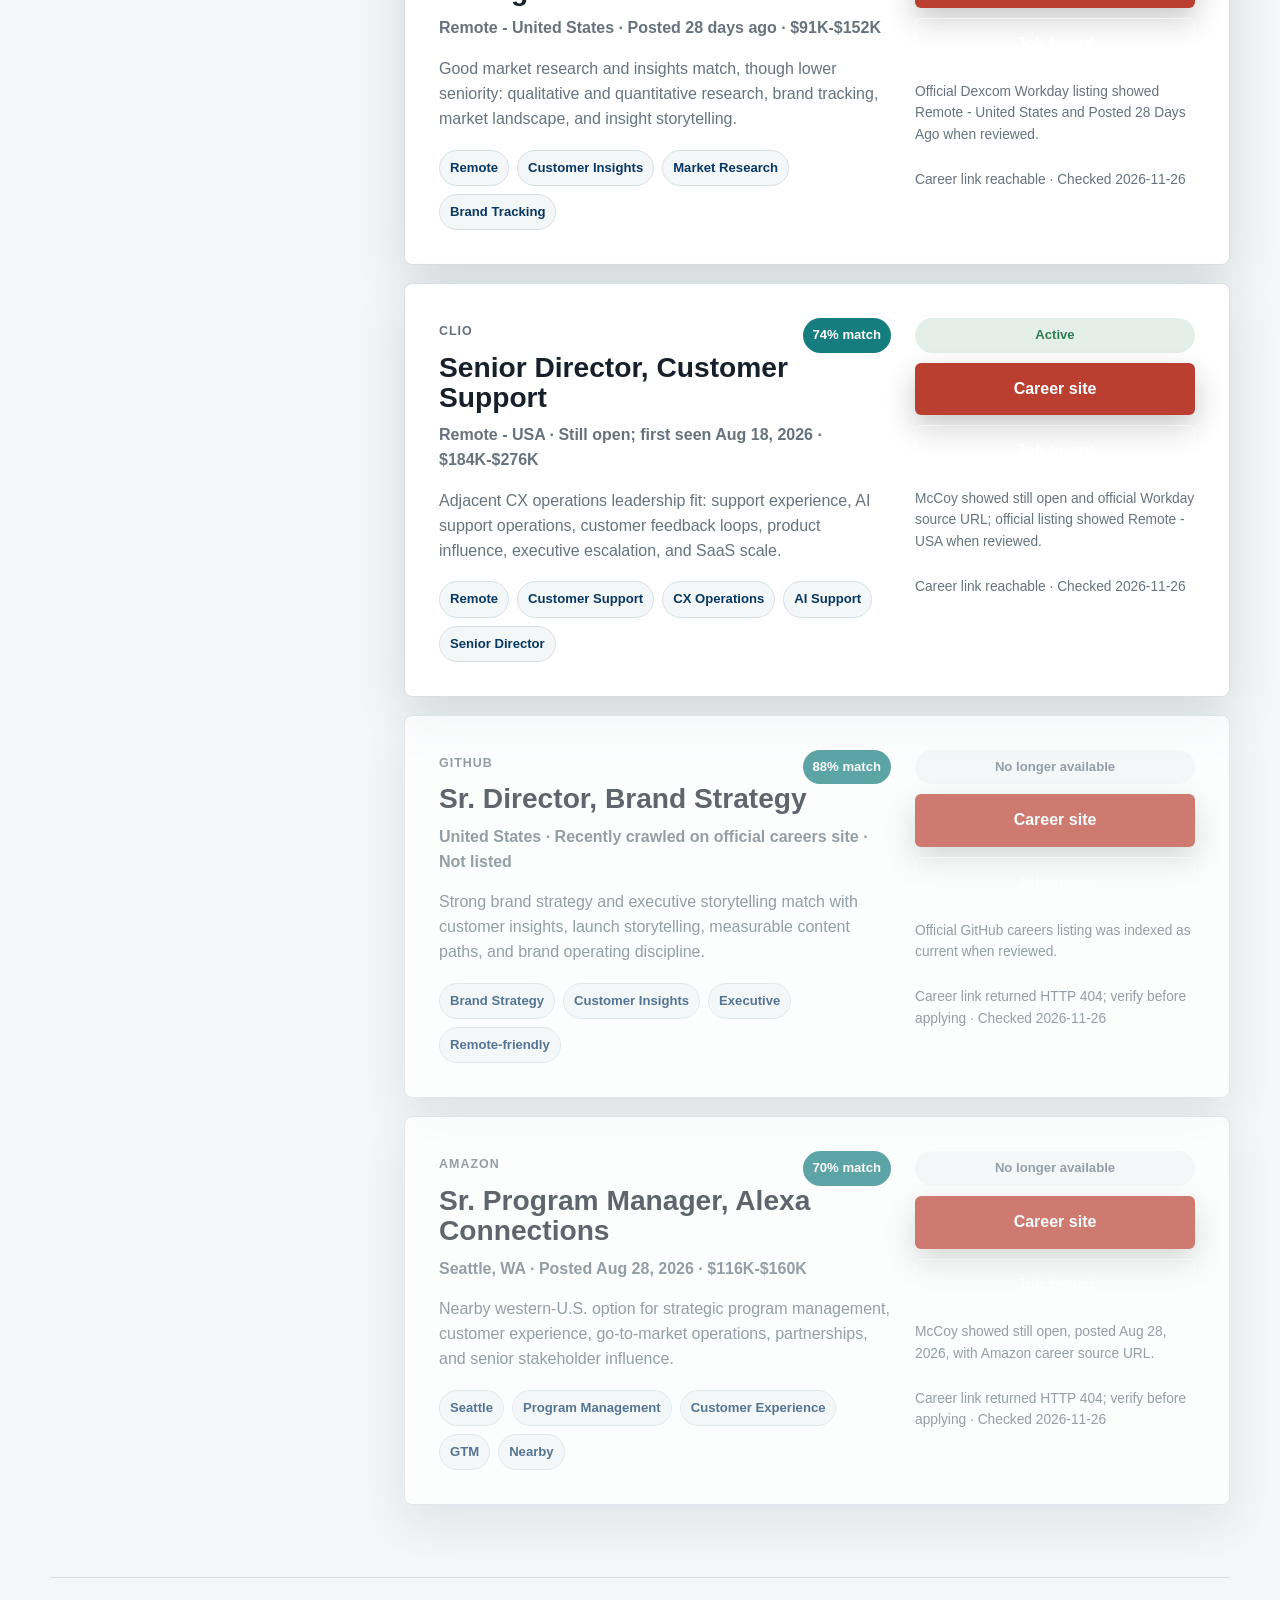
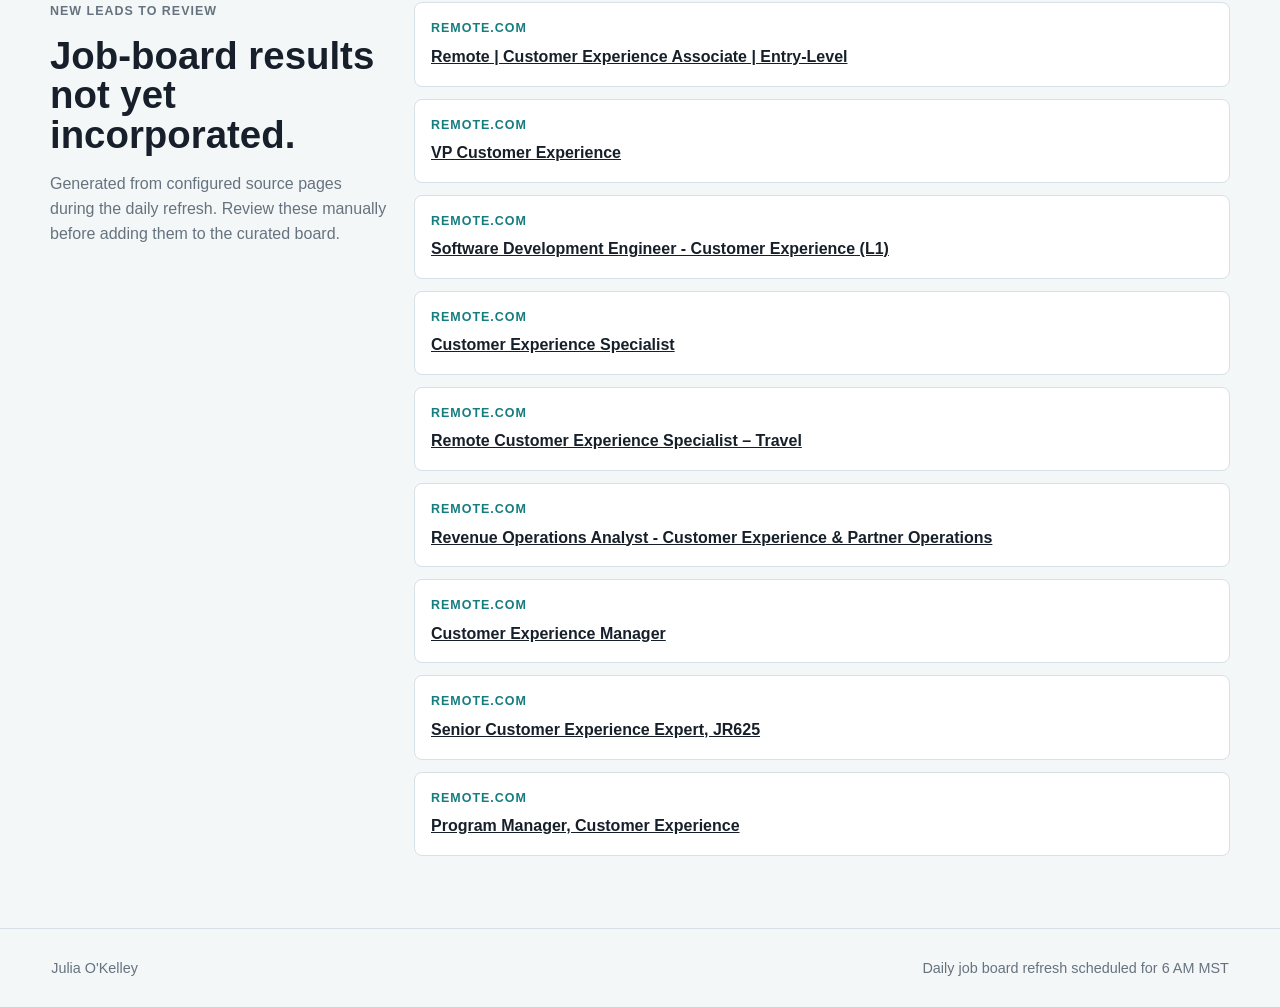
==== commit 3fccefad: "Refresh job board" ====
--- a/jobs.html
+++ b/jobs.html
@@ -29,7 +29,7 @@
         <p class="eyebrow">Remote &amp; Montana-Friendly Search</p>
         <h1>Job board matched to Julia's CX, VOC, brand, insights, and change leadership profile.</h1>
         <p>
-          Updated 2026-11-25. Active roles sort first by resume match. Roles marked applied, closed, or no longer available stay visible but move to the end.
+          Updated 2026-11-26. Active roles sort first by resume match. Roles marked applied, closed, or no longer available stay visible but move to the end.
         </p>
       </section>
 
@@ -65,7 +65,7 @@
               <a class="button primary" href="https://jobs.lever.co/extremenetworks/3e6ec458-8ec2-43b3-b0a4-d075f514a381" target="_blank" rel="noopener noreferrer">Career site</a>
               <a class="button secondary" href="https://www.flexjobs.com/gjw/extreme_networks/director-voice-of-the-customer-programs/publicjobs?id=cc8c1f6b-25f3-42d7-bf24-5f7de88fae2e" target="_blank" rel="noopener noreferrer">Job board</a>
               <p>Official Lever career listing was active when reviewed; FlexJobs showed 100% remote and Aug 19, 2026.</p>
-              <small>Career link reachable &middot; Checked 2026-11-25</small>
+              <small>Career link reachable &middot; Checked 2026-11-26</small>
             </div>
           </article>
 
@@ -91,7 +91,7 @@
               <a class="button primary" href="https://collegeboard.wd1.myworkdayjobs.com/en-US/Careers/job/Director--Customer-Experience-Strategy---Solutions_REQ002737" target="_blank" rel="noopener noreferrer">Career site</a>
               <a class="button secondary" href="https://collegeboard.wd1.myworkdayjobs.com/en-US/Careers/job/Director--Customer-Experience-Strategy---Solutions_REQ002737" target="_blank" rel="noopener noreferrer">Job board</a>
               <p>Official Workday career listing showed Remote - USA and Posted 3 Days Ago when reviewed.</p>
-              <small>Career link reachable &middot; Checked 2026-11-25</small>
+              <small>Career link reachable &middot; Checked 2026-11-26</small>
             </div>
           </article>
 
@@ -117,7 +117,7 @@
               <a class="button primary" href="https://vhr-otsuka.wd1.myworkdayjobs.com/en-US/External/job/Director--Brand-Insights---Rare-Metabolic_R12685" target="_blank" rel="noopener noreferrer">Career site</a>
               <a class="button secondary" href="https://biopharma-careers.com/jobs/director-brand-insights-rare-metabolic-otsuka-america-pharmaceutical-inc-130980" target="_blank" rel="noopener noreferrer">Job board</a>
               <p>Official Otsuka Workday listing showed Remote, Posted 21 Days Ago, and the salary range when reviewed.</p>
-              <small>Career link reachable &middot; Checked 2026-11-25</small>
+              <small>Career link reachable &middot; Checked 2026-11-26</small>
             </div>
           </article>
 
@@ -143,7 +143,7 @@
               <a class="button primary" href="https://sprinklr.wd1.myworkdayjobs.com/careers/job/United-States---Washington---Remote/Director--Customer-Success---West_113035-JOB" target="_blank" rel="noopener noreferrer">Career site</a>
               <a class="button secondary" href="https://sprinklr.wd1.myworkdayjobs.com/careers/job/United-States---Washington---Remote/Director--Customer-Success---West_113035-JOB" target="_blank" rel="noopener noreferrer">Job board</a>
               <p>Official Workday listing showed western remote locations and Posted 3 Days Ago when reviewed.</p>
-              <small>Career link reachable &middot; Checked 2026-11-25</small>
+              <small>Career link reachable &middot; Checked 2026-11-26</small>
             </div>
           </article>
 
@@ -169,7 +169,7 @@
               <a class="button primary" href="https://jobs.lever.co/jobgether/?location=US" target="_blank" rel="noopener noreferrer">Career site</a>
               <a class="button secondary" href="https://remote.com/jobs/alphasense-c1d69ith/senior-director-customer-lifecycle-marketing-usage-engagement-j1co5e4f" target="_blank" rel="noopener noreferrer">Job board</a>
               <p>Remote.com and Built In showed the role as remote U.S.; Jobgether Lever board was used as the current application verification path.</p>
-              <small>Career link reachable &middot; Checked 2026-11-25</small>
+              <small>Career link reachable &middot; Checked 2026-11-26</small>
             </div>
           </article>
 
@@ -195,7 +195,7 @@
               <a class="button primary" href="https://regeneron.wd1.myworkdayjobs.com/careers/job/remote---united-states/director--global-commercial-planning---strategy--rare-disease-_r49561" target="_blank" rel="noopener noreferrer">Career site</a>
               <a class="button secondary" href="https://regeneron.wd1.myworkdayjobs.com/careers/job/remote---united-states/director--global-commercial-planning---strategy--rare-disease-_r49561" target="_blank" rel="noopener noreferrer">Job board</a>
               <p>Official Workday listing showed Remote - United States and Posted 3 Days Ago when reviewed.</p>
-              <small>Career link reachable &middot; Checked 2026-11-25</small>
+              <small>Career link reachable &middot; Checked 2026-11-26</small>
             </div>
           </article>
 
@@ -220,7 +220,7 @@
               <a class="button primary" href="https://dexcom.wd1.myworkdayjobs.com/en-US/dexcom/job/Remote---United-States/Associate-Customer-Insights-Manager_JR119543" target="_blank" rel="noopener noreferrer">Career site</a>
               <a class="button secondary" href="https://dexcom.wd1.myworkdayjobs.com/en-US/dexcom/job/Remote---United-States/Associate-Customer-Insights-Manager_JR119543" target="_blank" rel="noopener noreferrer">Job board</a>
               <p>Official Dexcom Workday listing showed Remote - United States and Posted 28 Days Ago when reviewed.</p>
-              <small>Career link reachable &middot; Checked 2026-11-25</small>
+              <small>Career link reachable &middot; Checked 2026-11-26</small>
             </div>
           </article>
 
@@ -246,7 +246,7 @@
               <a class="button primary" href="https://clio.wd3.myworkdayjobs.com/cliocareersite/job/remote---usa/senior-director--customer-support_req-4978" target="_blank" rel="noopener noreferrer">Career site</a>
               <a class="button secondary" href="https://tracker.mccoy.io/postings/clio%3AREQ-4978" target="_blank" rel="noopener noreferrer">Job board</a>
               <p>McCoy showed still open and official Workday source URL; official listing showed Remote - USA when reviewed.</p>
-              <small>Career link reachable &middot; Checked 2026-11-25</small>
+              <small>Career link reachable &middot; Checked 2026-11-26</small>
             </div>
           </article>
 
@@ -271,7 +271,7 @@
               <a class="button primary" href="https://www.github.careers/careers-home/jobs/5706?lang=en-us" target="_blank" rel="noopener noreferrer">Career site</a>
               <a class="button secondary" href="https://www.github.careers/careers-home/jobs/5706?lang=en-us" target="_blank" rel="noopener noreferrer">Job board</a>
               <p>Official GitHub careers listing was indexed as current when reviewed.</p>
-              <small>Career link returned HTTP 404; verify before applying &middot; Checked 2026-11-25</small>
+              <small>Career link returned HTTP 404; verify before applying &middot; Checked 2026-11-26</small>
             </div>
           </article>
 
@@ -297,7 +297,7 @@
               <a class="button primary" href="https://www.amazon.jobs/en/jobs/10519718/sr-program-manager-alexa-connections" target="_blank" rel="noopener noreferrer">Career site</a>
               <a class="button secondary" href="https://tracker.mccoy.io/postings/amazon%3A10519718" target="_blank" rel="noopener noreferrer">Job board</a>
               <p>McCoy showed still open, posted Aug 28, 2026, with Amazon career source URL.</p>
-              <small>Career link returned HTTP 404; verify before applying &middot; Checked 2026-11-25</small>
+              <small>Career link returned HTTP 404; verify before applying &middot; Checked 2026-11-26</small>
             </div>
           </article>
         </div>
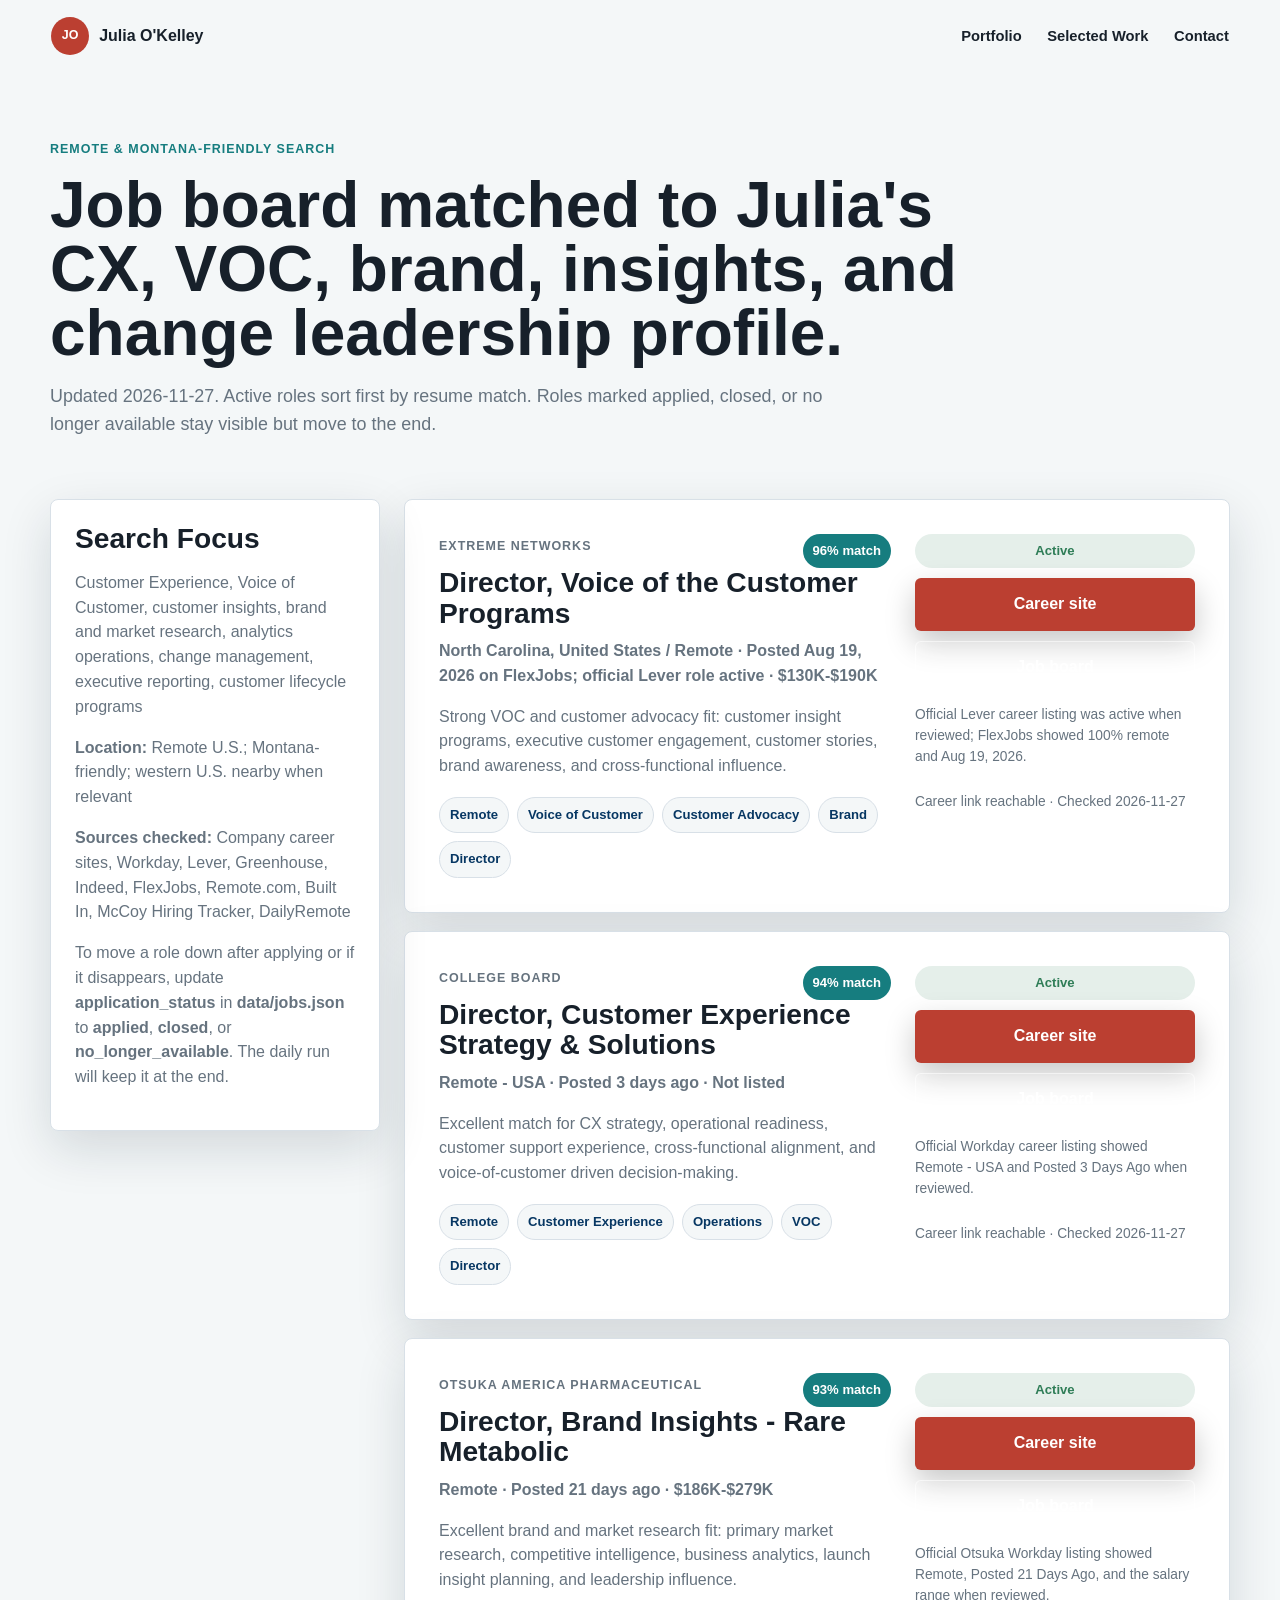
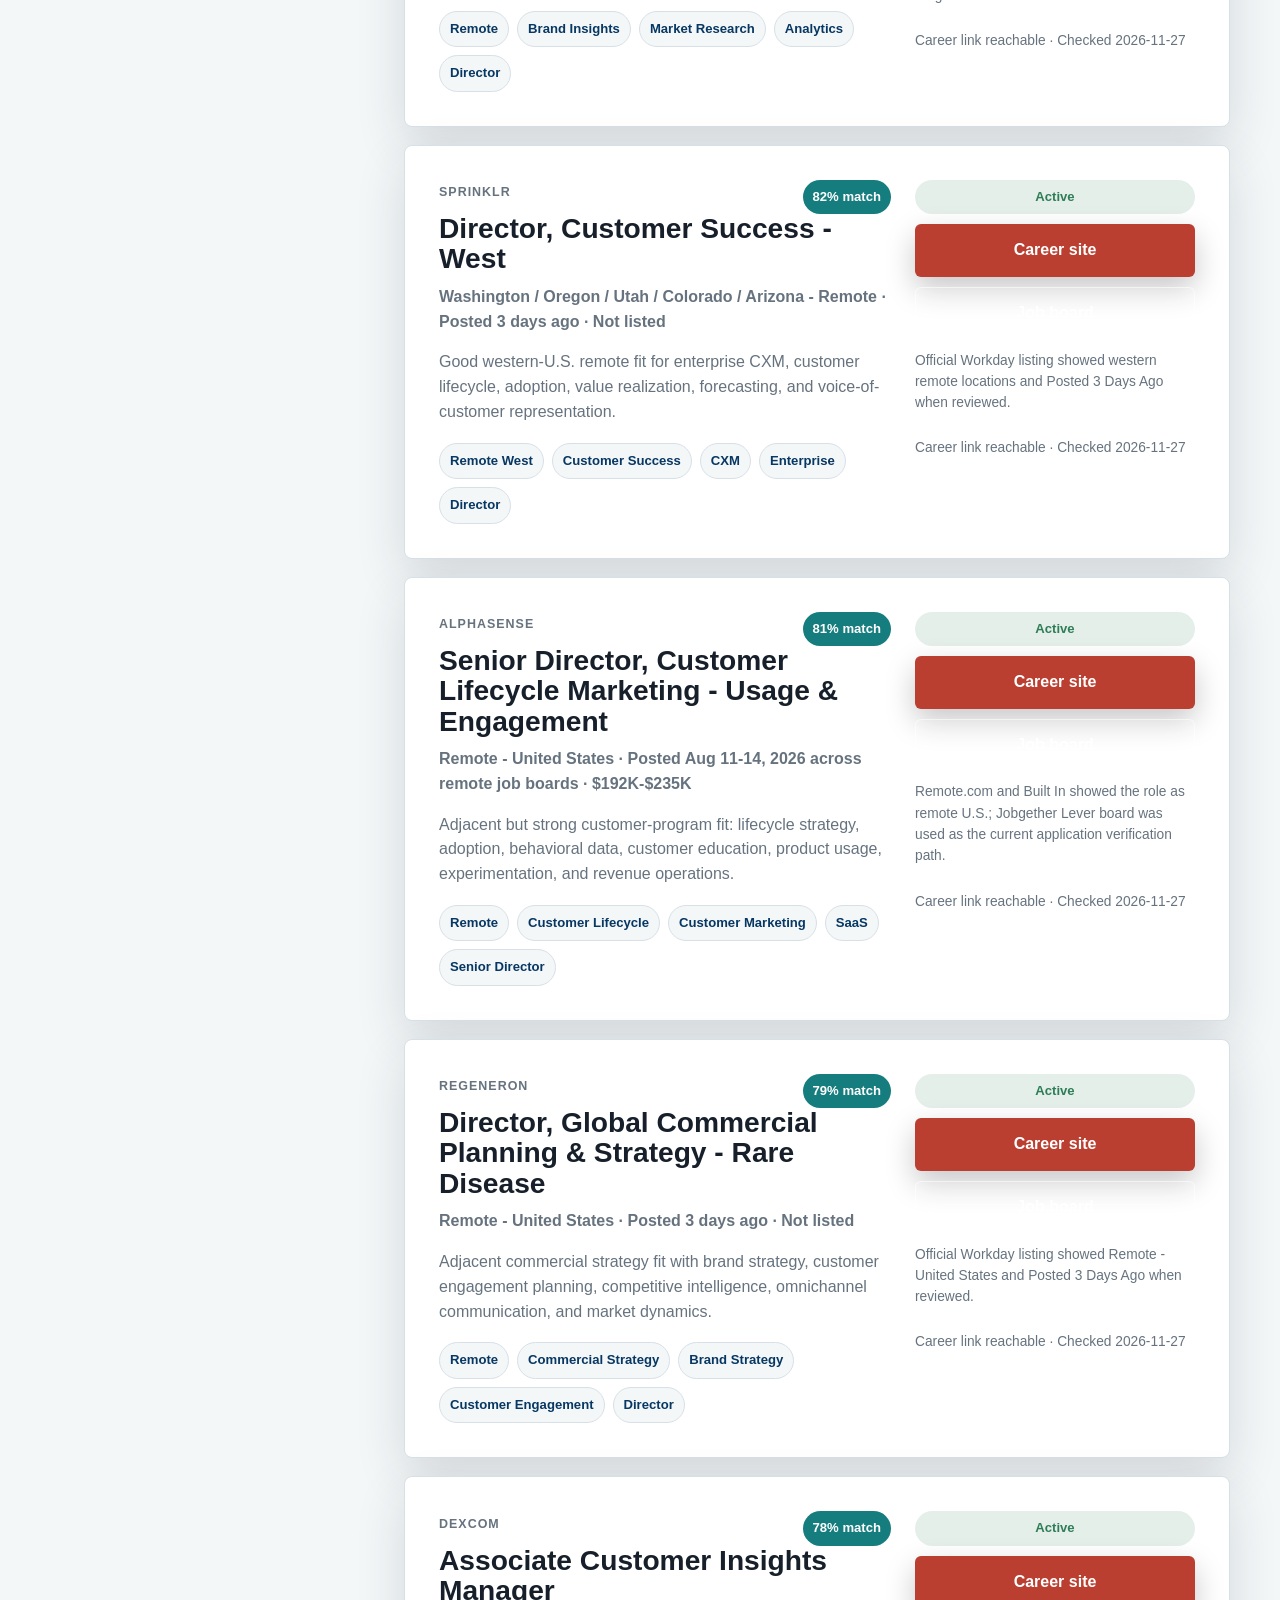
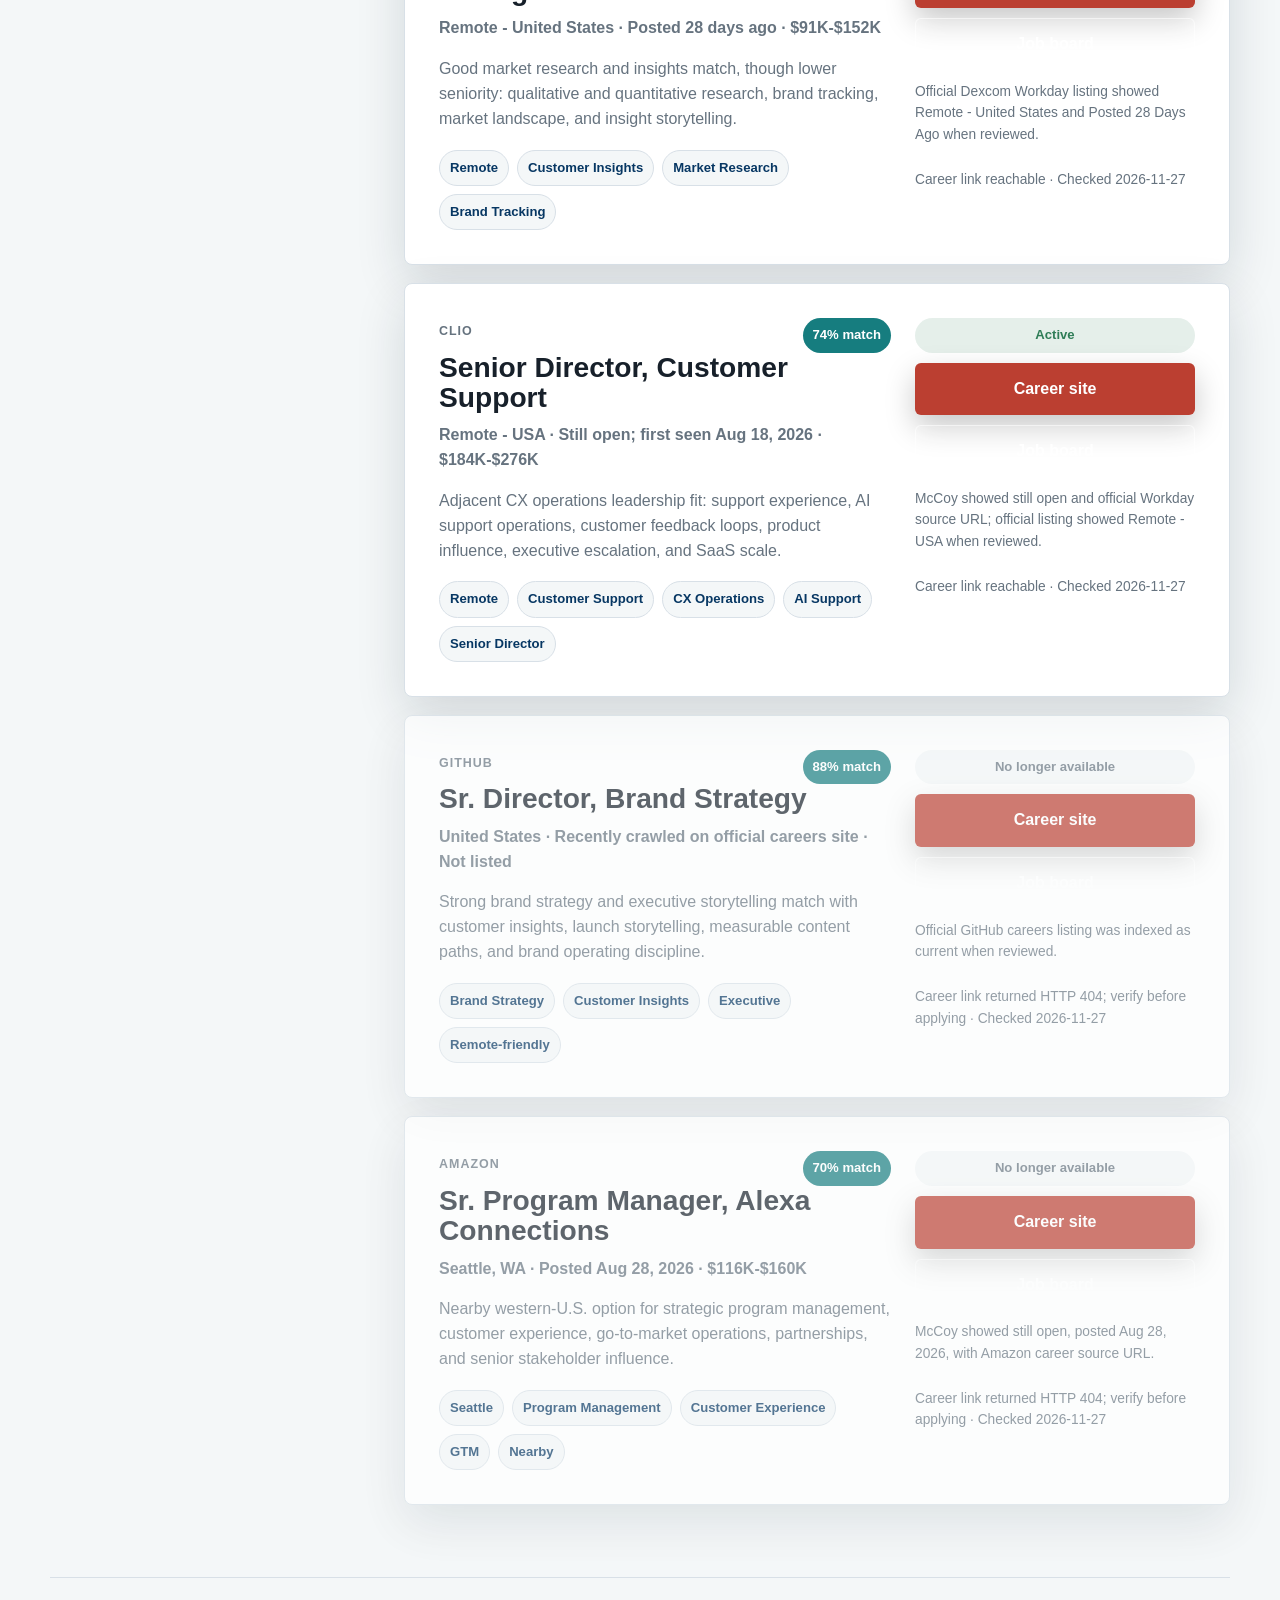
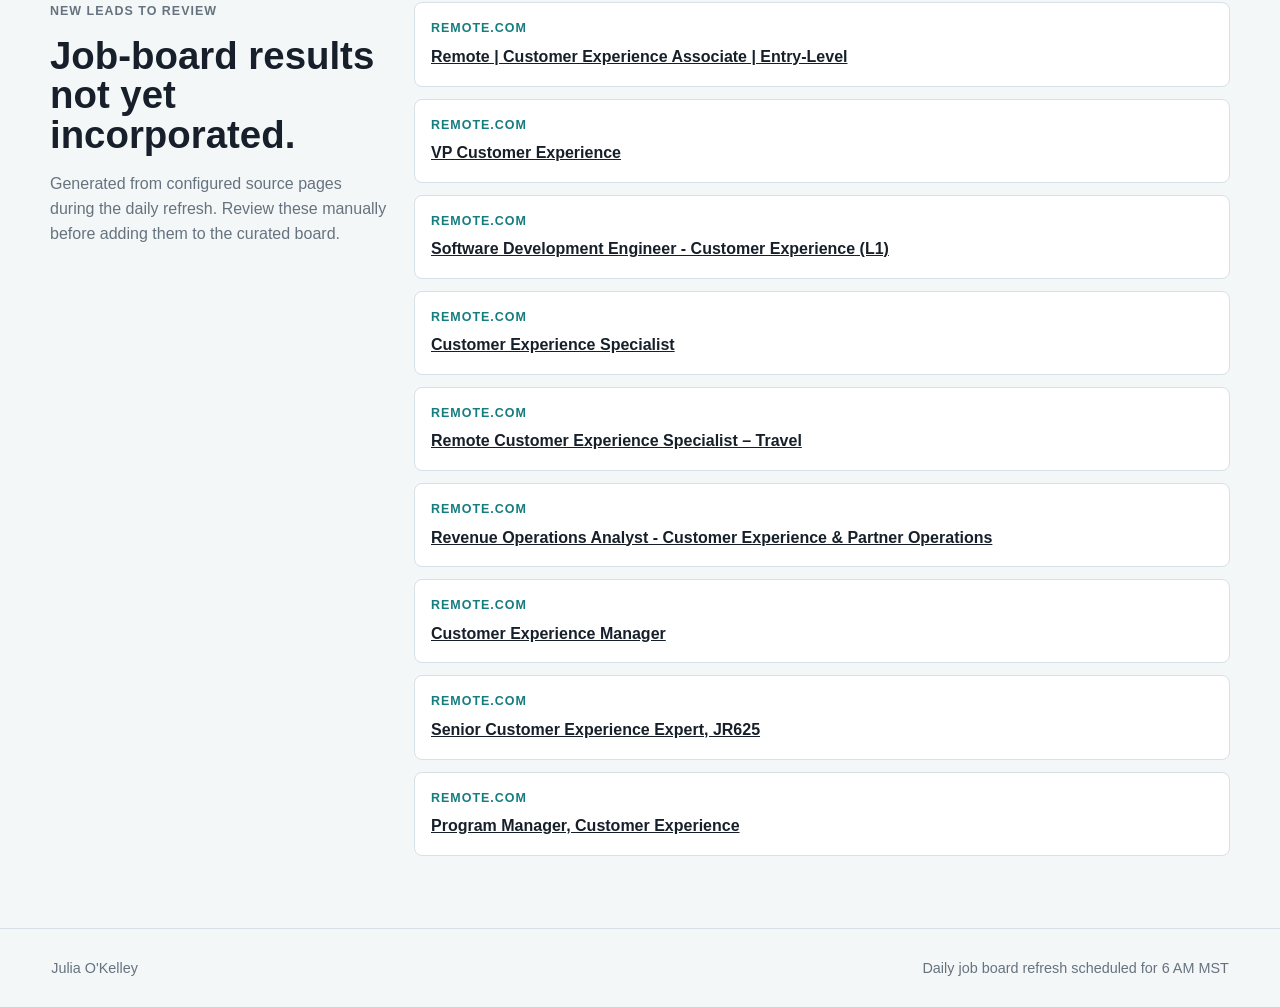
==== commit 6f074c50: "Refresh job board" ====
--- a/jobs.html
+++ b/jobs.html
@@ -29,7 +29,7 @@
         <p class="eyebrow">Remote &amp; Montana-Friendly Search</p>
         <h1>Job board matched to Julia's CX, VOC, brand, insights, and change leadership profile.</h1>
         <p>
-          Updated 2026-11-26. Active roles sort first by resume match. Roles marked applied, closed, or no longer available stay visible but move to the end.
+          Updated 2026-11-27. Active roles sort first by resume match. Roles marked applied, closed, or no longer available stay visible but move to the end.
         </p>
       </section>
 
@@ -65,7 +65,7 @@
               <a class="button primary" href="https://jobs.lever.co/extremenetworks/3e6ec458-8ec2-43b3-b0a4-d075f514a381" target="_blank" rel="noopener noreferrer">Career site</a>
               <a class="button secondary" href="https://www.flexjobs.com/gjw/extreme_networks/director-voice-of-the-customer-programs/publicjobs?id=cc8c1f6b-25f3-42d7-bf24-5f7de88fae2e" target="_blank" rel="noopener noreferrer">Job board</a>
               <p>Official Lever career listing was active when reviewed; FlexJobs showed 100% remote and Aug 19, 2026.</p>
-              <small>Career link reachable &middot; Checked 2026-11-26</small>
+              <small>Career link reachable &middot; Checked 2026-11-27</small>
             </div>
           </article>
 
@@ -91,7 +91,7 @@
               <a class="button primary" href="https://collegeboard.wd1.myworkdayjobs.com/en-US/Careers/job/Director--Customer-Experience-Strategy---Solutions_REQ002737" target="_blank" rel="noopener noreferrer">Career site</a>
               <a class="button secondary" href="https://collegeboard.wd1.myworkdayjobs.com/en-US/Careers/job/Director--Customer-Experience-Strategy---Solutions_REQ002737" target="_blank" rel="noopener noreferrer">Job board</a>
               <p>Official Workday career listing showed Remote - USA and Posted 3 Days Ago when reviewed.</p>
-              <small>Career link reachable &middot; Checked 2026-11-26</small>
+              <small>Career link reachable &middot; Checked 2026-11-27</small>
             </div>
           </article>
 
@@ -117,7 +117,7 @@
               <a class="button primary" href="https://vhr-otsuka.wd1.myworkdayjobs.com/en-US/External/job/Director--Brand-Insights---Rare-Metabolic_R12685" target="_blank" rel="noopener noreferrer">Career site</a>
               <a class="button secondary" href="https://biopharma-careers.com/jobs/director-brand-insights-rare-metabolic-otsuka-america-pharmaceutical-inc-130980" target="_blank" rel="noopener noreferrer">Job board</a>
               <p>Official Otsuka Workday listing showed Remote, Posted 21 Days Ago, and the salary range when reviewed.</p>
-              <small>Career link reachable &middot; Checked 2026-11-26</small>
+              <small>Career link reachable &middot; Checked 2026-11-27</small>
             </div>
           </article>
 
@@ -143,7 +143,7 @@
               <a class="button primary" href="https://sprinklr.wd1.myworkdayjobs.com/careers/job/United-States---Washington---Remote/Director--Customer-Success---West_113035-JOB" target="_blank" rel="noopener noreferrer">Career site</a>
               <a class="button secondary" href="https://sprinklr.wd1.myworkdayjobs.com/careers/job/United-States---Washington---Remote/Director--Customer-Success---West_113035-JOB" target="_blank" rel="noopener noreferrer">Job board</a>
               <p>Official Workday listing showed western remote locations and Posted 3 Days Ago when reviewed.</p>
-              <small>Career link reachable &middot; Checked 2026-11-26</small>
+              <small>Career link reachable &middot; Checked 2026-11-27</small>
             </div>
           </article>
 
@@ -169,7 +169,7 @@
               <a class="button primary" href="https://jobs.lever.co/jobgether/?location=US" target="_blank" rel="noopener noreferrer">Career site</a>
               <a class="button secondary" href="https://remote.com/jobs/alphasense-c1d69ith/senior-director-customer-lifecycle-marketing-usage-engagement-j1co5e4f" target="_blank" rel="noopener noreferrer">Job board</a>
               <p>Remote.com and Built In showed the role as remote U.S.; Jobgether Lever board was used as the current application verification path.</p>
-              <small>Career link reachable &middot; Checked 2026-11-26</small>
+              <small>Career link reachable &middot; Checked 2026-11-27</small>
             </div>
           </article>
 
@@ -195,7 +195,7 @@
               <a class="button primary" href="https://regeneron.wd1.myworkdayjobs.com/careers/job/remote---united-states/director--global-commercial-planning---strategy--rare-disease-_r49561" target="_blank" rel="noopener noreferrer">Career site</a>
               <a class="button secondary" href="https://regeneron.wd1.myworkdayjobs.com/careers/job/remote---united-states/director--global-commercial-planning---strategy--rare-disease-_r49561" target="_blank" rel="noopener noreferrer">Job board</a>
               <p>Official Workday listing showed Remote - United States and Posted 3 Days Ago when reviewed.</p>
-              <small>Career link reachable &middot; Checked 2026-11-26</small>
+              <small>Career link reachable &middot; Checked 2026-11-27</small>
             </div>
           </article>
 
@@ -220,7 +220,7 @@
               <a class="button primary" href="https://dexcom.wd1.myworkdayjobs.com/en-US/dexcom/job/Remote---United-States/Associate-Customer-Insights-Manager_JR119543" target="_blank" rel="noopener noreferrer">Career site</a>
               <a class="button secondary" href="https://dexcom.wd1.myworkdayjobs.com/en-US/dexcom/job/Remote---United-States/Associate-Customer-Insights-Manager_JR119543" target="_blank" rel="noopener noreferrer">Job board</a>
               <p>Official Dexcom Workday listing showed Remote - United States and Posted 28 Days Ago when reviewed.</p>
-              <small>Career link reachable &middot; Checked 2026-11-26</small>
+              <small>Career link reachable &middot; Checked 2026-11-27</small>
             </div>
           </article>
 
@@ -246,7 +246,7 @@
               <a class="button primary" href="https://clio.wd3.myworkdayjobs.com/cliocareersite/job/remote---usa/senior-director--customer-support_req-4978" target="_blank" rel="noopener noreferrer">Career site</a>
               <a class="button secondary" href="https://tracker.mccoy.io/postings/clio%3AREQ-4978" target="_blank" rel="noopener noreferrer">Job board</a>
               <p>McCoy showed still open and official Workday source URL; official listing showed Remote - USA when reviewed.</p>
-              <small>Career link reachable &middot; Checked 2026-11-26</small>
+              <small>Career link reachable &middot; Checked 2026-11-27</small>
             </div>
           </article>
 
@@ -271,7 +271,7 @@
               <a class="button primary" href="https://www.github.careers/careers-home/jobs/5706?lang=en-us" target="_blank" rel="noopener noreferrer">Career site</a>
               <a class="button secondary" href="https://www.github.careers/careers-home/jobs/5706?lang=en-us" target="_blank" rel="noopener noreferrer">Job board</a>
               <p>Official GitHub careers listing was indexed as current when reviewed.</p>
-              <small>Career link returned HTTP 404; verify before applying &middot; Checked 2026-11-26</small>
+              <small>Career link returned HTTP 404; verify before applying &middot; Checked 2026-11-27</small>
             </div>
           </article>
 
@@ -297,7 +297,7 @@
               <a class="button primary" href="https://www.amazon.jobs/en/jobs/10519718/sr-program-manager-alexa-connections" target="_blank" rel="noopener noreferrer">Career site</a>
               <a class="button secondary" href="https://tracker.mccoy.io/postings/amazon%3A10519718" target="_blank" rel="noopener noreferrer">Job board</a>
               <p>McCoy showed still open, posted Aug 28, 2026, with Amazon career source URL.</p>
-              <small>Career link returned HTTP 404; verify before applying &middot; Checked 2026-11-26</small>
+              <small>Career link returned HTTP 404; verify before applying &middot; Checked 2026-11-27</small>
             </div>
           </article>
         </div>
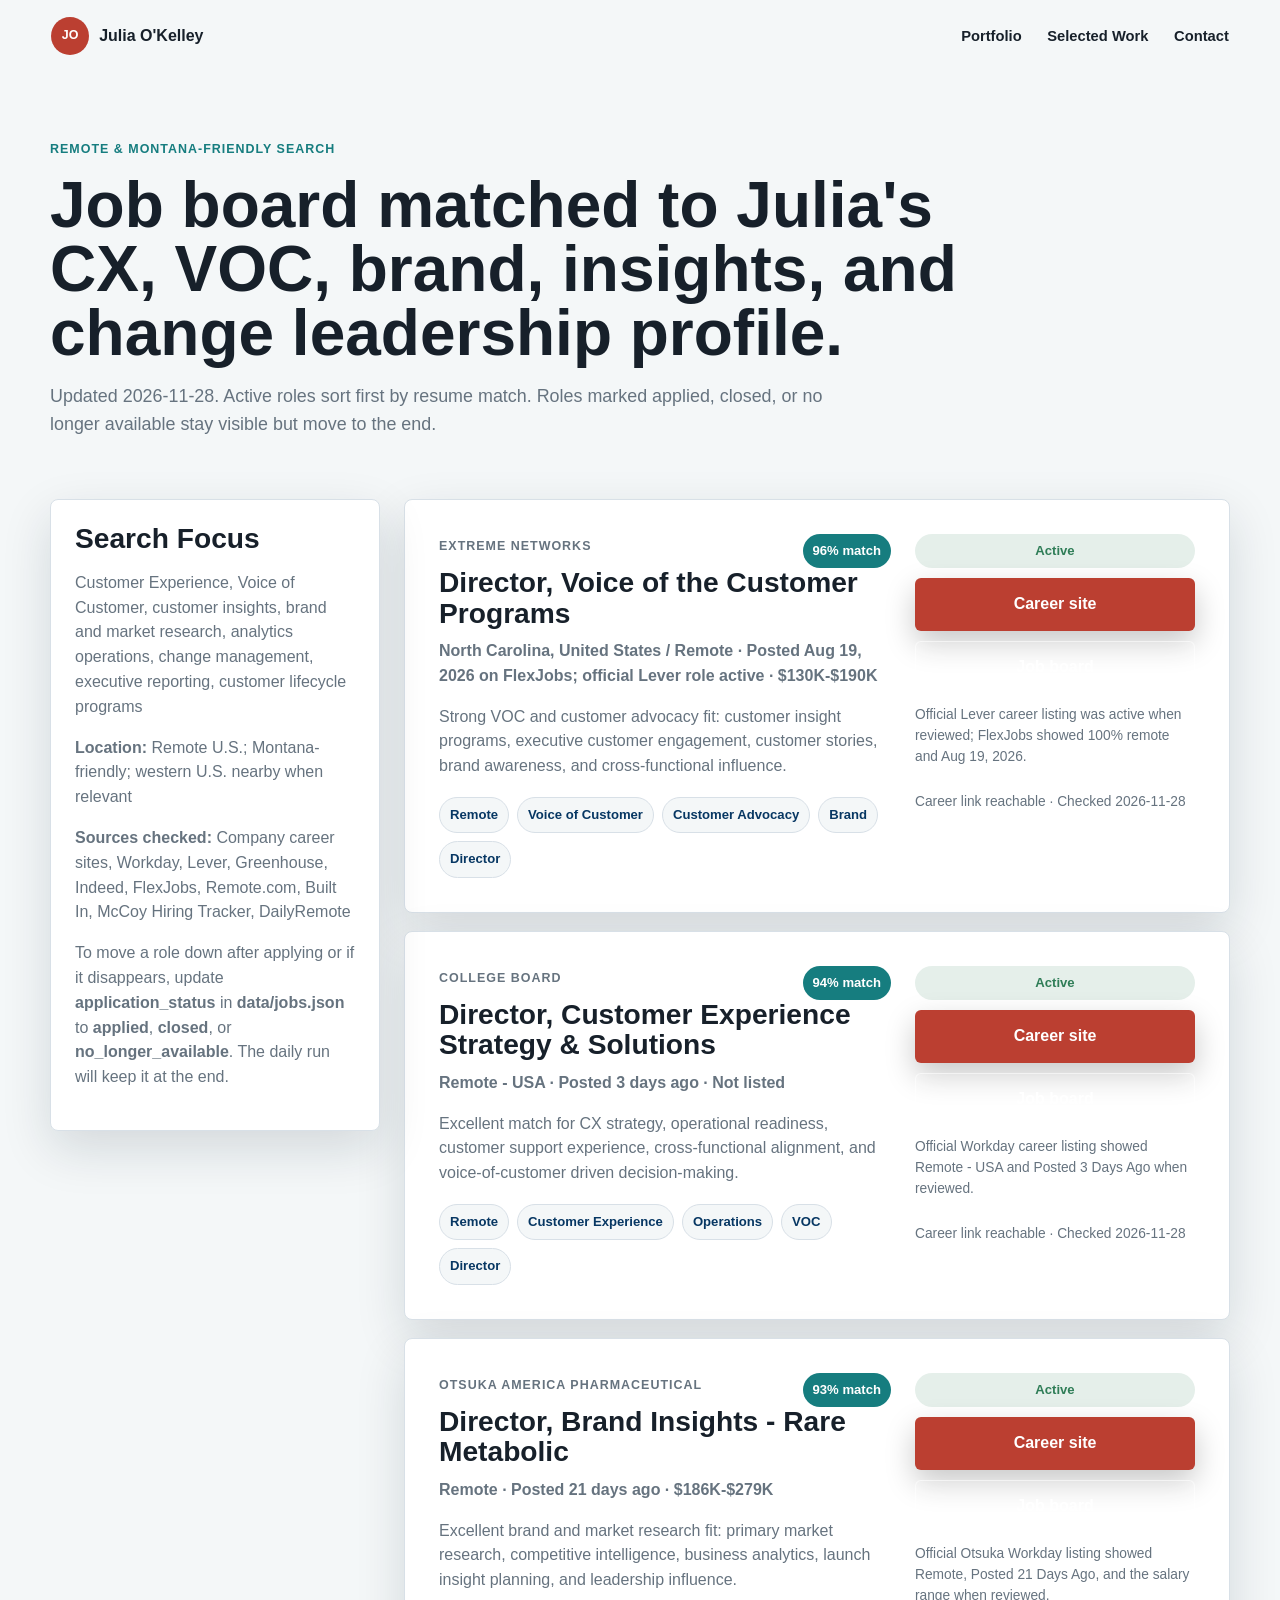
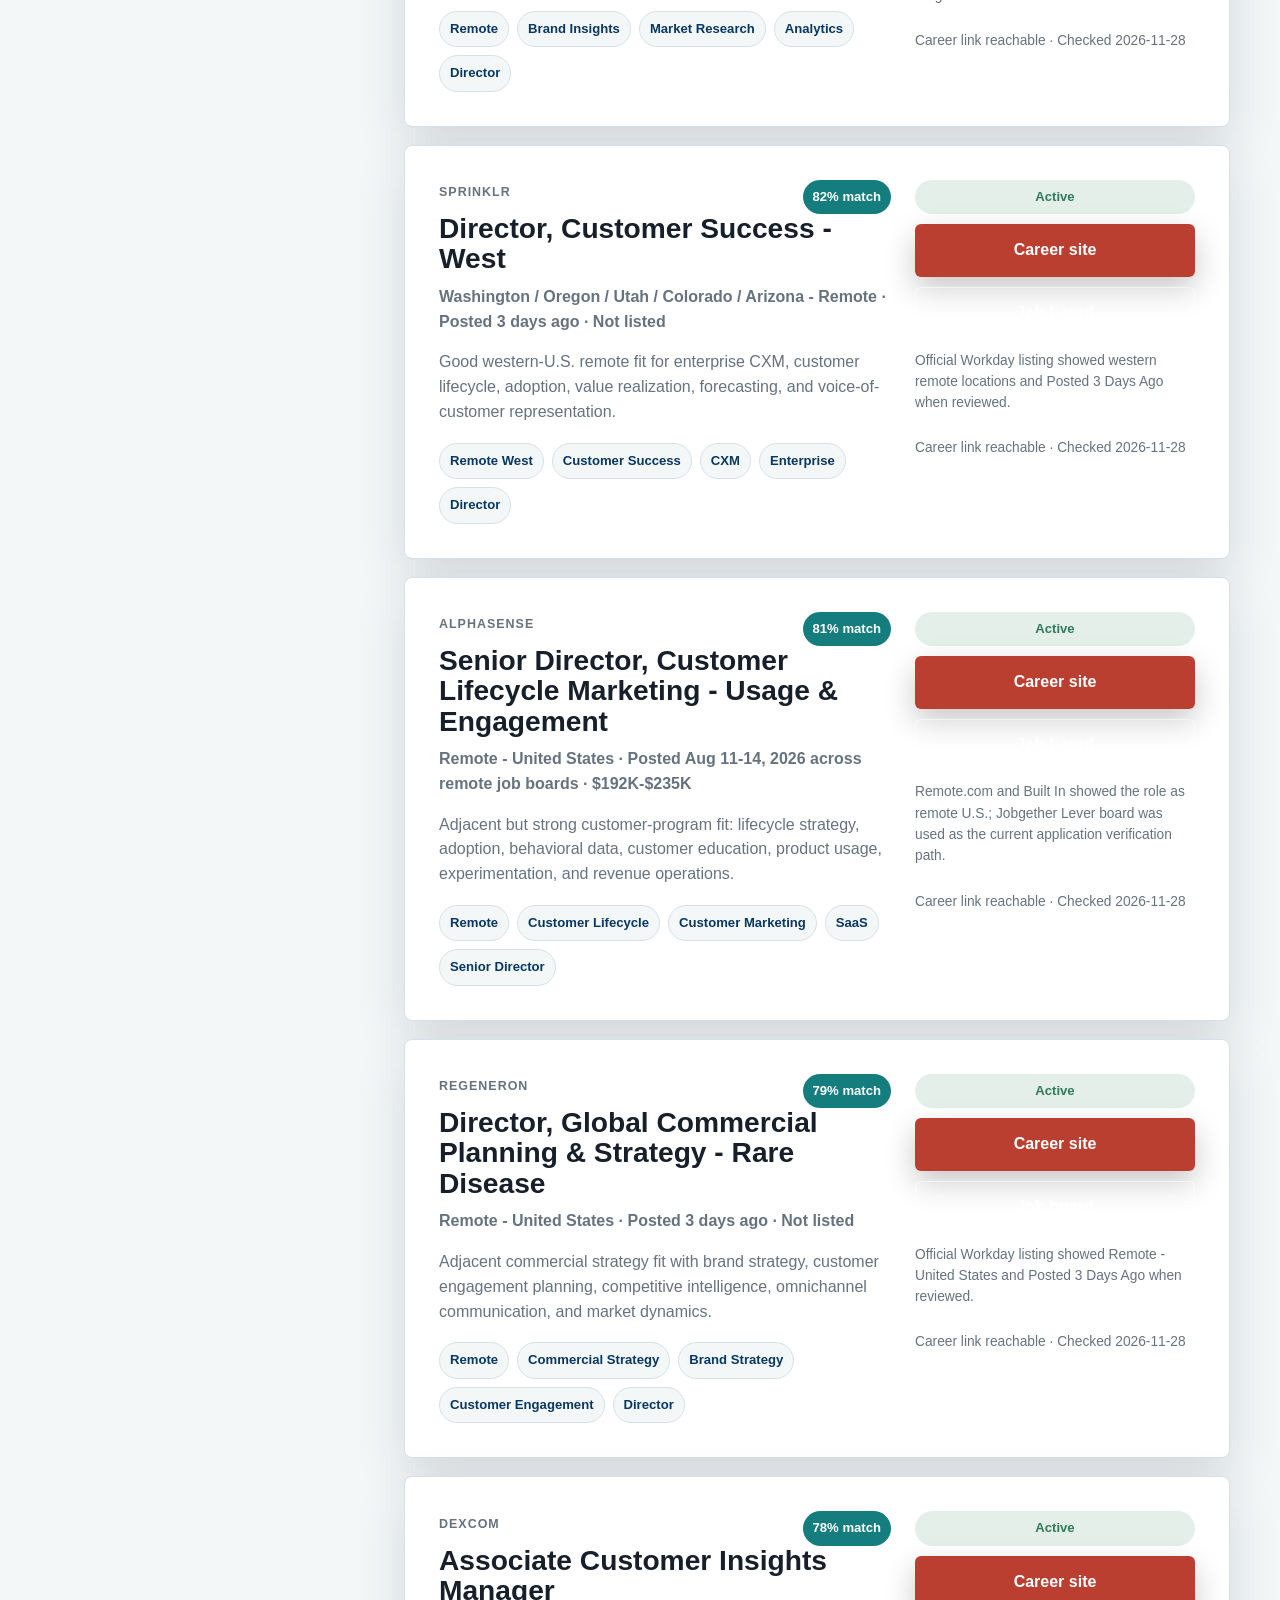
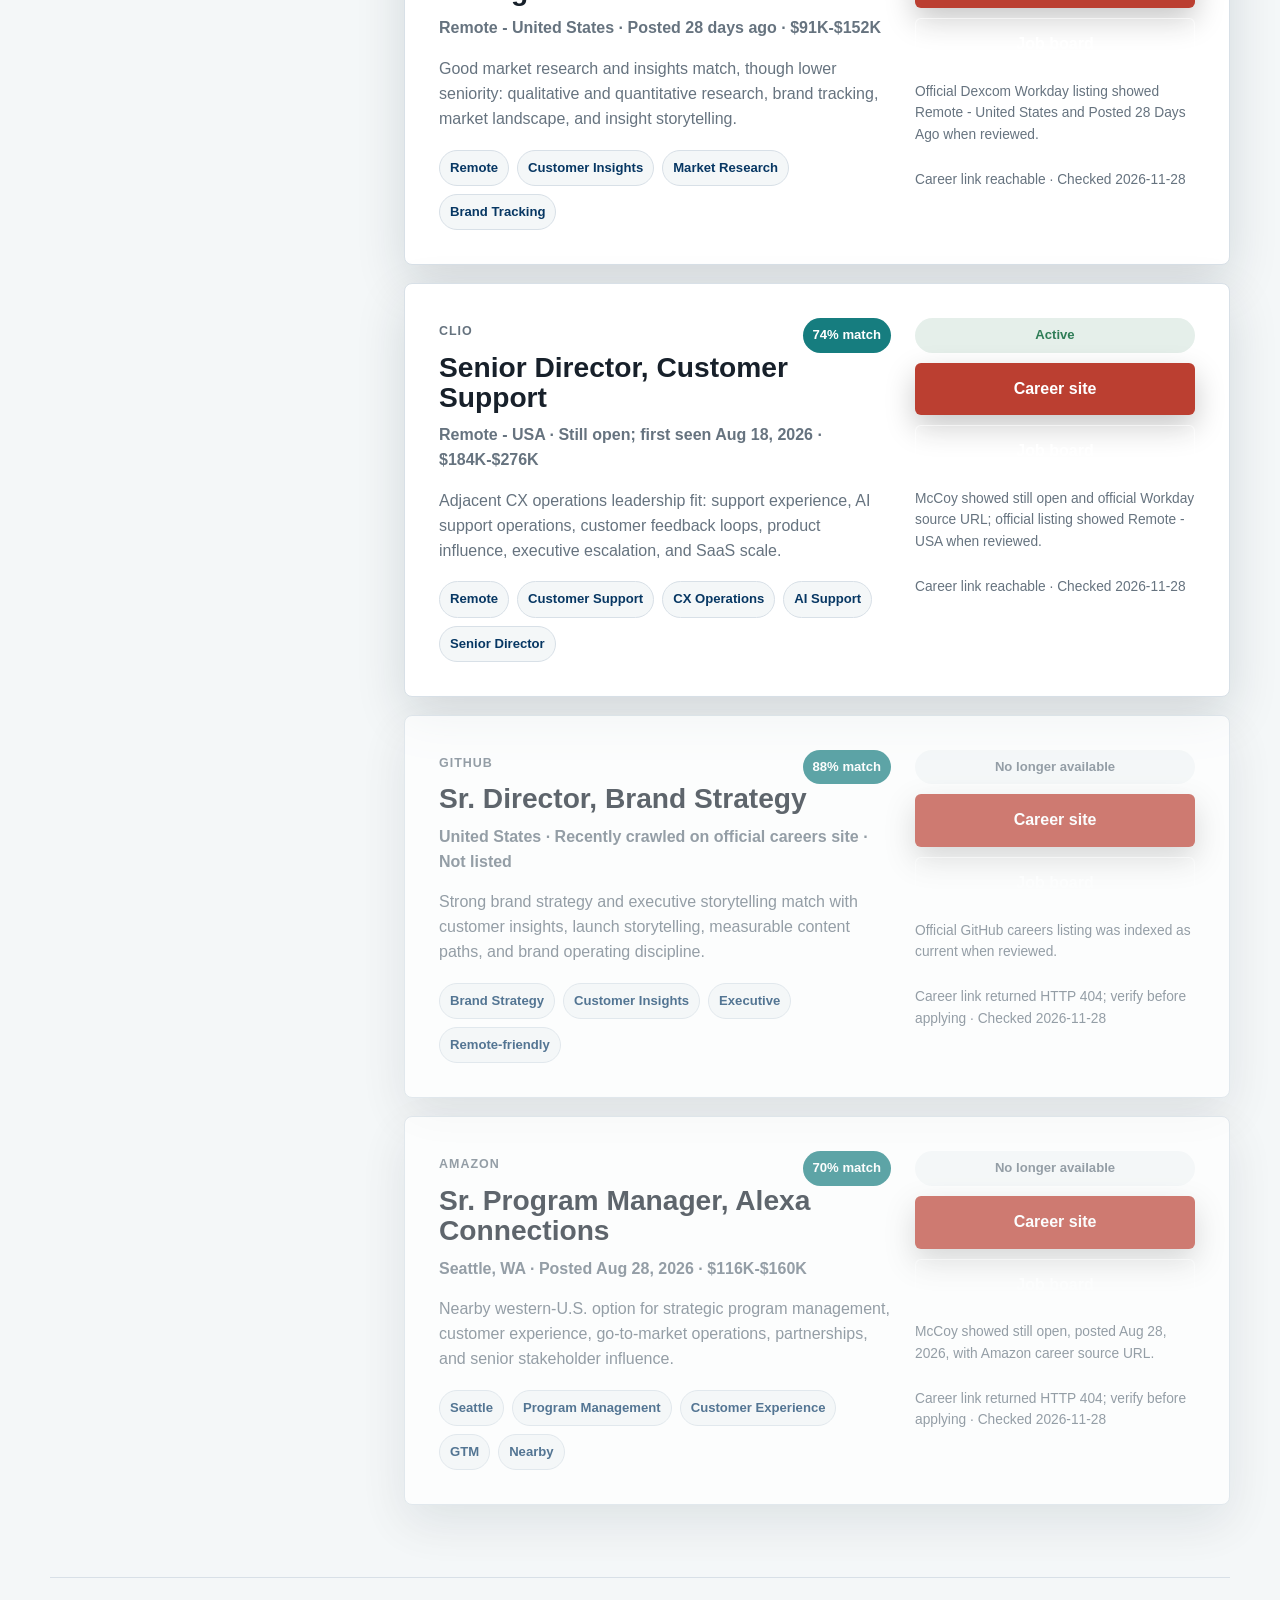
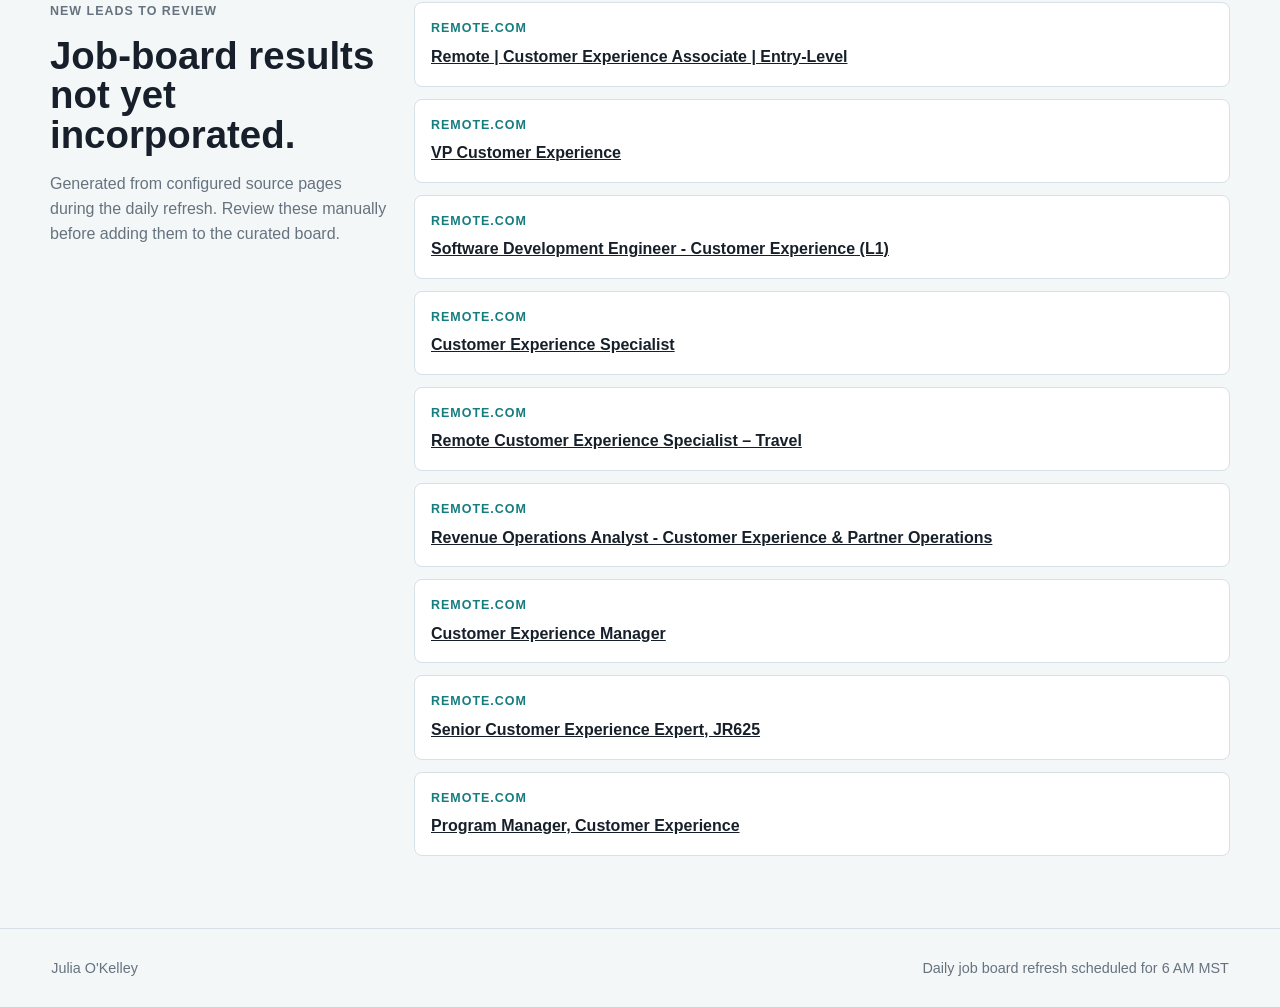
==== commit 5705f9b2: "Refresh job board" ====
--- a/jobs.html
+++ b/jobs.html
@@ -29,7 +29,7 @@
         <p class="eyebrow">Remote &amp; Montana-Friendly Search</p>
         <h1>Job board matched to Julia's CX, VOC, brand, insights, and change leadership profile.</h1>
         <p>
-          Updated 2026-11-27. Active roles sort first by resume match. Roles marked applied, closed, or no longer available stay visible but move to the end.
+          Updated 2026-11-28. Active roles sort first by resume match. Roles marked applied, closed, or no longer available stay visible but move to the end.
         </p>
       </section>
 
@@ -65,7 +65,7 @@
               <a class="button primary" href="https://jobs.lever.co/extremenetworks/3e6ec458-8ec2-43b3-b0a4-d075f514a381" target="_blank" rel="noopener noreferrer">Career site</a>
               <a class="button secondary" href="https://www.flexjobs.com/gjw/extreme_networks/director-voice-of-the-customer-programs/publicjobs?id=cc8c1f6b-25f3-42d7-bf24-5f7de88fae2e" target="_blank" rel="noopener noreferrer">Job board</a>
               <p>Official Lever career listing was active when reviewed; FlexJobs showed 100% remote and Aug 19, 2026.</p>
-              <small>Career link reachable &middot; Checked 2026-11-27</small>
+              <small>Career link reachable &middot; Checked 2026-11-28</small>
             </div>
           </article>
 
@@ -91,7 +91,7 @@
               <a class="button primary" href="https://collegeboard.wd1.myworkdayjobs.com/en-US/Careers/job/Director--Customer-Experience-Strategy---Solutions_REQ002737" target="_blank" rel="noopener noreferrer">Career site</a>
               <a class="button secondary" href="https://collegeboard.wd1.myworkdayjobs.com/en-US/Careers/job/Director--Customer-Experience-Strategy---Solutions_REQ002737" target="_blank" rel="noopener noreferrer">Job board</a>
               <p>Official Workday career listing showed Remote - USA and Posted 3 Days Ago when reviewed.</p>
-              <small>Career link reachable &middot; Checked 2026-11-27</small>
+              <small>Career link reachable &middot; Checked 2026-11-28</small>
             </div>
           </article>
 
@@ -117,7 +117,7 @@
               <a class="button primary" href="https://vhr-otsuka.wd1.myworkdayjobs.com/en-US/External/job/Director--Brand-Insights---Rare-Metabolic_R12685" target="_blank" rel="noopener noreferrer">Career site</a>
               <a class="button secondary" href="https://biopharma-careers.com/jobs/director-brand-insights-rare-metabolic-otsuka-america-pharmaceutical-inc-130980" target="_blank" rel="noopener noreferrer">Job board</a>
               <p>Official Otsuka Workday listing showed Remote, Posted 21 Days Ago, and the salary range when reviewed.</p>
-              <small>Career link reachable &middot; Checked 2026-11-27</small>
+              <small>Career link reachable &middot; Checked 2026-11-28</small>
             </div>
           </article>
 
@@ -143,7 +143,7 @@
               <a class="button primary" href="https://sprinklr.wd1.myworkdayjobs.com/careers/job/United-States---Washington---Remote/Director--Customer-Success---West_113035-JOB" target="_blank" rel="noopener noreferrer">Career site</a>
               <a class="button secondary" href="https://sprinklr.wd1.myworkdayjobs.com/careers/job/United-States---Washington---Remote/Director--Customer-Success---West_113035-JOB" target="_blank" rel="noopener noreferrer">Job board</a>
               <p>Official Workday listing showed western remote locations and Posted 3 Days Ago when reviewed.</p>
-              <small>Career link reachable &middot; Checked 2026-11-27</small>
+              <small>Career link reachable &middot; Checked 2026-11-28</small>
             </div>
           </article>
 
@@ -169,7 +169,7 @@
               <a class="button primary" href="https://jobs.lever.co/jobgether/?location=US" target="_blank" rel="noopener noreferrer">Career site</a>
               <a class="button secondary" href="https://remote.com/jobs/alphasense-c1d69ith/senior-director-customer-lifecycle-marketing-usage-engagement-j1co5e4f" target="_blank" rel="noopener noreferrer">Job board</a>
               <p>Remote.com and Built In showed the role as remote U.S.; Jobgether Lever board was used as the current application verification path.</p>
-              <small>Career link reachable &middot; Checked 2026-11-27</small>
+              <small>Career link reachable &middot; Checked 2026-11-28</small>
             </div>
           </article>
 
@@ -195,7 +195,7 @@
               <a class="button primary" href="https://regeneron.wd1.myworkdayjobs.com/careers/job/remote---united-states/director--global-commercial-planning---strategy--rare-disease-_r49561" target="_blank" rel="noopener noreferrer">Career site</a>
               <a class="button secondary" href="https://regeneron.wd1.myworkdayjobs.com/careers/job/remote---united-states/director--global-commercial-planning---strategy--rare-disease-_r49561" target="_blank" rel="noopener noreferrer">Job board</a>
               <p>Official Workday listing showed Remote - United States and Posted 3 Days Ago when reviewed.</p>
-              <small>Career link reachable &middot; Checked 2026-11-27</small>
+              <small>Career link reachable &middot; Checked 2026-11-28</small>
             </div>
           </article>
 
@@ -220,7 +220,7 @@
               <a class="button primary" href="https://dexcom.wd1.myworkdayjobs.com/en-US/dexcom/job/Remote---United-States/Associate-Customer-Insights-Manager_JR119543" target="_blank" rel="noopener noreferrer">Career site</a>
               <a class="button secondary" href="https://dexcom.wd1.myworkdayjobs.com/en-US/dexcom/job/Remote---United-States/Associate-Customer-Insights-Manager_JR119543" target="_blank" rel="noopener noreferrer">Job board</a>
               <p>Official Dexcom Workday listing showed Remote - United States and Posted 28 Days Ago when reviewed.</p>
-              <small>Career link reachable &middot; Checked 2026-11-27</small>
+              <small>Career link reachable &middot; Checked 2026-11-28</small>
             </div>
           </article>
 
@@ -246,7 +246,7 @@
               <a class="button primary" href="https://clio.wd3.myworkdayjobs.com/cliocareersite/job/remote---usa/senior-director--customer-support_req-4978" target="_blank" rel="noopener noreferrer">Career site</a>
               <a class="button secondary" href="https://tracker.mccoy.io/postings/clio%3AREQ-4978" target="_blank" rel="noopener noreferrer">Job board</a>
               <p>McCoy showed still open and official Workday source URL; official listing showed Remote - USA when reviewed.</p>
-              <small>Career link reachable &middot; Checked 2026-11-27</small>
+              <small>Career link reachable &middot; Checked 2026-11-28</small>
             </div>
           </article>
 
@@ -271,7 +271,7 @@
               <a class="button primary" href="https://www.github.careers/careers-home/jobs/5706?lang=en-us" target="_blank" rel="noopener noreferrer">Career site</a>
               <a class="button secondary" href="https://www.github.careers/careers-home/jobs/5706?lang=en-us" target="_blank" rel="noopener noreferrer">Job board</a>
               <p>Official GitHub careers listing was indexed as current when reviewed.</p>
-              <small>Career link returned HTTP 404; verify before applying &middot; Checked 2026-11-27</small>
+              <small>Career link returned HTTP 404; verify before applying &middot; Checked 2026-11-28</small>
             </div>
           </article>
 
@@ -297,7 +297,7 @@
               <a class="button primary" href="https://www.amazon.jobs/en/jobs/10519718/sr-program-manager-alexa-connections" target="_blank" rel="noopener noreferrer">Career site</a>
               <a class="button secondary" href="https://tracker.mccoy.io/postings/amazon%3A10519718" target="_blank" rel="noopener noreferrer">Job board</a>
               <p>McCoy showed still open, posted Aug 28, 2026, with Amazon career source URL.</p>
-              <small>Career link returned HTTP 404; verify before applying &middot; Checked 2026-11-27</small>
+              <small>Career link returned HTTP 404; verify before applying &middot; Checked 2026-11-28</small>
             </div>
           </article>
         </div>
